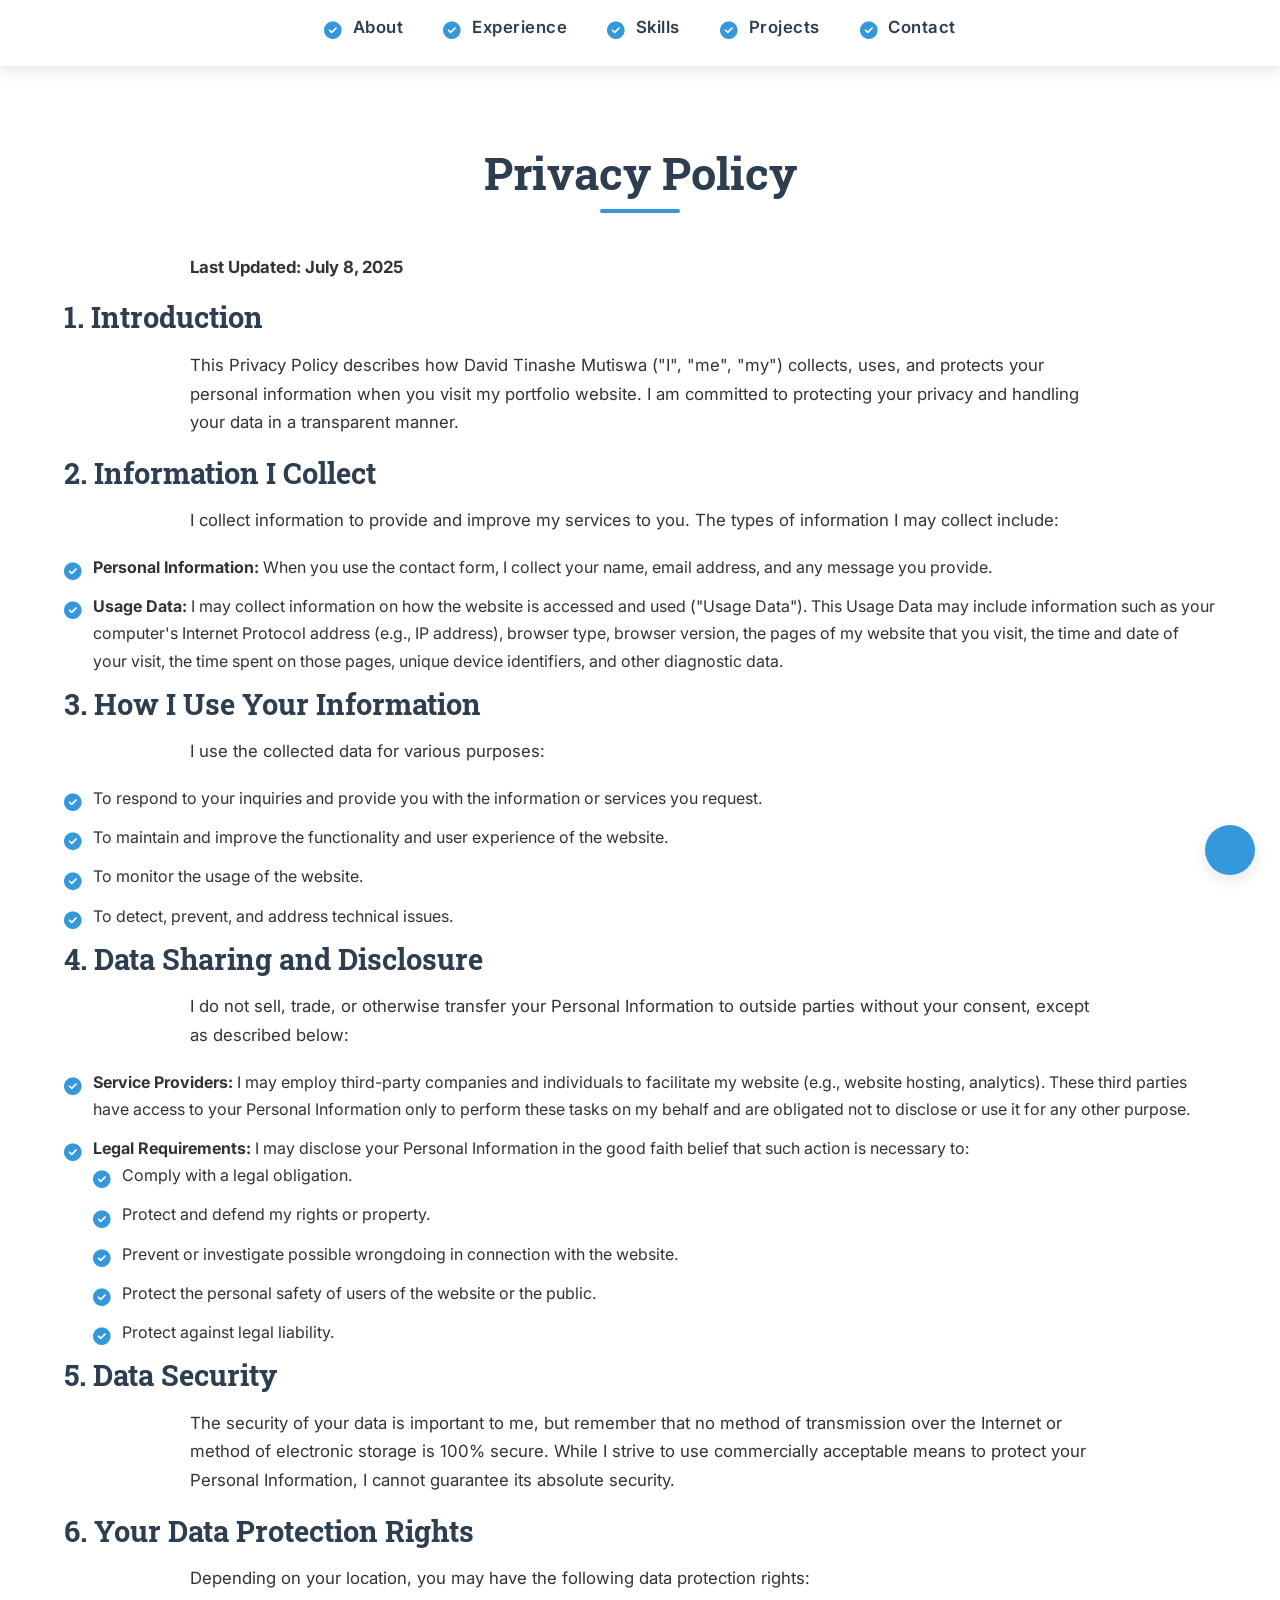
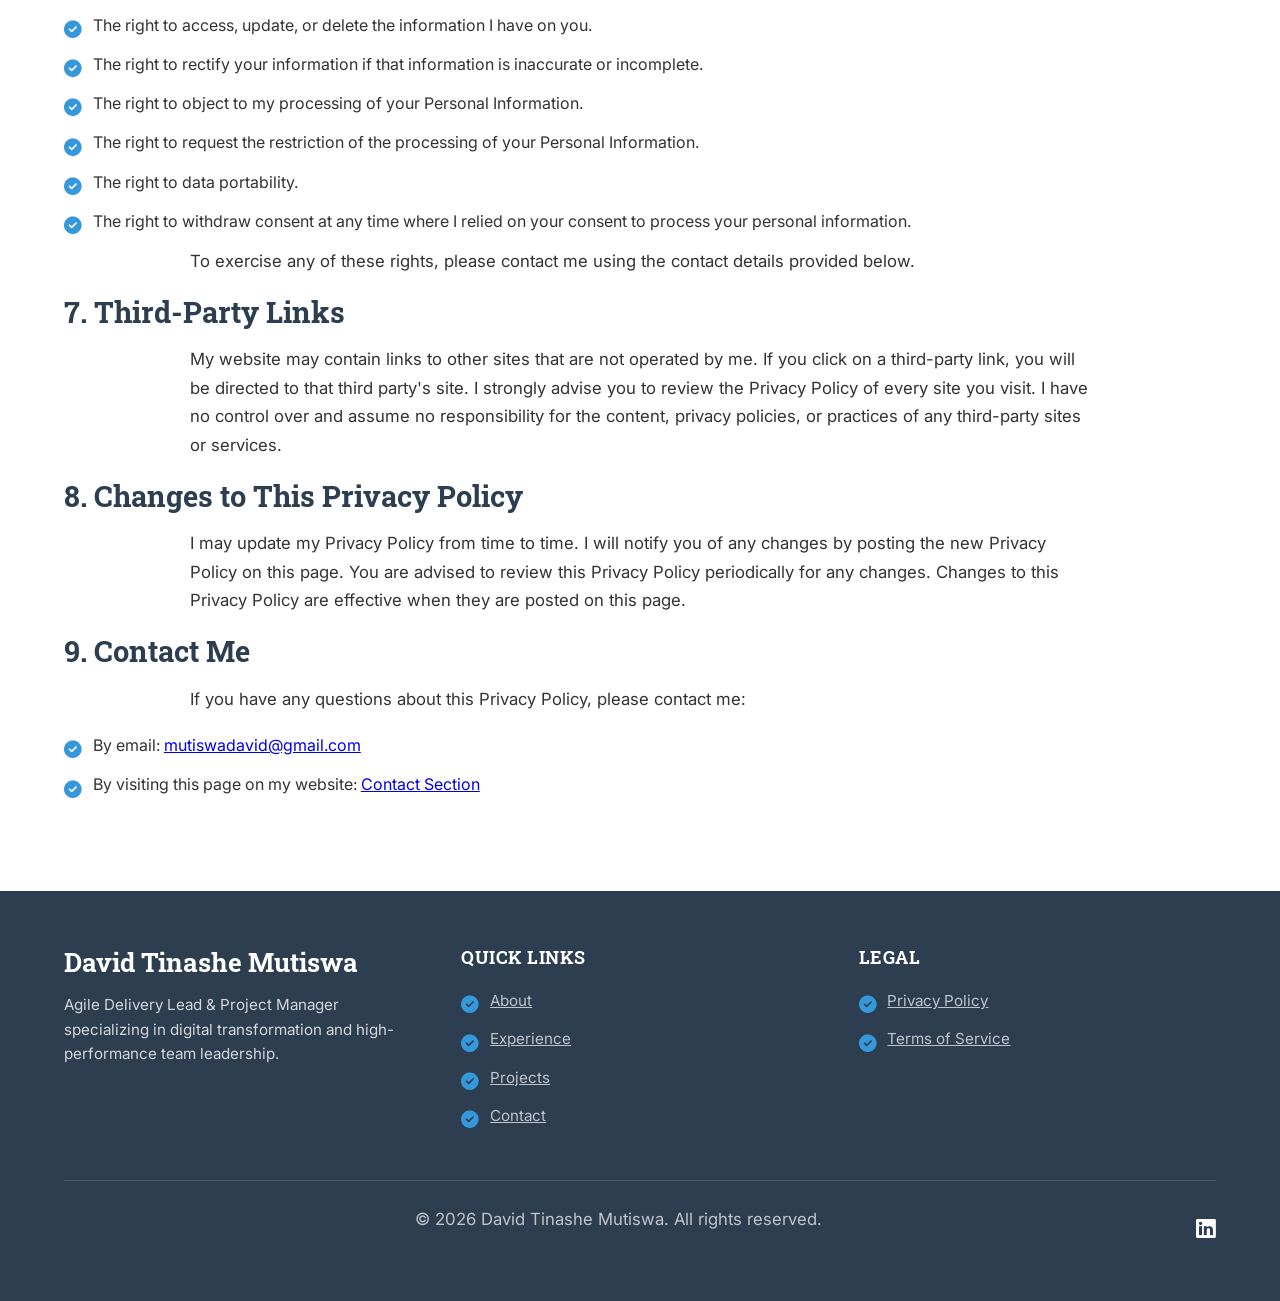
==== privacy.html @ a9434dd5 "Add files via upload" ====
<!DOCTYPE html>
<html lang="en">
<head>
    <meta charset="UTF-8">
    <meta name="viewport" content="width=device-width, initial-scale=1.0">
    <meta name="description" content="Privacy Policy for David Tinashe Mutiswa's portfolio website. Learn how your data is collected, used, and protected.">
    <title>Privacy Policy - David Tinashe Mutiswa</title>

    <!-- Font Awesome -->
    <link rel="stylesheet" href="https://cdnjs.cloudflare.com/ajax/libs/font-awesome/6.5.2/css/all.min.css" crossorigin="anonymous" referrerpolicy="no-referrer" />

    <!-- Google Fonts -->
    <link rel="preconnect" href="https://fonts.googleapis.com">
    <link rel="preconnect" href="https://fonts.gstatic.com" crossorigin>
    <link href="https://fonts.googleapis.com/css2?family=Inter:wght@300;400;600;700&family=Roboto+Slab:wght@400;700&display=swap" rel="stylesheet">

    <!-- Custom CSS -->
    <link rel="stylesheet" href="style.css">
</head>
<body>
    <!-- Navigation Bar (consistent with your main site) -->
    <nav class="navbar" aria-label="Main navigation">
        <div class="container">
            <ul class="nav-links">
                <li><a href="index.html#about">About</a></li>
                <li><a href="index.html#experience">Experience</a></li>
                <li><a href="index.html#skills">Skills</a></li>
                <li><a href="index.html#projects">Projects</a></li>
                <li><a href="index.html#contact">Contact</a></li>
            </ul>
            <!-- Menu toggle for mobile, if needed on these pages -->
            <button class="menu-toggle" aria-label="Toggle navigation menu" aria-expanded="false">
                <i class="fas fa-bars" aria-hidden="true"></i>
            </button>
        </div>
    </nav>

    <main id="main" role="main">
        <section class="section-padding">
            <div class="container">
                <h2>Privacy Policy</h2>
                <p><strong>Last Updated: July 8, 2025</strong></p>

                <h3>1. Introduction</h3>
                <p>This Privacy Policy describes how David Tinashe Mutiswa ("I", "me", "my") collects, uses, and protects your personal information when you visit my portfolio website. I am committed to protecting your privacy and handling your data in a transparent manner.</p>

                <h3>2. Information I Collect</h3>
                <p>I collect information to provide and improve my services to you. The types of information I may collect include:</p>
                <ul>
                    <li><strong>Personal Information:</strong> When you use the contact form, I collect your name, email address, and any message you provide.</li>
                    <li><strong>Usage Data:</strong> I may collect information on how the website is accessed and used ("Usage Data"). This Usage Data may include information such as your computer's Internet Protocol address (e.g., IP address), browser type, browser version, the pages of my website that you visit, the time and date of your visit, the time spent on those pages, unique device identifiers, and other diagnostic data.</li>
                </ul>

                <h3>3. How I Use Your Information</h3>
                <p>I use the collected data for various purposes:</p>
                <ul>
                    <li>To respond to your inquiries and provide you with the information or services you request.</li>
                    <li>To maintain and improve the functionality and user experience of the website.</li>
                    <li>To monitor the usage of the website.</li>
                    <li>To detect, prevent, and address technical issues.</li>
                </ul>

                <h3>4. Data Sharing and Disclosure</h3>
                <p>I do not sell, trade, or otherwise transfer your Personal Information to outside parties without your consent, except as described below:</p>
                <ul>
                    <li><strong>Service Providers:</strong> I may employ third-party companies and individuals to facilitate my website (e.g., website hosting, analytics). These third parties have access to your Personal Information only to perform these tasks on my behalf and are obligated not to disclose or use it for any other purpose.</li>
                    <li><strong>Legal Requirements:</strong> I may disclose your Personal Information in the good faith belief that such action is necessary to:
                        <ul>
                            <li>Comply with a legal obligation.</li>
                            <li>Protect and defend my rights or property.</li>
                            <li>Prevent or investigate possible wrongdoing in connection with the website.</li>
                            <li>Protect the personal safety of users of the website or the public.</li>
                            <li>Protect against legal liability.</li>
                        </ul>
                    </li>
                </ul>

                <h3>5. Data Security</h3>
                <p>The security of your data is important to me, but remember that no method of transmission over the Internet or method of electronic storage is 100% secure. While I strive to use commercially acceptable means to protect your Personal Information, I cannot guarantee its absolute security.</p>

                <h3>6. Your Data Protection Rights</h3>
                <p>Depending on your location, you may have the following data protection rights:</p>
                <ul>
                    <li>The right to access, update, or delete the information I have on you.</li>
                    <li>The right to rectify your information if that information is inaccurate or incomplete.</li>
                    <li>The right to object to my processing of your Personal Information.</li>
                    <li>The right to request the restriction of the processing of your Personal Information.</li>
                    <li>The right to data portability.</li>
                    <li>The right to withdraw consent at any time where I relied on your consent to process your personal information.</li>
                </ul>
                <p>To exercise any of these rights, please contact me using the contact details provided below.</p>

                <h3>7. Third-Party Links</h3>
                <p>My website may contain links to other sites that are not operated by me. If you click on a third-party link, you will be directed to that third party's site. I strongly advise you to review the Privacy Policy of every site you visit. I have no control over and assume no responsibility for the content, privacy policies, or practices of any third-party sites or services.</p>

                <h3>8. Changes to This Privacy Policy</h3>
                <p>I may update my Privacy Policy from time to time. I will notify you of any changes by posting the new Privacy Policy on this page. You are advised to review this Privacy Policy periodically for any changes. Changes to this Privacy Policy are effective when they are posted on this page.</p>

                <h3>9. Contact Me</h3>
                <p>If you have any questions about this Privacy Policy, please contact me:</p>
                <ul>
                    <li>By email: <a href="mailto:mutiswadavid@gmail.com">mutiswadavid@gmail.com</a></li>
                    <li>By visiting this page on my website: <a href="index.html#contact">Contact Section</a></li>
                </ul>
            </div>
        </section>
    </main>

    <!-- Footer (consistent with your main site) -->
    <footer role="contentinfo">
        <div class="container">
            <div class="footer-content">
                <div class="footer-about">
                    <h3>David Tinashe Mutiswa</h3>
                    <p>Agile Delivery Lead & Project Manager specializing in digital transformation and high-performance team leadership.</p>
                </div>

                <div class="footer-links">
                    <h4>Quick Links</h4>
                    <ul>
                        <li><a href="index.html#about">About</a></li>
                        <li><a href="index.html#experience">Experience</a></li>
                        <li><a href="index.html#projects">Projects</a></li>
                        <li><a href="index.html#contact">Contact</a></li>
                    </ul>
                </div>

                <div class="footer-legal">
                    <h4>Legal</h4>
                    <ul>
                        <li><a href="privacy.html">Privacy Policy</a></li>
                        <li><a href="terms.html">Terms of Service</a></li>
                    </ul>
                </div>
            </div>

            <div class="footer-bottom">
                <p>&copy; <span id="current-year">2025</span> David Tinashe Mutiswa. All rights reserved.</p>
                <div class="social-links">
                    <a href="https://www.linkedin.com/in/david-tinashe-mutiswa" aria-label="LinkedIn Profile" target="_blank" rel="noopener noreferrer">
                        <i class="fab fa-linkedin" aria-hidden="true"></i>
                    </a>
                </div>
                <a href="#top" class="back-to-top" aria-label="Back to top"
                    <i class="fas fa-arrow-up" aria-hidden="true"></i>
                </a>
            </div>
        </div>
    </footer>

    <!-- Script for copyright year and mobile menu toggle (if applicable) -->
    <script src="script.js" defer></script>
    <script>
        // Update copyright year automatically
        document.getElementById('current-year').textContent = new Date().getFullYear();
    </script>
</body>
</html>
---- style.css ----
/* ==========================================================================
   Base Styles & Resets
   ========================================================================== */
:root {
    /* Project Management Theme Colors */
    --primary-color: #3498db; /* Professional Blue - for links, buttons, highlights */
    --primary-dark: #2980b9;  /* Darker Blue - for hover states */
    --secondary-color: #2c3e50; /* Deep Blue - for headers, navbar, strong accents */
    --secondary-light: #34495e; /* Slightly lighter deep blue */
    --accent-color: #e74c3c; /* A contrasting accent, e.g., for required fields */
    --light-color: #ecf0f1; /* Light Grey - for alternating section backgrounds */
    --dark-color: #2c3e50; /* Consistent with secondary-color */
    --text-color: #333; /* Darker text for readability */
    --text-light: #7f8c8d; /* Medium Grey - for subtle text like dates/overviews */
    --bg-light: #f9f9f9; /* Very light background for sections */
    --border-color: #ddd; /* Light border for subtle separation */
    --success-color: #27ae60;
    --warning-color: #f39c12;

    /* Typography */
    --font-main: 'Inter', sans-serif;
    --font-heading: 'Roboto Slab', serif;

    /* Transitions */
    --transition: all 0.4s ease-in-out; /* Smoother, more elegant transitions */

    /* Shadows */
    --shadow-sm: 0 2px 8px rgba(0, 0, 0, 0.08);
    --shadow-md: 0 5px 15px rgba(0, 0, 0, 0.1);
    --shadow-lg: 0 10px 25px rgba(0, 0, 0, 0.15);

    /* Sizing & Radius */
    --max-width: 1200px;
    --border-radius: 8px; /* Slightly more rounded corners */
}

* {
    margin: 0;
    padding: 0;
    box-sizing: border-box;
}

html {
    scroll-behavior: smooth;
}

body {
    font-family: var(--font-main);
    line-height: 1.7; /* Increased line-height for better readability */
    color: var(--text-color);
    background-color: #fff;
    overflow-x: hidden; /* Prevent horizontal scroll */
    -webkit-font-smoothing: antialiased; /* Smoother font rendering */
    -moz-osx-font-smoothing: grayscale;
}

/* ==========================================================================
   Typography
   ========================================================================== */
h1, h2, h3, h4, h5, h6 {
    font-family: var(--font-heading);
    font-weight: 700;
    line-height: 1.2;
    margin-bottom: 1.2rem; /* Increased margin */
    color: var(--secondary-color);
    text-align: center; /* Default to center for consistency, overridden where needed */
}

h1 {
    font-size: 4.8rem; /* Significantly larger for impact */
    letter-spacing: -0.03em; /* Tighter for impact */
    text-shadow: 3px 3px 6px rgba(0, 0, 0, 0.4); /* More pronounced shadow */
    margin-bottom: 1.8rem; /* More space below name */
    color:white;
}

h2 {
    font-size: 2.8rem; /* Prominent section titles */
    margin-bottom: 2.5rem; /* More space below heading */
    position: relative;
    padding-bottom: 0.8rem; /* Space for underline */
    text-align: center; /* Explicitly center all main headings */
}

h2::after {
    content: '';
    position: absolute;
    bottom: 0;
    left: 50%; /* Center the underline */
    transform: translateX(-50%); /* Adjust for perfect centering */
    width: 80px; /* Wider underline */
    height: 4px; /* Thicker underline */
    background-color: var(--primary-color);
    border-radius: 2px;
}

h3 {
    font-size: 1.8rem; /* Sub-section headings */
    margin-bottom: 1rem;
    text-align: left; /* Default to left for content sections */
}

h4 {
    font-size: 1.3rem; /* Smaller headings within cards */
    margin-bottom: 0.8rem;
    text-align: left;
}

p {
    margin-bottom: 1.2rem; /* More spacing for paragraphs */
    font-size: 1.05rem;
    max-width: 900px; /* Constrain text width for readability */
    margin-left: auto; /* Center paragraphs within their container */
    margin-right: auto; /* Center paragraphs within their container */
    text-align: left; /* Default to left for body text */
}

/* List Styling (General) */
ul {
    list-style: none; /* Remove default list style */
    padding-left: 0;
}

ul li {
    margin-bottom: 0.75rem;
    position: relative;
    padding-left: 1.8rem; /* Space for custom icon */
    text-align: left; /* Ensure list items are left-aligned */
    text-decoration:none;
}

ul li::before {
    content: '\f058'; /* Font Awesome check-circle icon */
    font-family: 'Font Awesome 6 Free';
    font-weight: 900; /* Solid icon style */
    color: var(--primary-color);
    position: absolute;
    left: 0;
    top: 0.2rem; /* Adjust vertical alignment */
    font-size: 1.1rem;
    text-decoration:none;
}

/* ==========================================================================
   Layout & Components
   ========================================================================== */
.container {
    width: 100%;
    max-width: var(--max-width);
    margin: 0 auto;
    padding: 0 1.5rem;
}

.section-padding {
    padding: 5rem 0; /* More generous padding for sections */
    opacity: 0; /* Hidden by default for fade-in animation */
    transform: translateY(20px); /* Start slightly below for animation */
    transition: opacity 0.8s ease-out, transform 0.8s ease-out; /* Animation properties */
}

.section-padding.fade-in {
    opacity: 1;
    transform: translateY(0);
}

.bg-light {
    background-color: var(--bg-light);
}

/* Skip Link */
.skip-link {
    position: absolute;
    top: -40px;
    left: 0;
    background: var(--secondary-color);
    color: white;
    padding: 0.5rem 1rem;
    z-index: 10000; /* Ensure it's on top */
    transition: top 0.3s ease-out;
    border-radius: 0 0 var(--border-radius) var(--border-radius);
}

.skip-link:focus {
    top: 0;
}

/* Buttons */
.btn {
    display: inline-flex; /* Use flex for icon alignment */
    align-items: center;
    justify-content: center;
    gap: 0.75rem; /* Space between text and icon */
    padding: 0.9rem 2rem; /* Larger buttons for better clickability */
    border-radius: var(--border-radius);
    font-weight: 600;
    font-size: 1.05rem;
    text-align: center;
    cursor: pointer;
    transition: var(--transition);
    border: none;
    box-shadow: var(--shadow-sm);
}

.btn-primary {
    background-color: var(--primary-color);
    color: white;
}

.btn-primary:hover {
    background-color: var(--primary-dark);
    transform: translateY(-3px); /* More pronounced lift */
    box-shadow: var(--shadow-md);
}

.btn-secondary {
    background-color: var(--secondary-color);
    color: white;
}

.btn-secondary:hover {
    background-color: var(--secondary-light);
    transform: translateY(-3px);
    box-shadow: var(--shadow-md);
}

.btn-expand {
    background: none;
    border: none;
    color: var(--primary-color);
    font-weight: 600;
    display: flex;
    align-items: center;
    gap: 0.5rem;
    margin-top: 1.5rem; /* More space */
    cursor: pointer;
    font-size: 1rem;
    padding: 0.5rem 0; /* Make it a larger clickable area */
    transition: var(--transition);
}

.btn-expand:hover {
    color: var(--primary-dark);
    text-decoration: underline;
}

.btn-expand i {
    transition: transform 0.3s ease;
}

.btn-expand[aria-expanded="true"] i {
    transform: rotate(180deg);
}

.hide-text {
    display: none;
}

.btn-expand[aria-expanded="true"] .hide-text {
    display: inline;
}

.btn-expand[aria-expanded="true"] .show-text {
    display: none;
}

/* ==========================================================================
   Header & Navigation
   ========================================================================== */
.hero-section {
    background: linear-gradient(135deg, var(--secondary-color) 0%, #4A6C8C 100%);
    color: white;
    padding: 6rem 1.5rem 4rem; /* Adjusted padding */
    text-align: center;
    min-height: 85vh; /* Ensure it takes up most of the viewport */
    display: flex;
    flex-direction: column;
    justify-content: center;
    align-items: center;
}

.profile-picture {
    width: 180px; /* Larger picture */
    height: 180px;
    border-radius: 50%;
    border: 6px solid white; /* Thicker border */
    margin-bottom: 2.5rem; /* More space below */
    box-shadow: 0 0 0 10px rgba(255, 255, 255, 0.25); /* Enhanced glow */
    object-fit: cover; /* Ensure image covers the area */
    transition: transform 0.4s ease, box-shadow 0.4s ease;
}

.profile-picture:hover {
    transform: scale(1.08) rotate(2deg); /* Subtle rotate on hover */
    box-shadow: 0 0 0 12px rgba(255, 255, 255, 0.35);
}

.professional-summary {
    font-size: 1.4rem;
    margin-bottom: 1.5rem;
    max-width: 900px;
    opacity: 0.95;
    font-weight: 300;
    text-align: center; /* Ensure summary is centered */
}

.objective {
    font-size: 1.15rem;
    max-width: 1000px;
    margin: 0 auto 3rem; /* More space before buttons */
    opacity: 0.85;
    font-weight: 300;
    text-align: center; /* Ensure objective is centered */
}

.hero-actions {
    display: flex;
    gap: 1.5rem; /* More space between buttons */
    justify-content: center;
    align-items: center; /* Vertically align items if they have different heights */
    margin-top: 1.5rem;
    flex-wrap: wrap; /* Allow buttons to wrap on smaller screens */
}

.navbar {
    background-color: white;
    box-shadow: var(--shadow-md);
    position: sticky;
    top: 0;
    z-index: 1000;
    padding: 0.8rem 0; /* Slightly more vertical padding */
}

.navbar .container {
    display: flex;
    justify-content: center; /* Center nav links on larger screens */
    align-items: center;
}

.nav-links {
    display: flex;
    list-style: none;
    gap: 2.5rem; /* Increased gap for decluttered look */
    text-decoration:none;
}

.nav-links a {
    color: var(--secondary-color);
    font-weight: 600;
    padding: 1rem 0; /* More padding for larger clickable area */
    position: relative;
    font-size: 1.05rem;
    letter-spacing: 0.5px;
    transition: var(--transition);
    text-decoration:none;
}

.nav-links a:hover,
.nav-links a.active-section { /* Added active-section class for current page highlighting */
    color: var(--primary-color);
}

.nav-links a.active-section::after { /* Underline for active section */
    content: '';
    position: absolute;
    bottom: 0;
    left: 0;
    width: 100%;
    height: 3px;
    background-color: var(--primary-color);
    border-radius: 1.5px;
}

.nav-links a:hover::after { /* Underline for hover, if not active */
    content: '';
    position: absolute;
    bottom: 0;
    left: 0;
    width: 100%;
    height: 3px;
    background-color: var(--primary-color);
    border-radius: 1.5px;
    opacity: 0; /* Hidden by default */
    transform: scaleX(0); /* Start scaled down */
    transform-origin: left;
    transition: transform 0.3s ease-out, opacity 0.3s ease-out;
}

.nav-links a:hover:not(.active-section)::after {
    opacity: 1;
    transform: scaleX(1);
}


.menu-toggle {
    display: none; /* Hidden by default on larger screens */
    background: none;
    border: none;
    font-size: 1.8rem; /* Larger icon for touch targets */
    color: var(--secondary-color);
    cursor: pointer;
    padding: 0.5rem; /* Increased padding for touch target */
    transition: transform 0.3s ease;
}

.menu-toggle:hover {
    transform: scale(1.1);
}

/* ==========================================================================
   Main Content Sections
   ========================================================================== */
/* About Section */
.about-content {
    display: grid;
    grid-template-columns: 2fr 1fr; /* Text wider than certifications */
    gap: 3rem; /* More space between columns */
    margin-top: 2rem;
    align-items: start; /* Align content to the top */
}

.about-text p {
    font-size: 1.1rem;
    line-height: 1.8;
    text-align: left; /* Explicitly left align about text */
}

.about-certifications {
    background-color: var(--light-color); /* Lighter background for distinction */
    padding: 2rem; /* More padding */
    border-radius: var(--border-radius);
    box-shadow: var(--shadow-sm);
    align-self: start; /* Align to the top of the grid cell */
}

.about-certifications h3 {
    margin-bottom: 1.5rem;
    color: var(--secondary-color);
    font-size: 1.6rem;
    text-align: center;
}

.about-certifications ul {
    list-style: none;
    padding-left: 0;
}

.about-certifications li {
    margin-bottom: 1rem;
    display: flex;
    align-items: flex-start;
    gap: 0.8rem; /* More space for icon */
    font-size: 1.05rem;
    line-height: 1.5;
    text-align: left; /* Ensure list items are left-aligned */
}

.about-certifications i {
    color: var(--primary-color);
    margin-top: 0.15rem; /* Fine-tune alignment */
    font-size: 1.2em;
}

/* Experience Section */
.experience-entry {
    margin-bottom: 3rem; /* More space between entries */
    padding-bottom: 2rem;
    border-bottom: 1px solid var(--border-color);
    transition: background-color 0.3s ease; /* Smooth transition for hover */
}

.experience-entry:last-child {
    border-bottom: none;
}

.experience-entry header {
    margin-bottom: 1.2rem;
}

.experience-entry h3 {
    font-size: 1.6rem;
    color: var(--primary-color); /* Highlight job titles */
    margin-bottom: 0.5rem;
    text-align: left; /* Job title left aligned */
}

.experience-meta {
    display: flex;
    justify-content: space-between;
    align-items: center;
    margin-bottom: 1rem;
    color: var(--text-light);
    font-size: 0.95rem;
    text-align: left; /* Ensure meta text is left-aligned */
}

.company {
    font-weight: 600;
    color: var(--secondary-color);
    font-size: 1.05rem;
}

.dates {
    font-style: italic;
}

.experience-entry ul {
    list-style: disc; /* Use disc for responsibilities */
    padding-left: 25px; /* Indent for readability */
}

.experience-entry ul li {
    margin-bottom: 0.6rem;
    font-size: 1rem;
    line-height: 1.5;
    padding-left: 0; /* Remove custom bullet space */
    text-align: left; /* Ensure list items are left-aligned */
}

.experience-entry ul li::before {
    content: none; /* Remove custom bullet */
}


.expanded-details {
    margin-top: 1.5rem;
    padding: 1.5rem;
    background-color: rgba(52, 152, 219, 0.08); /* Light blue background */
    border-radius: var(--border-radius);
    border-left: 5px solid var(--primary-color); /* Accent border */
    overflow: hidden; /* For smooth height transition */
    max-height: 0; /* Controlled by JS for animation */
    opacity: 0; /* Controlled by JS for animation */
    transition: max-height 0.5s ease-in-out, opacity 0.5s ease-in-out, padding 0.5s ease-in-out;
}

/* Skills Section */
.skills-grid {
    display: grid;
    grid-template-columns: repeat(auto-fit, minmax(350px, 1fr)); /* Larger min-width for columns */
    gap: 3rem; /* More space between skill categories */
    margin-top: 2rem;
}

.skills-category {
    background-color: white;
    padding: 2rem; /* More padding */
    border-radius: var(--border-radius);
    box-shadow: var(--shadow-md);
    transition: transform 0.3s ease, box-shadow 0.3s ease;
}

.skills-category:hover {
    transform: translateY(-5px);
    box-shadow: var(--shadow-lg);
}

.skills-category h3 {
    display: flex;
    align-items: center;
    justify-content: center; /* Center heading with icon */
    gap: 0.8rem;
    margin-bottom: 2rem; /* More space below heading */
    font-size: 1.8rem;
    text-align: center;
}

.skills-category i {
    color: var(--primary-color);
    font-size: 1.5rem;
}

.skills-list {
    list-style: none;
    padding-left: 0;
}

.skills-list li {
    margin-bottom: 1.2rem; /* More space between skills */
    padding-left: 0; /* Remove default padding */
    text-align: left; /* Ensure skill list items are left-aligned */
}

.skills-list li::before {
    content: none; /* Remove default bullet */
}

.skill-name {
    display: block;
    margin-bottom: 0.4rem; /* Space between name and bar */
    font-weight: 500;
    font-size: 1.05rem;
    color: var(--secondary-color);
}

.skill-level {
    height: 10px; /* Thicker bar */
    background-color: var(--border-color);
    border-radius: 5px; /* More rounded */
    overflow: hidden;
    position: relative;
}

.skill-level-bar {
    height: 100%;
    background-color: var(--primary-color);
    border-radius: 5px;
    transition: width 1s ease-out; /* Animate bar fill */
    width: 0; /* Start at 0 for animation, JS will set actual width */
}

/* Projects Section */
.project-filters {
    display: flex;
    gap: 0.75rem; /* More space between filter buttons */
    margin-bottom: 3rem; /* More space below filters */
    flex-wrap: wrap;
    justify-content: center; /* Center filters */
}

.filter-btn {
    padding: 0.6rem 1.2rem; /* Larger buttons */
    background-color: var(--light-color);
    border: 1px solid var(--border-color); /* Subtle border */
    border-radius: 25px; /* More rounded */
    cursor: pointer;
    transition: var(--transition);
    font-size: 0.95rem;
    font-weight: 500;
    color: var(--text-color);
}

.filter-btn:hover {
    background-color: #e0e0e0;
    transform: translateY(-2px);
}

.filter-btn.active {
    background-color: var(--primary-color);
    color: white;
    border-color: var(--primary-color);
    box-shadow: var(--shadow-sm);
    transform: translateY(-2px);
}

.projects-grid {
    display: grid;
    grid-template-columns: repeat(auto-fill, minmax(320px, 1fr)); /* Adjusted min-width */
    gap: 2.5rem; /* More space between project cards */
}

.project-card {
    background-color: white;
    border-radius: var(--border-radius);
    overflow: hidden;
    box-shadow: var(--shadow-md); /* More prominent shadow */
    transition: var(--transition);
    height: 100%;
    display: flex;
    flex-direction: column;
    border: 1px solid var(--border-color); /* Subtle border */
}

.project-card:hover {
    transform: translateY(-8px); /* More pronounced lift */
    box-shadow: var(--shadow-lg);
}

/* Project filtering animation */
.project-entry.is-hidden {
    opacity: 0;
    transform: scale(0.9); /* Shrink slightly */
    height: 0 !important; /* Collapse height */
    margin-bottom: 0 !important; /* Remove margin */
    padding-top: 0 !important; /* Remove padding */
    padding-bottom: 0 !important; /* Remove padding */
    overflow: hidden; /* Hide content */
    transition: opacity 0.4s ease-out, transform 0.4s ease-out, height 0.4s ease-out, margin 0.4s ease-out, padding 0.4s ease-out;
}

.project-entry {
    transition: opacity 0.4s ease-out, transform 0.4s ease-out, height 0.4s ease-out, margin 0.4s ease-out, padding 0.4s ease-out;
}


.project-header {
    padding: 1.8rem; /* More padding */
    border-bottom: 1px solid var(--border-color); /* Separator */
}

.project-header h3 {
    font-size: 1.5rem;
    color: var(--secondary-color);
    margin-bottom: 0.5rem;
    text-align: left; /* Left align project title */
}

.project-meta {
    display: flex;
    justify-content: space-between;
    align-items: center;
    color: var(--text-light);
    font-size: 0.9rem;
    margin-top: 0.8rem;
    text-align: left; /* Left align project meta */
}

.project-meta span {
    display: flex;
    align-items: center;
    gap: 0.4rem;
}

.project-meta i {
    color: var(--primary-color);
}

.project-overview {
    padding: 1.5rem 1.8rem; /* Consistent padding */
    flex-grow: 1; /* Allows it to take up available space */
    font-size: 1rem;
    line-height: 1.6;
    text-align: left; /* Left align project overview */
}

.project-technologies {
    padding: 0 1.8rem 1.5rem; /* Consistent padding */
    display: flex;
    gap: 0.6rem;
    flex-wrap: wrap;
    border-top: 1px solid var(--border-color); /* Separator */
    padding-top: 1.5rem;
    margin-top: auto; /* Push to bottom */
    text-align: left; /* Left align tech tags */
}

.tech-tag {
    background-color: var(--primary-color); /* Primary color for tech tags */
    color: white;
    padding: 0.3rem 0.8rem;
    border-radius: 20px;
    font-size: 0.85rem;
    font-weight: 500;
    transition: var(--transition);
}

.tech-tag:hover {
    background-color: var(--primary-dark);
    transform: translateY(-1px);
}

.project-details {
    border-top: none; /* Remove top border, handled by summary */
}

.project-details summary {
    padding: 1rem 1.8rem; /* Consistent padding */
    cursor: pointer;
    display: flex;
    justify-content: space-between;
    align-items: center;
    font-weight: 600;
    color: var(--primary-color);
    transition: var(--transition);
    border-top: 1px solid var(--border-color); /* Add border to summary itself */
    text-align: left; /* Left align summary text */
}

.project-details summary:hover {
    background-color: var(--bg-light);
}

.project-details summary i {
    transition: transform 0.3s ease;
}

.project-details[open] summary i {
    transform: rotate(180deg);
}

.details-content {
    padding: 0 1.8rem 1.8rem; /* Consistent padding */
    text-align: left; /* Left align details content */
}

.details-content h4 {
    margin-top: 1.5rem;
    font-size: 1.2rem;
    color: var(--secondary-color);
    text-align: left; /* Left align details h4 */
}

.details-content ul {
    list-style: disc; /* Use disc for details lists */
    padding-left: 25px;
    margin-top: 0.8rem;
}

.details-content ul li {
    margin-bottom: 0.5rem;
    font-size: 0.95rem;
    line-height: 1.5;
    padding-left: 0; /* Remove custom bullet space */
    text-align: left; /* Left align details list items */
}

.details-content ul li::before {
    content: none; /* Remove custom bullet */
}

/* Contact Section */
.contact-intro {
    text-align: center;
    max-width: 700px;
    margin: 0 auto 3rem;
}

.contact-grid {
    display: grid;
    grid-template-columns: 1fr 2fr; /* Info column narrower than form */
    gap: 3.5rem; /* More space between columns */
    margin-top: 2rem;
    align-items: start;
}

.contact-info {
    background-color: white;
    padding: 2rem; /* More padding */
    border-radius: var(--border-radius);
    box-shadow: var(--shadow-md);
    align-self: start;
    border-left: 5px solid var(--primary-color); /* Accent border */
}

.contact-info h3 {
    margin-bottom: 1.5rem;
    text-align: center;
}

.contact-list {
    list-style: none;
    margin-top: 1rem;
}

.contact-list li {
    margin-bottom: 1.2rem; /* More space */
    display: flex;
    align-items: center;
    gap: 1rem;
    font-size: 1.05rem;
    text-align: left; /* Ensure list items are left-aligned */
}

.contact-list i {
    width: 25px; /* Fixed width for icon alignment */
    color: var(--primary-color);
    text-align: center;
    font-size: 1.2rem;
}

.contact-list a {
    color: var(--text-color);
}

.contact-list a:hover {
    color: var(--primary-color);
}

.contact-list address {
    font-style: normal; /* Reset default address italic */
    display: inline;
}

.contact-form-wrapper {
    background-color: white;
    padding: 2.5rem; /* More padding */
    border-radius: var(--border-radius);
    box-shadow: var(--shadow-md);
    border-right: 5px solid var(--secondary-color); /* Secondary accent border */
}

.contact-form-wrapper h3 {
    margin-bottom: 2rem;
    text-align: center;
}

.form-group {
    margin-bottom: 1.8rem; /* More space */
}

.form-group label {
    display: block;
    margin-bottom: 0.6rem;
    font-weight: 600;
    color: var(--secondary-color);
    font-size: 1rem;
    text-align: left; /* Left align form labels */
}

.required {
    color: var(--accent-color);
    font-weight: normal; /* Don't bold the asterisk */
    margin-left: 0.2rem;
}

.form-group input,
.form-group textarea {
    width: 100%;
    padding: 0.9rem; /* Larger input fields */
    border: 1px solid var(--border-color);
    border-radius: var(--border-radius);
    font-family: var(--font-main);
    font-size: 1rem;
    transition: var(--transition);
}

.form-group input:focus,
.form-group textarea:focus {
    outline: none;
    border-color: var(--primary-color);
    box-shadow: 0 0 0 4px rgba(52, 152, 219, 0.25); /* More prominent focus ring */
}

.form-group textarea {
    min-height: 180px; /* Taller textarea */
    resize: vertical;
}

.form-actions {
    display: flex;
    justify-content: center; /* Center the submit button */
    margin-top: 2rem;
}

/* Form Validation Feedback */
.error-message {
    color: var(--accent-color); /* Red for errors */
    font-size: 0.875rem;
    margin-top: 0.25rem;
    text-align: left;
}

.input-error {
    border-color: var(--accent-color) !important; /* Red border for erroneous input */
}

.form-message {
    padding: 1rem;
    margin-bottom: 1.5rem;
    border-radius: var(--border-radius);
    text-align: center;
    font-weight: 500;
    opacity: 0; /* Hidden by default */
    transform: translateY(-10px); /* Start slightly above */
    animation: fadeInSlideDown 0.5s forwards;
}

.form-message.success {
    background-color: rgba(39, 174, 96, 0.1);
    color: var(--success-color);
    border: 1px solid var(--success-color);
}

.form-message.error {
    background-color: rgba(231, 76, 60, 0.1);
    color: var(--accent-color);
    border: 1px solid var(--accent-color);
}

@keyframes fadeInSlideDown {
    from {
        opacity: 0;
        transform: translateY(-10px);
    }
    to {
        opacity: 1;
        transform: translateY(0);
    }
}


/* ==========================================================================
   Footer
   ========================================================================== */
footer {
    background-color: var(--secondary-color);
    color: white;
    padding: 3.5rem 0 1.5rem; /* Adjusted padding */
}

.footer-content {
    display: grid;
    grid-template-columns: repeat(auto-fit, minmax(220px, 1fr)); /* Adjusted min-width for columns */
    gap: 2.5rem; /* More space */
    margin-bottom: 2.5rem;
}

.footer-about h3 {
    color: white;
    margin-bottom: 1rem;
    font-size: 1.6rem;
    text-align: left; /* Left align footer about heading */
}

.footer-about p {
    font-size: 0.95rem;
    line-height: 1.6;
    opacity: 0.8;
    text-align: left; /* Left align footer about text */
}

.footer-links h4,
.footer-legal h4 {
    color: white;
    margin-bottom: 1.2rem;
    font-size: 1.1rem;
    text-transform: uppercase;
    letter-spacing: 0.5px;
    text-align: left; /* Left align footer link headings */
    text-decoration:none;
}

.footer-links ul,
.footer-legal ul {
    list-style: none;
    padding-left: 0;
    text-decoration:none;
}

.footer-links li,
.footer-legal li {
    margin-bottom: 0.7rem;
    text-align: left; /* Left align footer list items */
}

.footer-links a,
.footer-legal a {
    color: rgba(255, 255, 255, 0.7);
    font-size: 0.95rem;
}

.footer-links a:hover,
.footer-legal a:hover {
    color: white;
    text-decoration: underline;
}

.footer-bottom {
    padding: 1.5rem 0;
    border-top: 1px solid rgba(255, 255, 255, 0.15); /* Slightly stronger border */
    display: flex;
    justify-content: space-between;
    align-items: center;
    flex-wrap: wrap;
    gap: 1.5rem;
    font-size: 0.9rem;
    color: rgba(255, 255, 255, 0.7);
    text-align: center; /* Center align copyright */
}

.social-links {
    display: flex;
    gap: 1.2rem;
}

.social-links a {
    color: white;
    font-size: 1.4rem; /* Larger icons */
    transition: var(--transition);
}

.social-links a:hover {
    color: var(--primary-color);
    transform: translateY(-3px); /* Subtle lift */
}

.back-to-top {
    position: fixed;
    bottom: 25px;
    right: 25px;
    background-color: var(--primary-color);
    color: white;
    width: 50px;
    height: 50px;
    border-radius: 50%;
    display: flex;
    align-items: center;
    justify-content: center;
    font-size: 1.5rem;
    box-shadow: var(--shadow-md);
    transition: opacity 0.3s ease, transform 0.3s ease;
    z-index: 990;
    opacity: 0; /* Hidden by default */
    pointer-events: none; /* Prevents interaction when hidden */
    text-decoration: none; /* Remove underline */
}

.back-to-top.show {
    opacity: 1;
    pointer-events: auto; /* Enable interaction when shown */
    transform: translateY(0);
}

.back-to-top:hover {
    background-color: var(--primary-dark);
    transform: translateY(-5px);
    box-shadow: var(--shadow-lg);
}


/* ==========================================================================
   Responsive Design
   ========================================================================== */
@media (max-width: 1024px) {
    h1 {
        font-size: 3.8rem;
    }
    h2 {
        font-size: 2.5rem;
    }
    .hero-section {
        min-height: 75vh;
    }
    .nav-links {
        gap: 2rem;
    }
    .skills-grid {
        grid-template-columns: 1fr; /* Stack skills categories on smaller desktops/tablets */
    }
    .projects-grid {
        grid-template-columns: repeat(auto-fill, minmax(280px, 1fr)); /* Adjust for smaller screens */
    }
    .contact-grid {
        grid-template-columns: 1fr; /* Stack contact info and form */
    }
    .contact-info, .contact-form-wrapper {
        padding: 2rem;
    }
    .footer-content {
        grid-template-columns: 1fr;
        text-align: center;
    }
    .footer-links ul, .footer-legal ul {
        display: flex;
        flex-wrap: wrap;
        justify-content: center;
        gap: 0.8rem 1.5rem;
    }
    .footer-about h3, .footer-about p,
    .footer-links h4, .footer-links li,
    .footer-legal h4, .footer-legal li {
        text-align: center; /* Center align footer content on smaller screens */
    }
}

@media (max-width: 768px) {
    .section-padding {
        padding: 3.5rem 0;
    }
    .hero-section {
        padding: 4rem 1rem 3rem;
        min-height: 65vh;
    }
    .hero-section h1 {
        font-size: 3rem;
    }
    .profile-picture {
        width: 150px;
        height: 150px;
        border-width: 5px;
        box-shadow: 0 0 0 8px rgba(255, 255, 255, 0.2);
    }
    .professional-summary {
        font-size: 1.2rem;
    }
    .objective {
        font-size: 1rem;
        margin-bottom: 2rem;
    }
    .hero-actions {
        flex-direction: column; /* Stack buttons vertically */
        gap: 1rem;
        width: 100%; /* Ensure container takes full width */
    }
    .hero-actions .btn { /* Target buttons directly within hero-actions */
        width: 80%; /* Make buttons wider on mobile */
        max-width: 300px; /* Limit their max width */
        margin: 0 auto; /* Center individual buttons */
        padding: 0.8rem 1.5rem;
    }

    .navbar .container {
        justify-content: space-between; /* Space out nav title/logo and toggle */
        padding: 0 1rem;
    }
    .nav-links {
        position: fixed;
        top: var(--navbar-height, 60px); /* Use CSS variable for dynamic height */
        left: 0;
        width: 100%;
        background-color: white;
        flex-direction: column;
        align-items: center;
        padding: 1rem 0;
        box-shadow: var(--shadow-md);
        transform: translateY(-100%); /* Start off-screen */
        transition: transform 0.4s ease-in-out, opacity 0.4s ease-in-out;
        z-index: 999;
        opacity: 0; /* Hidden by default */
        max-height: 0; /* For smooth slide-down effect */
        overflow: hidden;
    }
    .nav-links.active {
        transform: translateY(0);
        opacity: 1;
        max-height: 300px; /* Sufficient height for menu items */
    }
    .nav-links li {
        width: 100%;
        text-align: center;
    }
    .nav-links a {
        padding: 0.75rem 1rem;
        display: block;
        color: var(--secondary-color); /* Ensure text is visible on white background */
    }
    .nav-links a:hover,
    .nav-links a.active-section {
        background-color: var(--bg-light); /* Highlight active/hovered link */
    }
    .nav-links a[aria-current="page"]::after, /* Hide underline on mobile menu */
    .nav-links a:hover::after {
        display: none;
    }
    .menu-toggle {
        display: block;
        font-size: 1.7rem;
    }

    h2 {
        font-size: 2rem;
        margin-bottom: 2rem;
    }
    h2::after {
        width: 60px;
        height: 3px;
    }
    h3 {
        font-size: 1.4rem;
        text-align: center; /* Center h3 on mobile */
    }
    h4 {
        font-size: 1.1rem;
        text-align: center; /* Center h4 on mobile */
    }
    p {
        font-size: 1rem;
        margin-bottom: 1.5rem;
        text-align: center; /* Center paragraphs on mobile */
    }
    ul li {
        font-size: 0.95rem;
        text-align: left; /* Keep list items left-aligned */
    }
    .about-content {
        grid-template-columns: 1fr;
        gap: 2rem;
    }
    .about-certifications {
        padding: 1.5rem;
    }
    .experience-entry {
        padding-bottom: 1.5rem;
        margin-bottom: 2rem;
    }
    .experience-entry h3, .experience-meta, .experience-entry ul li {
        text-align: left; /* Keep experience text left-aligned */
    }
    .skills-category {
        padding: 1.5rem;
    }
    .skills-category h3 {
        font-size: 1.5rem;
    }
    .skills-list li {
        margin-bottom: 0.8rem;
    }
    .skill-name {
        font-size: 0.95rem;
    }
    .skill-level {
        height: 7px;
    }
    .project-filters {
        flex-direction: column;
        align-items: center;
        gap: 0.5rem;
    }
    .filter-btn {
        width: 100%;
        max-width: 200px;
    }
    .projects-grid {
        grid-template-columns: 1fr;
    }
    .project-card {
        padding-bottom: 0; /* Remove bottom padding as details handles it */
    }
    .project-header, .project-overview, .project-technologies, .project-details summary, .details-content {
        padding-left: 1rem;
        padding-right: 1rem;
        text-align: left; /* Ensure project card content remains left-aligned */
    }
    .contact-grid {
        grid-template-columns: 1fr;
        gap: 2rem;
    }
    .contact-info, .contact-form-wrapper {
        padding: 1.5rem;
    }
    .contact-list li {
        font-size: 1rem;
        gap: 0.8rem;
        text-align: left; /* Keep contact list items left-aligned */
    }
    .contact-list i {
        font-size: 1.1rem;
    }
    .form-group label {
        font-size: 0.95rem;
        text-align: left; /* Keep form labels left-aligned */
    }
    .form-group input, .form-group textarea {
        padding: 0.75rem;
        font-size: 0.95rem;
    }
    .contact-form-wrapper h3 {
        font-size: 1.6rem;
    }
    .footer-content {
        gap: 1.5rem;
    }
    .footer-bottom {
        flex-direction: column;
        text-align: center;
    }
    .social-links {
        justify-content: center;
    }
}

@media (max-width: 480px) {
    h1 {
        font-size: 2.8rem; /* Further reduced for very small screens */
    }
    .hero-section {
        padding: 3rem 0.8rem 2rem;
        min-height: 55vh;
    }
    .profile-picture {
        width: 100px;
        height: 100px;
        margin-bottom: 1.5rem;
    }
    .professional-summary {
        font-size: 1rem;
    }
    .objective {
        font-size: 0.9rem;
        margin-bottom: 1.5rem;
    }
    .btn {
        font-size: 0.95rem;
        padding: 0.7rem 1.2rem;
    }
    h2 {
        font-size: 1.8rem;
    }
    h3 {
        font-size: 1.2rem;
    }
    .section-padding {
        padding: 2.5rem 0;
    }
    .about-certifications, .skills-category, .project-card, .contact-info, .contact-form-wrapper {
        padding: 1rem;
    }
    .project-header, .project-overview, .project-technologies, .project-details summary, .details-content {
        padding-left: 0.8rem;
        padding-right: 0.8rem;
    }
    .contact-list li {
        font-size: 0.9rem;
    }
    .contact-list i {
        font-size: 1rem;
    }
    .form-group label {
        font-size: 0.9rem;
    }
    .form-group input, .form-group textarea {
        padding: 0.6rem;
        font-size: 0.9rem;
    }
    .contact-form-wrapper h3 {
        font-size: 1.4rem;
    }
    .footer-bottom {
        font-size: 0.8rem;
    }
    .social-links a {
        font-size: 1.2rem;
    }
}

/* ==========================================================================
   Print Styles (Adjusted for new markup)
   ========================================================================== */
@media print {
    body {
        font-size: 10pt; /* Smaller font for print */
        line-height: 1.2;
        color: #000;
        background: none;
    }

    /* Hide non-essential elements for print */
    .navbar,
    .hero-actions,
    .menu-toggle,
    .footer-links,
    .social-links,
    .back-to-top,
    .project-filters,
    .contact-form-wrapper,
    .btn-expand,
    .skip-link,
    .footer-legal, /* Optionally hide legal links if not critical for print CV */
    .about-certifications ul li::before, /* Hide custom bullets */
    .contact-list i /* Hide contact icons */
     {
        display: none !important;
    }

    a {
        color: #000 !important;
        text-decoration: underline !important;
    }

    .container {
        max-width: 100%;
        padding: 0 1cm;
    }

    .section-padding {
        padding: 0.8cm 0 !important; /* Adjust section padding for print */
    }

    .hero-section {
        padding: 1.5cm 0 !important;
        background: none !important;
        color: #000 !important;
        text-align: left !important; /* Align hero text left for print */
    }

    .hero-section h1 {
        font-size: 24pt !important;
        margin-bottom: 0.5cm !important;
    }
    .professional-summary, .objective {
        font-size: 11pt !important;
        margin-bottom: 0.5cm !important;
        max-width: 100% !important;
        text-align: left !important;
    }

    .profile-picture {
        float: right;
        margin: 0 0 1cm 1cm;
        width: 3cm;
        height: 3cm;
        border: 1px solid #ccc !important; /* Lighter border for print */
        box-shadow: none !important; /* Remove shadow */
    }

    h2 {
        font-size: 18pt !important;
        margin-bottom: 0.8cm !important;
        text-align: left !important; /* Align headings left for print */
        padding-bottom: 0.2cm !important;
    }
    h2::after {
        left: 0 !important;
        transform: none !important;
        width: 40px !important;
        height: 2px !important;
    }

    h3 {
        font-size: 14pt !important;
        margin-bottom: 0.5cm !important;
    }
    h4 {
        font-size: 12pt !important;
        margin-top: 0.8cm !important;
        margin-bottom: 0.3cm !important;
    }
    p {
        font-size: 10pt !important;
        margin-bottom: 0.5cm !important;
    }
    ul {
        list-style: disc !important; /* Ensure lists are visible */
        padding-left: 1.5cm !important;
    }
    ul li {
        margin-bottom: 0.3cm !important;
        font-size: 10pt !important;
        padding-left: 0 !important;
    }

    .about-content, .skills-grid, .projects-grid, .contact-grid, .footer-content {
        display: block !important; /* Stack elements for print */
        gap: 0 !important;
        margin-top: 0.5cm !important;
    }

    .about-certifications, .skills-category, .project-card, .contact-info {
        background: none !important;
        box-shadow: none !important;
        border: none !important;
        padding: 0 !important;
        margin-bottom: 0.8cm !important;
    }

    .experience-entry, .project-entry {
        border-bottom: 1px dashed #ccc !important; /* Light dashed separator */
        padding-bottom: 0.8cm !important;
        margin-bottom: 0.8cm !important;
        border-left: none !important; /* Remove colored border */
    }
    .experience-entry:last-child {
        border-bottom: none !important;
    }

    .expanded-details {
        display: block !important; /* Ensure all details are shown in print */
        max-height: none !important;
        opacity: 1 !important;
        padding: 0.5cm 0 !important;
        background: none !important;
        border: none !important;
        margin-top: 0.5cm !important;
    }
    .project-details summary {
        display: none !important; /* Hide summary button */
    }
    .project-details[open] summary i {
        transform: none !important;
    }
    .project-overview, .project-technologies {
        padding: 0 !important;
        margin-top: 0.5cm !important;
        margin-bottom: 0.5cm !important;
        border-top: none !important;
    }
    .tech-tag {
        background: #eee !important;
        color: #000 !important;
        border: 1px solid #ccc !important;
    }

    .contact-list li {
        flex-direction: row !important;
        justify-content: flex-start !important;
        gap: 0.5cm !important;
    }

    footer {
        padding: 1cm 0 !important;
        background: none !important;
        color: #000 !important;
        border-top: 1px solid #ccc !important;
        text-align: left !important;
    }
    .footer-about h3, .footer-links h4, .footer-legal h4 {
        color: #000 !important;
        text-align: left !important;
    }
    .footer-links a, .footer-legal a {
        color: #000 !important;
    }

    .page-break {
        page-break-after: always;
    }

    @page {
        margin: 2cm;
    }
}
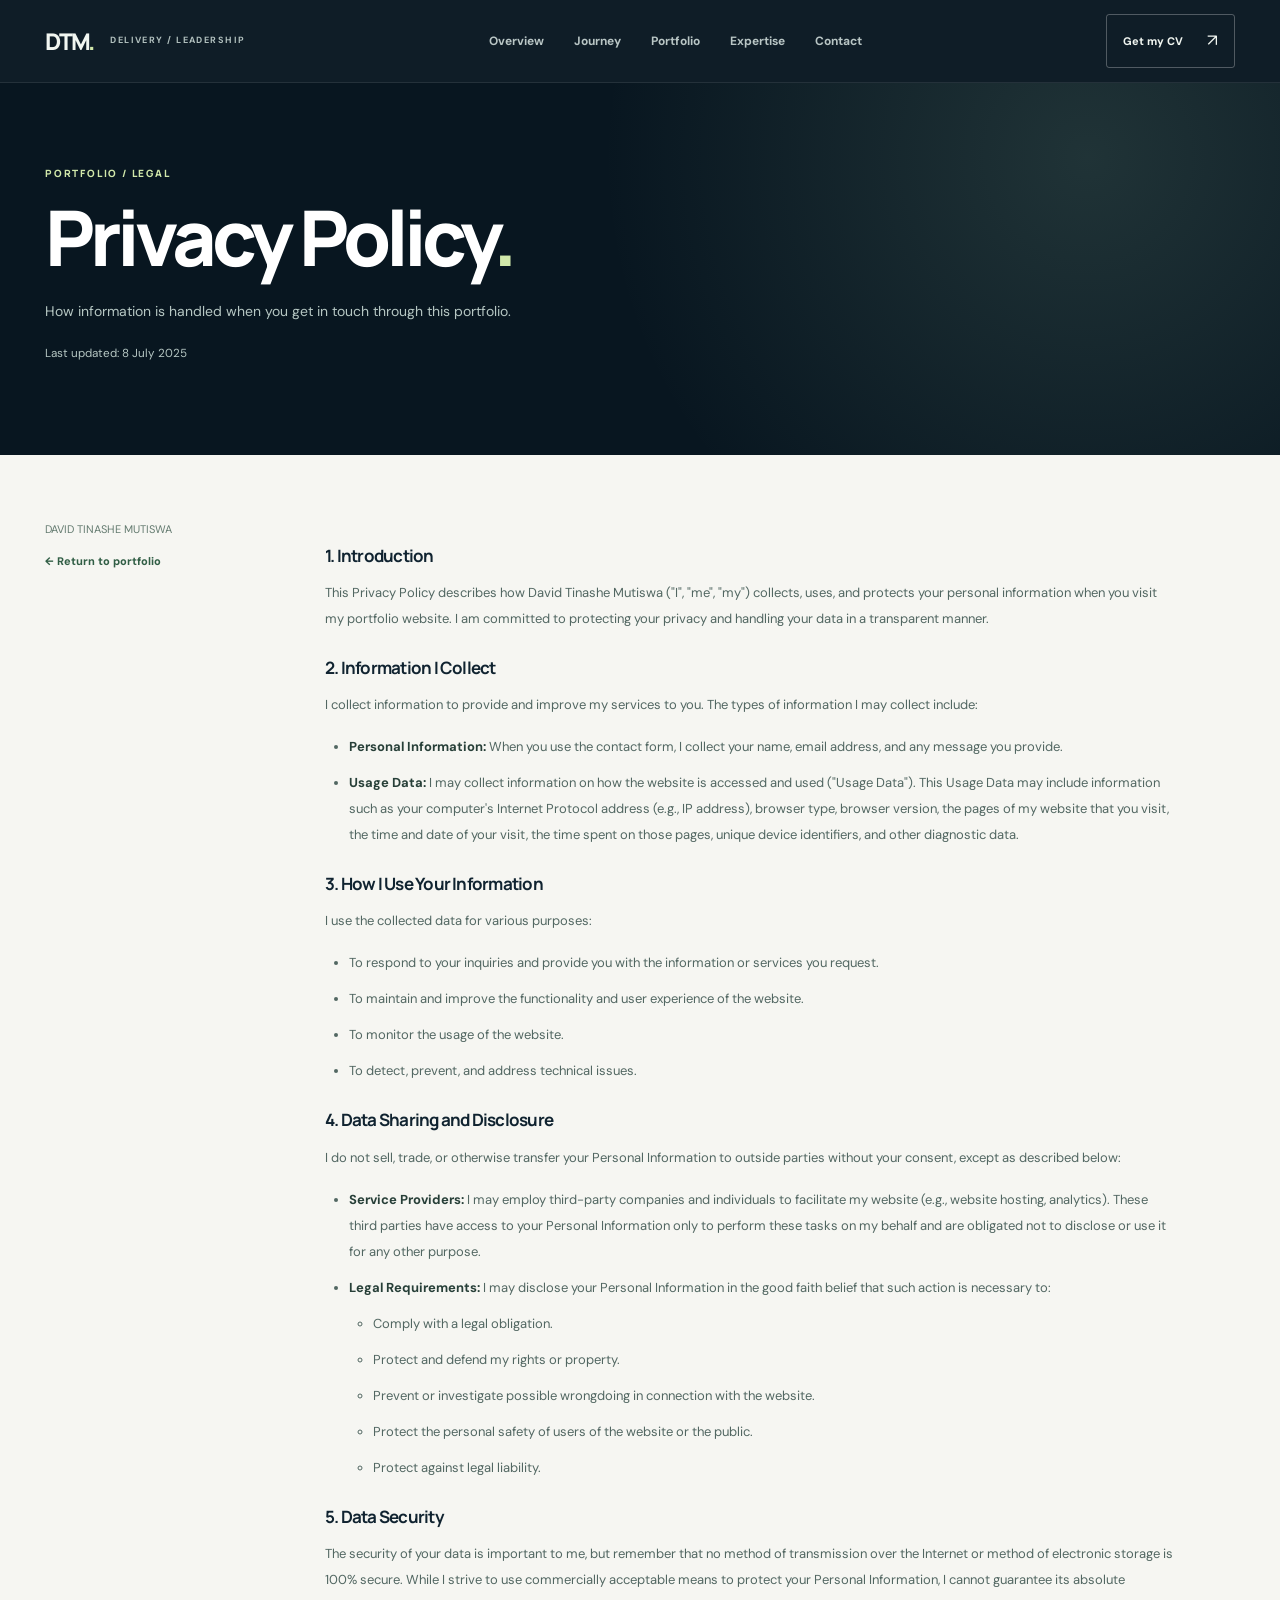
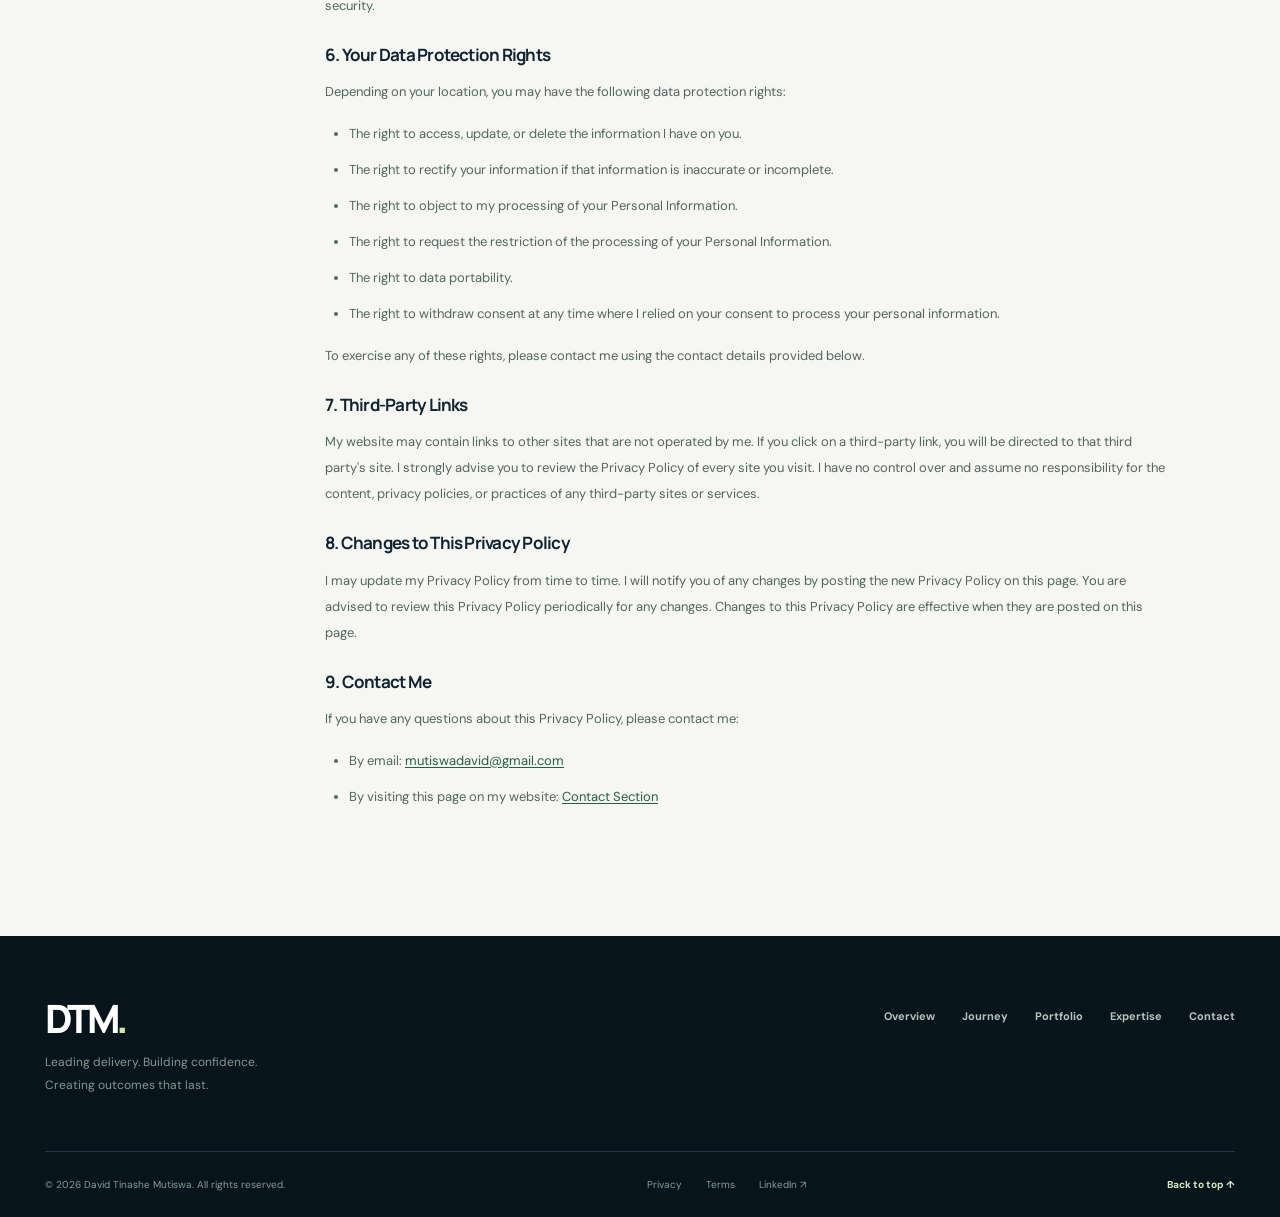
==== commit 301136ca: "Add files via upload" ====
--- a/privacy.html
+++ b/privacy.html
@@ -1,158 +1,30 @@
-<!DOCTYPE html>
-<html lang="en">
-<head>
-    <meta charset="UTF-8">
-    <meta name="viewport" content="width=device-width, initial-scale=1.0">
-    <meta name="description" content="Privacy Policy for David Tinashe Mutiswa's portfolio website. Learn how your data is collected, used, and protected.">
-    <title>Privacy Policy - David Tinashe Mutiswa</title>
-
-    <!-- Font Awesome -->
-    <link rel="stylesheet" href="https://cdnjs.cloudflare.com/ajax/libs/font-awesome/6.5.2/css/all.min.css" crossorigin="anonymous" referrerpolicy="no-referrer" />
-
-    <!-- Google Fonts -->
-    <link rel="preconnect" href="https://fonts.googleapis.com">
-    <link rel="preconnect" href="https://fonts.gstatic.com" crossorigin>
-    <link href="https://fonts.googleapis.com/css2?family=Inter:wght@300;400;600;700&family=Roboto+Slab:wght@400;700&display=swap" rel="stylesheet">
-
-    <!-- Custom CSS -->
-    <link rel="stylesheet" href="style.css">
-</head>
-<body>
-    <!-- Navigation Bar (consistent with your main site) -->
-    <nav class="navbar" aria-label="Main navigation">
-        <div class="container">
-            <ul class="nav-links">
-                <li><a href="index.html#about">About</a></li>
-                <li><a href="index.html#experience">Experience</a></li>
-                <li><a href="index.html#skills">Skills</a></li>
-                <li><a href="index.html#projects">Projects</a></li>
-                <li><a href="index.html#contact">Contact</a></li>
-            </ul>
-            <!-- Menu toggle for mobile, if needed on these pages -->
-            <button class="menu-toggle" aria-label="Toggle navigation menu" aria-expanded="false">
-                <i class="fas fa-bars" aria-hidden="true"></i>
-            </button>
-        </div>
-    </nav>
-
-    <main id="main" role="main">
-        <section class="section-padding">
-            <div class="container">
-                <h2>Privacy Policy</h2>
-                <p><strong>Last Updated: July 8, 2025</strong></p>
-
-                <h3>1. Introduction</h3>
-                <p>This Privacy Policy describes how David Tinashe Mutiswa ("I", "me", "my") collects, uses, and protects your personal information when you visit my portfolio website. I am committed to protecting your privacy and handling your data in a transparent manner.</p>
-
-                <h3>2. Information I Collect</h3>
-                <p>I collect information to provide and improve my services to you. The types of information I may collect include:</p>
-                <ul>
-                    <li><strong>Personal Information:</strong> When you use the contact form, I collect your name, email address, and any message you provide.</li>
-                    <li><strong>Usage Data:</strong> I may collect information on how the website is accessed and used ("Usage Data"). This Usage Data may include information such as your computer's Internet Protocol address (e.g., IP address), browser type, browser version, the pages of my website that you visit, the time and date of your visit, the time spent on those pages, unique device identifiers, and other diagnostic data.</li>
-                </ul>
-
-                <h3>3. How I Use Your Information</h3>
-                <p>I use the collected data for various purposes:</p>
-                <ul>
-                    <li>To respond to your inquiries and provide you with the information or services you request.</li>
-                    <li>To maintain and improve the functionality and user experience of the website.</li>
-                    <li>To monitor the usage of the website.</li>
-                    <li>To detect, prevent, and address technical issues.</li>
-                </ul>
-
-                <h3>4. Data Sharing and Disclosure</h3>
-                <p>I do not sell, trade, or otherwise transfer your Personal Information to outside parties without your consent, except as described below:</p>
-                <ul>
-                    <li><strong>Service Providers:</strong> I may employ third-party companies and individuals to facilitate my website (e.g., website hosting, analytics). These third parties have access to your Personal Information only to perform these tasks on my behalf and are obligated not to disclose or use it for any other purpose.</li>
-                    <li><strong>Legal Requirements:</strong> I may disclose your Personal Information in the good faith belief that such action is necessary to:
+<!doctype html><html lang="en"><head><meta charset="utf-8"><meta name="viewport" content="width=device-width, initial-scale=1"><meta name="theme-color" content="#081620"><meta name="description" content="Privacy Policy for the portfolio of David Tinashe Mutiswa."><title>Privacy Policy — David Tinashe Mutiswa</title><link rel="icon" href="favicon.svg" type="image/svg+xml"><link rel="preconnect" href="https://fonts.googleapis.com"><link rel="preconnect" href="https://fonts.gstatic.com" crossorigin><link href="https://fonts.googleapis.com/css2?family=DM+Sans:wght@400;500;600;700&family=Manrope:wght@400;500;600;700;800&display=swap" rel="stylesheet"><link rel="stylesheet" href="style.css"><script src="script.js" defer></script></head><body><a class="skip-link" href="#main">Skip to main content</a><div class="reading-progress"><span></span></div><header class="site-header" id="top"><div class="container header-inner"><a class="brand" href="index.html#home" aria-label="David Tinashe Mutiswa home"><span class="brand-mark">DTM<span class="brand-dot">.</span></span><span class="brand-caption">DELIVERY / LEADERSHIP</span></a><nav class="primary-nav" id="primary-nav" aria-label="Main navigation"><a href="index.html#about">Overview</a><a href="index.html#experience">Journey</a><a href="index.html#projects">Portfolio</a><a href="index.html#expertise">Expertise</a><a href="index.html#contact">Contact</a></nav><a class="header-action" href="cv.pdf" download="David_Tinashe_Mutiswa_CV.pdf">Get my CV <span aria-hidden="true">↗</span></a><button class="menu-toggle" type="button" aria-label="Open menu" aria-controls="primary-nav" aria-expanded="false"><span></span><span></span><span></span></button></div></header><main id="main"><section class="legal-hero"><div class="container"><span class="section-no">PORTFOLIO / LEGAL</span><h1>Privacy Policy<span style="color:#d1e8aa">.</span></h1><p>How information is handled when you get in touch through this portfolio.</p><p><small>Last updated: 8 July 2025</small></p></div></section><section class="legal-content"><div class="container legal-layout"><aside class="legal-sidebar">DAVID TINASHE MUTISWA<a href="index.html">← Return to portfolio</a></aside><div class="legal-body"><h3>1. Introduction</h3><p>This Privacy Policy describes how David Tinashe Mutiswa ("I", "me", "my") collects, uses, and protects your personal information when you visit my portfolio website. I am committed to protecting your privacy and handling your data in a transparent manner.</p><h3>2. Information I Collect</h3><p>I collect information to provide and improve my services to you. The types of information I may collect include:</p><ul>
+<li><strong>Personal Information:</strong> When you use the contact form, I collect your name, email address, and any message you provide.</li>
+<li><strong>Usage Data:</strong> I may collect information on how the website is accessed and used ("Usage Data"). This Usage Data may include information such as your computer's Internet Protocol address (e.g., IP address), browser type, browser version, the pages of my website that you visit, the time and date of your visit, the time spent on those pages, unique device identifiers, and other diagnostic data.</li>
+</ul><h3>3. How I Use Your Information</h3><p>I use the collected data for various purposes:</p><ul>
+<li>To respond to your inquiries and provide you with the information or services you request.</li>
+<li>To maintain and improve the functionality and user experience of the website.</li>
+<li>To monitor the usage of the website.</li>
+<li>To detect, prevent, and address technical issues.</li>
+</ul><h3>4. Data Sharing and Disclosure</h3><p>I do not sell, trade, or otherwise transfer your Personal Information to outside parties without your consent, except as described below:</p><ul>
+<li><strong>Service Providers:</strong> I may employ third-party companies and individuals to facilitate my website (e.g., website hosting, analytics). These third parties have access to your Personal Information only to perform these tasks on my behalf and are obligated not to disclose or use it for any other purpose.</li>
+<li><strong>Legal Requirements:</strong> I may disclose your Personal Information in the good faith belief that such action is necessary to:
                         <ul>
-                            <li>Comply with a legal obligation.</li>
-                            <li>Protect and defend my rights or property.</li>
-                            <li>Prevent or investigate possible wrongdoing in connection with the website.</li>
-                            <li>Protect the personal safety of users of the website or the public.</li>
-                            <li>Protect against legal liability.</li>
-                        </ul>
-                    </li>
-                </ul>
-
-                <h3>5. Data Security</h3>
-                <p>The security of your data is important to me, but remember that no method of transmission over the Internet or method of electronic storage is 100% secure. While I strive to use commercially acceptable means to protect your Personal Information, I cannot guarantee its absolute security.</p>
-
-                <h3>6. Your Data Protection Rights</h3>
-                <p>Depending on your location, you may have the following data protection rights:</p>
-                <ul>
-                    <li>The right to access, update, or delete the information I have on you.</li>
-                    <li>The right to rectify your information if that information is inaccurate or incomplete.</li>
-                    <li>The right to object to my processing of your Personal Information.</li>
-                    <li>The right to request the restriction of the processing of your Personal Information.</li>
-                    <li>The right to data portability.</li>
-                    <li>The right to withdraw consent at any time where I relied on your consent to process your personal information.</li>
-                </ul>
-                <p>To exercise any of these rights, please contact me using the contact details provided below.</p>
-
-                <h3>7. Third-Party Links</h3>
-                <p>My website may contain links to other sites that are not operated by me. If you click on a third-party link, you will be directed to that third party's site. I strongly advise you to review the Privacy Policy of every site you visit. I have no control over and assume no responsibility for the content, privacy policies, or practices of any third-party sites or services.</p>
-
-                <h3>8. Changes to This Privacy Policy</h3>
-                <p>I may update my Privacy Policy from time to time. I will notify you of any changes by posting the new Privacy Policy on this page. You are advised to review this Privacy Policy periodically for any changes. Changes to this Privacy Policy are effective when they are posted on this page.</p>
-
-                <h3>9. Contact Me</h3>
-                <p>If you have any questions about this Privacy Policy, please contact me:</p>
-                <ul>
-                    <li>By email: <a href="mailto:mutiswadavid@gmail.com">mutiswadavid@gmail.com</a></li>
-                    <li>By visiting this page on my website: <a href="index.html#contact">Contact Section</a></li>
-                </ul>
-            </div>
-        </section>
-    </main>
-
-    <!-- Footer (consistent with your main site) -->
-    <footer role="contentinfo">
-        <div class="container">
-            <div class="footer-content">
-                <div class="footer-about">
-                    <h3>David Tinashe Mutiswa</h3>
-                    <p>Agile Delivery Lead & Project Manager specializing in digital transformation and high-performance team leadership.</p>
-                </div>
-
-                <div class="footer-links">
-                    <h4>Quick Links</h4>
-                    <ul>
-                        <li><a href="index.html#about">About</a></li>
-                        <li><a href="index.html#experience">Experience</a></li>
-                        <li><a href="index.html#projects">Projects</a></li>
-                        <li><a href="index.html#contact">Contact</a></li>
-                    </ul>
-                </div>
-
-                <div class="footer-legal">
-                    <h4>Legal</h4>
-                    <ul>
-                        <li><a href="privacy.html">Privacy Policy</a></li>
-                        <li><a href="terms.html">Terms of Service</a></li>
-                    </ul>
-                </div>
-            </div>
-
-            <div class="footer-bottom">
-                <p>&copy; <span id="current-year">2025</span> David Tinashe Mutiswa. All rights reserved.</p>
-                <div class="social-links">
-                    <a href="https://www.linkedin.com/in/david-tinashe-mutiswa" aria-label="LinkedIn Profile" target="_blank" rel="noopener noreferrer">
-                        <i class="fab fa-linkedin" aria-hidden="true"></i>
-                    </a>
-                </div>
-                <a href="#top" class="back-to-top" aria-label="Back to top"
-                    <i class="fas fa-arrow-up" aria-hidden="true"></i>
-                </a>
-            </div>
-        </div>
-    </footer>
-
-    <!-- Script for copyright year and mobile menu toggle (if applicable) -->
-    <script src="script.js" defer></script>
-    <script>
-        // Update copyright year automatically
-        document.getElementById('current-year').textContent = new Date().getFullYear();
-    </script>
-</body>
-</html>
+<li>Comply with a legal obligation.</li>
+<li>Protect and defend my rights or property.</li>
+<li>Prevent or investigate possible wrongdoing in connection with the website.</li>
+<li>Protect the personal safety of users of the website or the public.</li>
+<li>Protect against legal liability.</li>
+</ul>
+</li>
+</ul><h3>5. Data Security</h3><p>The security of your data is important to me, but remember that no method of transmission over the Internet or method of electronic storage is 100% secure. While I strive to use commercially acceptable means to protect your Personal Information, I cannot guarantee its absolute security.</p><h3>6. Your Data Protection Rights</h3><p>Depending on your location, you may have the following data protection rights:</p><ul>
+<li>The right to access, update, or delete the information I have on you.</li>
+<li>The right to rectify your information if that information is inaccurate or incomplete.</li>
+<li>The right to object to my processing of your Personal Information.</li>
+<li>The right to request the restriction of the processing of your Personal Information.</li>
+<li>The right to data portability.</li>
+<li>The right to withdraw consent at any time where I relied on your consent to process your personal information.</li>
+</ul><p>To exercise any of these rights, please contact me using the contact details provided below.</p><h3>7. Third-Party Links</h3><p>My website may contain links to other sites that are not operated by me. If you click on a third-party link, you will be directed to that third party's site. I strongly advise you to review the Privacy Policy of every site you visit. I have no control over and assume no responsibility for the content, privacy policies, or practices of any third-party sites or services.</p><h3>8. Changes to This Privacy Policy</h3><p>I may update my Privacy Policy from time to time. I will notify you of any changes by posting the new Privacy Policy on this page. You are advised to review this Privacy Policy periodically for any changes. Changes to this Privacy Policy are effective when they are posted on this page.</p><h3>9. Contact Me</h3><p>If you have any questions about this Privacy Policy, please contact me:</p><ul>
+<li>By email: <a href="mailto:mutiswadavid@gmail.com">mutiswadavid@gmail.com</a></li>
+<li>By visiting this page on my website: <a href="index.html#contact">Contact Section</a></li>
+</ul></div></div></section></main><footer class="site-footer"><div class="container"><div class="footer-top"><div><a href="index.html" class="footer-brand">DTM<span>.</span></a><p>Leading delivery. Building confidence.<br>Creating outcomes that last.</p></div><div class="footer-nav"><a href="index.html#about">Overview</a><a href="index.html#experience">Journey</a><a href="index.html#projects">Portfolio</a><a href="index.html#expertise">Expertise</a><a href="index.html#contact">Contact</a></div></div><div class="footer-bottom"><span>© <span class="current-year">2026</span> David Tinashe Mutiswa. All rights reserved.</span><div><a href="privacy.html">Privacy</a><a href="terms.html">Terms</a><a href="https://www.linkedin.com/in/david-tinashe-mutiswa" rel="noopener noreferrer" target="_blank">LinkedIn ↗</a></div><a href="#top" class="to-top">Back to top ↑</a></div></div></footer></body></html>
--- a/style.css
+++ b/style.css
@@ -1,1600 +1,34 @@
-/* ==========================================================================
-   Base Styles & Resets
-   ========================================================================== */
-:root {
-    /* Project Management Theme Colors */
-    --primary-color: #3498db; /* Professional Blue - for links, buttons, highlights */
-    --primary-dark: #2980b9;  /* Darker Blue - for hover states */
-    --secondary-color: #2c3e50; /* Deep Blue - for headers, navbar, strong accents */
-    --secondary-light: #34495e; /* Slightly lighter deep blue */
-    --accent-color: #e74c3c; /* A contrasting accent, e.g., for required fields */
-    --light-color: #ecf0f1; /* Light Grey - for alternating section backgrounds */
-    --dark-color: #2c3e50; /* Consistent with secondary-color */
-    --text-color: #333; /* Darker text for readability */
-    --text-light: #7f8c8d; /* Medium Grey - for subtle text like dates/overviews */
-    --bg-light: #f9f9f9; /* Very light background for sections */
-    --border-color: #ddd; /* Light border for subtle separation */
-    --success-color: #27ae60;
-    --warning-color: #f39c12;
-
-    /* Typography */
-    --font-main: 'Inter', sans-serif;
-    --font-heading: 'Roboto Slab', serif;
-
-    /* Transitions */
-    --transition: all 0.4s ease-in-out; /* Smoother, more elegant transitions */
-
-    /* Shadows */
-    --shadow-sm: 0 2px 8px rgba(0, 0, 0, 0.08);
-    --shadow-md: 0 5px 15px rgba(0, 0, 0, 0.1);
-    --shadow-lg: 0 10px 25px rgba(0, 0, 0, 0.15);
-
-    /* Sizing & Radius */
-    --max-width: 1200px;
-    --border-radius: 8px; /* Slightly more rounded corners */
-}
-
-* {
-    margin: 0;
-    padding: 0;
-    box-sizing: border-box;
-}
-
-html {
-    scroll-behavior: smooth;
-}
-
-body {
-    font-family: var(--font-main);
-    line-height: 1.7; /* Increased line-height for better readability */
-    color: var(--text-color);
-    background-color: #fff;
-    overflow-x: hidden; /* Prevent horizontal scroll */
-    -webkit-font-smoothing: antialiased; /* Smoother font rendering */
-    -moz-osx-font-smoothing: grayscale;
-}
-
-/* ==========================================================================
-   Typography
-   ========================================================================== */
-h1, h2, h3, h4, h5, h6 {
-    font-family: var(--font-heading);
-    font-weight: 700;
-    line-height: 1.2;
-    margin-bottom: 1.2rem; /* Increased margin */
-    color: var(--secondary-color);
-    text-align: center; /* Default to center for consistency, overridden where needed */
-}
-
-h1 {
-    font-size: 4.8rem; /* Significantly larger for impact */
-    letter-spacing: -0.03em; /* Tighter for impact */
-    text-shadow: 3px 3px 6px rgba(0, 0, 0, 0.4); /* More pronounced shadow */
-    margin-bottom: 1.8rem; /* More space below name */
-    color:white;
-}
-
-h2 {
-    font-size: 2.8rem; /* Prominent section titles */
-    margin-bottom: 2.5rem; /* More space below heading */
-    position: relative;
-    padding-bottom: 0.8rem; /* Space for underline */
-    text-align: center; /* Explicitly center all main headings */
-}
-
-h2::after {
-    content: '';
-    position: absolute;
-    bottom: 0;
-    left: 50%; /* Center the underline */
-    transform: translateX(-50%); /* Adjust for perfect centering */
-    width: 80px; /* Wider underline */
-    height: 4px; /* Thicker underline */
-    background-color: var(--primary-color);
-    border-radius: 2px;
-}
-
-h3 {
-    font-size: 1.8rem; /* Sub-section headings */
-    margin-bottom: 1rem;
-    text-align: left; /* Default to left for content sections */
-}
-
-h4 {
-    font-size: 1.3rem; /* Smaller headings within cards */
-    margin-bottom: 0.8rem;
-    text-align: left;
-}
-
-p {
-    margin-bottom: 1.2rem; /* More spacing for paragraphs */
-    font-size: 1.05rem;
-    max-width: 900px; /* Constrain text width for readability */
-    margin-left: auto; /* Center paragraphs within their container */
-    margin-right: auto; /* Center paragraphs within their container */
-    text-align: left; /* Default to left for body text */
-}
-
-/* List Styling (General) */
-ul {
-    list-style: none; /* Remove default list style */
-    padding-left: 0;
-}
-
-ul li {
-    margin-bottom: 0.75rem;
-    position: relative;
-    padding-left: 1.8rem; /* Space for custom icon */
-    text-align: left; /* Ensure list items are left-aligned */
-    text-decoration:none;
-}
-
-ul li::before {
-    content: '\f058'; /* Font Awesome check-circle icon */
-    font-family: 'Font Awesome 6 Free';
-    font-weight: 900; /* Solid icon style */
-    color: var(--primary-color);
-    position: absolute;
-    left: 0;
-    top: 0.2rem; /* Adjust vertical alignment */
-    font-size: 1.1rem;
-    text-decoration:none;
-}
-
-/* ==========================================================================
-   Layout & Components
-   ========================================================================== */
-.container {
-    width: 100%;
-    max-width: var(--max-width);
-    margin: 0 auto;
-    padding: 0 1.5rem;
-}
-
-.section-padding {
-    padding: 5rem 0; /* More generous padding for sections */
-    opacity: 0; /* Hidden by default for fade-in animation */
-    transform: translateY(20px); /* Start slightly below for animation */
-    transition: opacity 0.8s ease-out, transform 0.8s ease-out; /* Animation properties */
-}
-
-.section-padding.fade-in {
-    opacity: 1;
-    transform: translateY(0);
-}
-
-.bg-light {
-    background-color: var(--bg-light);
-}
-
-/* Skip Link */
-.skip-link {
-    position: absolute;
-    top: -40px;
-    left: 0;
-    background: var(--secondary-color);
-    color: white;
-    padding: 0.5rem 1rem;
-    z-index: 10000; /* Ensure it's on top */
-    transition: top 0.3s ease-out;
-    border-radius: 0 0 var(--border-radius) var(--border-radius);
-}
-
-.skip-link:focus {
-    top: 0;
-}
-
-/* Buttons */
-.btn {
-    display: inline-flex; /* Use flex for icon alignment */
-    align-items: center;
-    justify-content: center;
-    gap: 0.75rem; /* Space between text and icon */
-    padding: 0.9rem 2rem; /* Larger buttons for better clickability */
-    border-radius: var(--border-radius);
-    font-weight: 600;
-    font-size: 1.05rem;
-    text-align: center;
-    cursor: pointer;
-    transition: var(--transition);
-    border: none;
-    box-shadow: var(--shadow-sm);
-}
-
-.btn-primary {
-    background-color: var(--primary-color);
-    color: white;
-}
-
-.btn-primary:hover {
-    background-color: var(--primary-dark);
-    transform: translateY(-3px); /* More pronounced lift */
-    box-shadow: var(--shadow-md);
-}
-
-.btn-secondary {
-    background-color: var(--secondary-color);
-    color: white;
-}
-
-.btn-secondary:hover {
-    background-color: var(--secondary-light);
-    transform: translateY(-3px);
-    box-shadow: var(--shadow-md);
-}
-
-.btn-expand {
-    background: none;
-    border: none;
-    color: var(--primary-color);
-    font-weight: 600;
-    display: flex;
-    align-items: center;
-    gap: 0.5rem;
-    margin-top: 1.5rem; /* More space */
-    cursor: pointer;
-    font-size: 1rem;
-    padding: 0.5rem 0; /* Make it a larger clickable area */
-    transition: var(--transition);
-}
-
-.btn-expand:hover {
-    color: var(--primary-dark);
-    text-decoration: underline;
-}
-
-.btn-expand i {
-    transition: transform 0.3s ease;
-}
-
-.btn-expand[aria-expanded="true"] i {
-    transform: rotate(180deg);
-}
-
-.hide-text {
-    display: none;
-}
-
-.btn-expand[aria-expanded="true"] .hide-text {
-    display: inline;
-}
-
-.btn-expand[aria-expanded="true"] .show-text {
-    display: none;
-}
-
-/* ==========================================================================
-   Header & Navigation
-   ========================================================================== */
-.hero-section {
-    background: linear-gradient(135deg, var(--secondary-color) 0%, #4A6C8C 100%);
-    color: white;
-    padding: 6rem 1.5rem 4rem; /* Adjusted padding */
-    text-align: center;
-    min-height: 85vh; /* Ensure it takes up most of the viewport */
-    display: flex;
-    flex-direction: column;
-    justify-content: center;
-    align-items: center;
-}
-
-.profile-picture {
-    width: 180px; /* Larger picture */
-    height: 180px;
-    border-radius: 50%;
-    border: 6px solid white; /* Thicker border */
-    margin-bottom: 2.5rem; /* More space below */
-    box-shadow: 0 0 0 10px rgba(255, 255, 255, 0.25); /* Enhanced glow */
-    object-fit: cover; /* Ensure image covers the area */
-    transition: transform 0.4s ease, box-shadow 0.4s ease;
-}
-
-.profile-picture:hover {
-    transform: scale(1.08) rotate(2deg); /* Subtle rotate on hover */
-    box-shadow: 0 0 0 12px rgba(255, 255, 255, 0.35);
-}
-
-.professional-summary {
-    font-size: 1.4rem;
-    margin-bottom: 1.5rem;
-    max-width: 900px;
-    opacity: 0.95;
-    font-weight: 300;
-    text-align: center; /* Ensure summary is centered */
-}
-
-.objective {
-    font-size: 1.15rem;
-    max-width: 1000px;
-    margin: 0 auto 3rem; /* More space before buttons */
-    opacity: 0.85;
-    font-weight: 300;
-    text-align: center; /* Ensure objective is centered */
-}
-
-.hero-actions {
-    display: flex;
-    gap: 1.5rem; /* More space between buttons */
-    justify-content: center;
-    align-items: center; /* Vertically align items if they have different heights */
-    margin-top: 1.5rem;
-    flex-wrap: wrap; /* Allow buttons to wrap on smaller screens */
-}
-
-.navbar {
-    background-color: white;
-    box-shadow: var(--shadow-md);
-    position: sticky;
-    top: 0;
-    z-index: 1000;
-    padding: 0.8rem 0; /* Slightly more vertical padding */
-}
-
-.navbar .container {
-    display: flex;
-    justify-content: center; /* Center nav links on larger screens */
-    align-items: center;
-}
-
-.nav-links {
-    display: flex;
-    list-style: none;
-    gap: 2.5rem; /* Increased gap for decluttered look */
-    text-decoration:none;
-}
-
-.nav-links a {
-    color: var(--secondary-color);
-    font-weight: 600;
-    padding: 1rem 0; /* More padding for larger clickable area */
-    position: relative;
-    font-size: 1.05rem;
-    letter-spacing: 0.5px;
-    transition: var(--transition);
-    text-decoration:none;
-}
-
-.nav-links a:hover,
-.nav-links a.active-section { /* Added active-section class for current page highlighting */
-    color: var(--primary-color);
-}
-
-.nav-links a.active-section::after { /* Underline for active section */
-    content: '';
-    position: absolute;
-    bottom: 0;
-    left: 0;
-    width: 100%;
-    height: 3px;
-    background-color: var(--primary-color);
-    border-radius: 1.5px;
-}
-
-.nav-links a:hover::after { /* Underline for hover, if not active */
-    content: '';
-    position: absolute;
-    bottom: 0;
-    left: 0;
-    width: 100%;
-    height: 3px;
-    background-color: var(--primary-color);
-    border-radius: 1.5px;
-    opacity: 0; /* Hidden by default */
-    transform: scaleX(0); /* Start scaled down */
-    transform-origin: left;
-    transition: transform 0.3s ease-out, opacity 0.3s ease-out;
-}
-
-.nav-links a:hover:not(.active-section)::after {
-    opacity: 1;
-    transform: scaleX(1);
-}
-
-
-.menu-toggle {
-    display: none; /* Hidden by default on larger screens */
-    background: none;
-    border: none;
-    font-size: 1.8rem; /* Larger icon for touch targets */
-    color: var(--secondary-color);
-    cursor: pointer;
-    padding: 0.5rem; /* Increased padding for touch target */
-    transition: transform 0.3s ease;
-}
-
-.menu-toggle:hover {
-    transform: scale(1.1);
-}
-
-/* ==========================================================================
-   Main Content Sections
-   ========================================================================== */
-/* About Section */
-.about-content {
-    display: grid;
-    grid-template-columns: 2fr 1fr; /* Text wider than certifications */
-    gap: 3rem; /* More space between columns */
-    margin-top: 2rem;
-    align-items: start; /* Align content to the top */
-}
-
-.about-text p {
-    font-size: 1.1rem;
-    line-height: 1.8;
-    text-align: left; /* Explicitly left align about text */
-}
-
-.about-certifications {
-    background-color: var(--light-color); /* Lighter background for distinction */
-    padding: 2rem; /* More padding */
-    border-radius: var(--border-radius);
-    box-shadow: var(--shadow-sm);
-    align-self: start; /* Align to the top of the grid cell */
-}
-
-.about-certifications h3 {
-    margin-bottom: 1.5rem;
-    color: var(--secondary-color);
-    font-size: 1.6rem;
-    text-align: center;
-}
-
-.about-certifications ul {
-    list-style: none;
-    padding-left: 0;
-}
-
-.about-certifications li {
-    margin-bottom: 1rem;
-    display: flex;
-    align-items: flex-start;
-    gap: 0.8rem; /* More space for icon */
-    font-size: 1.05rem;
-    line-height: 1.5;
-    text-align: left; /* Ensure list items are left-aligned */
-}
-
-.about-certifications i {
-    color: var(--primary-color);
-    margin-top: 0.15rem; /* Fine-tune alignment */
-    font-size: 1.2em;
-}
-
-/* Experience Section */
-.experience-entry {
-    margin-bottom: 3rem; /* More space between entries */
-    padding-bottom: 2rem;
-    border-bottom: 1px solid var(--border-color);
-    transition: background-color 0.3s ease; /* Smooth transition for hover */
-}
-
-.experience-entry:last-child {
-    border-bottom: none;
-}
-
-.experience-entry header {
-    margin-bottom: 1.2rem;
-}
-
-.experience-entry h3 {
-    font-size: 1.6rem;
-    color: var(--primary-color); /* Highlight job titles */
-    margin-bottom: 0.5rem;
-    text-align: left; /* Job title left aligned */
-}
-
-.experience-meta {
-    display: flex;
-    justify-content: space-between;
-    align-items: center;
-    margin-bottom: 1rem;
-    color: var(--text-light);
-    font-size: 0.95rem;
-    text-align: left; /* Ensure meta text is left-aligned */
-}
-
-.company {
-    font-weight: 600;
-    color: var(--secondary-color);
-    font-size: 1.05rem;
-}
-
-.dates {
-    font-style: italic;
-}
-
-.experience-entry ul {
-    list-style: disc; /* Use disc for responsibilities */
-    padding-left: 25px; /* Indent for readability */
-}
-
-.experience-entry ul li {
-    margin-bottom: 0.6rem;
-    font-size: 1rem;
-    line-height: 1.5;
-    padding-left: 0; /* Remove custom bullet space */
-    text-align: left; /* Ensure list items are left-aligned */
-}
-
-.experience-entry ul li::before {
-    content: none; /* Remove custom bullet */
-}
-
-
-.expanded-details {
-    margin-top: 1.5rem;
-    padding: 1.5rem;
-    background-color: rgba(52, 152, 219, 0.08); /* Light blue background */
-    border-radius: var(--border-radius);
-    border-left: 5px solid var(--primary-color); /* Accent border */
-    overflow: hidden; /* For smooth height transition */
-    max-height: 0; /* Controlled by JS for animation */
-    opacity: 0; /* Controlled by JS for animation */
-    transition: max-height 0.5s ease-in-out, opacity 0.5s ease-in-out, padding 0.5s ease-in-out;
-}
-
-/* Skills Section */
-.skills-grid {
-    display: grid;
-    grid-template-columns: repeat(auto-fit, minmax(350px, 1fr)); /* Larger min-width for columns */
-    gap: 3rem; /* More space between skill categories */
-    margin-top: 2rem;
-}
-
-.skills-category {
-    background-color: white;
-    padding: 2rem; /* More padding */
-    border-radius: var(--border-radius);
-    box-shadow: var(--shadow-md);
-    transition: transform 0.3s ease, box-shadow 0.3s ease;
-}
-
-.skills-category:hover {
-    transform: translateY(-5px);
-    box-shadow: var(--shadow-lg);
-}
-
-.skills-category h3 {
-    display: flex;
-    align-items: center;
-    justify-content: center; /* Center heading with icon */
-    gap: 0.8rem;
-    margin-bottom: 2rem; /* More space below heading */
-    font-size: 1.8rem;
-    text-align: center;
-}
-
-.skills-category i {
-    color: var(--primary-color);
-    font-size: 1.5rem;
-}
-
-.skills-list {
-    list-style: none;
-    padding-left: 0;
-}
-
-.skills-list li {
-    margin-bottom: 1.2rem; /* More space between skills */
-    padding-left: 0; /* Remove default padding */
-    text-align: left; /* Ensure skill list items are left-aligned */
-}
-
-.skills-list li::before {
-    content: none; /* Remove default bullet */
-}
-
-.skill-name {
-    display: block;
-    margin-bottom: 0.4rem; /* Space between name and bar */
-    font-weight: 500;
-    font-size: 1.05rem;
-    color: var(--secondary-color);
-}
-
-.skill-level {
-    height: 10px; /* Thicker bar */
-    background-color: var(--border-color);
-    border-radius: 5px; /* More rounded */
-    overflow: hidden;
-    position: relative;
-}
-
-.skill-level-bar {
-    height: 100%;
-    background-color: var(--primary-color);
-    border-radius: 5px;
-    transition: width 1s ease-out; /* Animate bar fill */
-    width: 0; /* Start at 0 for animation, JS will set actual width */
-}
-
-/* Projects Section */
-.project-filters {
-    display: flex;
-    gap: 0.75rem; /* More space between filter buttons */
-    margin-bottom: 3rem; /* More space below filters */
-    flex-wrap: wrap;
-    justify-content: center; /* Center filters */
-}
-
-.filter-btn {
-    padding: 0.6rem 1.2rem; /* Larger buttons */
-    background-color: var(--light-color);
-    border: 1px solid var(--border-color); /* Subtle border */
-    border-radius: 25px; /* More rounded */
-    cursor: pointer;
-    transition: var(--transition);
-    font-size: 0.95rem;
-    font-weight: 500;
-    color: var(--text-color);
-}
-
-.filter-btn:hover {
-    background-color: #e0e0e0;
-    transform: translateY(-2px);
-}
-
-.filter-btn.active {
-    background-color: var(--primary-color);
-    color: white;
-    border-color: var(--primary-color);
-    box-shadow: var(--shadow-sm);
-    transform: translateY(-2px);
-}
-
-.projects-grid {
-    display: grid;
-    grid-template-columns: repeat(auto-fill, minmax(320px, 1fr)); /* Adjusted min-width */
-    gap: 2.5rem; /* More space between project cards */
-}
-
-.project-card {
-    background-color: white;
-    border-radius: var(--border-radius);
-    overflow: hidden;
-    box-shadow: var(--shadow-md); /* More prominent shadow */
-    transition: var(--transition);
-    height: 100%;
-    display: flex;
-    flex-direction: column;
-    border: 1px solid var(--border-color); /* Subtle border */
-}
-
-.project-card:hover {
-    transform: translateY(-8px); /* More pronounced lift */
-    box-shadow: var(--shadow-lg);
-}
-
-/* Project filtering animation */
-.project-entry.is-hidden {
-    opacity: 0;
-    transform: scale(0.9); /* Shrink slightly */
-    height: 0 !important; /* Collapse height */
-    margin-bottom: 0 !important; /* Remove margin */
-    padding-top: 0 !important; /* Remove padding */
-    padding-bottom: 0 !important; /* Remove padding */
-    overflow: hidden; /* Hide content */
-    transition: opacity 0.4s ease-out, transform 0.4s ease-out, height 0.4s ease-out, margin 0.4s ease-out, padding 0.4s ease-out;
-}
-
-.project-entry {
-    transition: opacity 0.4s ease-out, transform 0.4s ease-out, height 0.4s ease-out, margin 0.4s ease-out, padding 0.4s ease-out;
-}
-
-
-.project-header {
-    padding: 1.8rem; /* More padding */
-    border-bottom: 1px solid var(--border-color); /* Separator */
-}
-
-.project-header h3 {
-    font-size: 1.5rem;
-    color: var(--secondary-color);
-    margin-bottom: 0.5rem;
-    text-align: left; /* Left align project title */
-}
-
-.project-meta {
-    display: flex;
-    justify-content: space-between;
-    align-items: center;
-    color: var(--text-light);
-    font-size: 0.9rem;
-    margin-top: 0.8rem;
-    text-align: left; /* Left align project meta */
-}
-
-.project-meta span {
-    display: flex;
-    align-items: center;
-    gap: 0.4rem;
-}
-
-.project-meta i {
-    color: var(--primary-color);
-}
-
-.project-overview {
-    padding: 1.5rem 1.8rem; /* Consistent padding */
-    flex-grow: 1; /* Allows it to take up available space */
-    font-size: 1rem;
-    line-height: 1.6;
-    text-align: left; /* Left align project overview */
-}
-
-.project-technologies {
-    padding: 0 1.8rem 1.5rem; /* Consistent padding */
-    display: flex;
-    gap: 0.6rem;
-    flex-wrap: wrap;
-    border-top: 1px solid var(--border-color); /* Separator */
-    padding-top: 1.5rem;
-    margin-top: auto; /* Push to bottom */
-    text-align: left; /* Left align tech tags */
-}
-
-.tech-tag {
-    background-color: var(--primary-color); /* Primary color for tech tags */
-    color: white;
-    padding: 0.3rem 0.8rem;
-    border-radius: 20px;
-    font-size: 0.85rem;
-    font-weight: 500;
-    transition: var(--transition);
-}
-
-.tech-tag:hover {
-    background-color: var(--primary-dark);
-    transform: translateY(-1px);
-}
-
-.project-details {
-    border-top: none; /* Remove top border, handled by summary */
-}
-
-.project-details summary {
-    padding: 1rem 1.8rem; /* Consistent padding */
-    cursor: pointer;
-    display: flex;
-    justify-content: space-between;
-    align-items: center;
-    font-weight: 600;
-    color: var(--primary-color);
-    transition: var(--transition);
-    border-top: 1px solid var(--border-color); /* Add border to summary itself */
-    text-align: left; /* Left align summary text */
-}
-
-.project-details summary:hover {
-    background-color: var(--bg-light);
-}
-
-.project-details summary i {
-    transition: transform 0.3s ease;
-}
-
-.project-details[open] summary i {
-    transform: rotate(180deg);
-}
-
-.details-content {
-    padding: 0 1.8rem 1.8rem; /* Consistent padding */
-    text-align: left; /* Left align details content */
-}
-
-.details-content h4 {
-    margin-top: 1.5rem;
-    font-size: 1.2rem;
-    color: var(--secondary-color);
-    text-align: left; /* Left align details h4 */
-}
-
-.details-content ul {
-    list-style: disc; /* Use disc for details lists */
-    padding-left: 25px;
-    margin-top: 0.8rem;
-}
-
-.details-content ul li {
-    margin-bottom: 0.5rem;
-    font-size: 0.95rem;
-    line-height: 1.5;
-    padding-left: 0; /* Remove custom bullet space */
-    text-align: left; /* Left align details list items */
-}
-
-.details-content ul li::before {
-    content: none; /* Remove custom bullet */
-}
-
-/* Contact Section */
-.contact-intro {
-    text-align: center;
-    max-width: 700px;
-    margin: 0 auto 3rem;
-}
-
-.contact-grid {
-    display: grid;
-    grid-template-columns: 1fr 2fr; /* Info column narrower than form */
-    gap: 3.5rem; /* More space between columns */
-    margin-top: 2rem;
-    align-items: start;
-}
-
-.contact-info {
-    background-color: white;
-    padding: 2rem; /* More padding */
-    border-radius: var(--border-radius);
-    box-shadow: var(--shadow-md);
-    align-self: start;
-    border-left: 5px solid var(--primary-color); /* Accent border */
-}
-
-.contact-info h3 {
-    margin-bottom: 1.5rem;
-    text-align: center;
-}
-
-.contact-list {
-    list-style: none;
-    margin-top: 1rem;
-}
-
-.contact-list li {
-    margin-bottom: 1.2rem; /* More space */
-    display: flex;
-    align-items: center;
-    gap: 1rem;
-    font-size: 1.05rem;
-    text-align: left; /* Ensure list items are left-aligned */
-}
-
-.contact-list i {
-    width: 25px; /* Fixed width for icon alignment */
-    color: var(--primary-color);
-    text-align: center;
-    font-size: 1.2rem;
-}
-
-.contact-list a {
-    color: var(--text-color);
-}
-
-.contact-list a:hover {
-    color: var(--primary-color);
-}
-
-.contact-list address {
-    font-style: normal; /* Reset default address italic */
-    display: inline;
-}
-
-.contact-form-wrapper {
-    background-color: white;
-    padding: 2.5rem; /* More padding */
-    border-radius: var(--border-radius);
-    box-shadow: var(--shadow-md);
-    border-right: 5px solid var(--secondary-color); /* Secondary accent border */
-}
-
-.contact-form-wrapper h3 {
-    margin-bottom: 2rem;
-    text-align: center;
-}
-
-.form-group {
-    margin-bottom: 1.8rem; /* More space */
-}
-
-.form-group label {
-    display: block;
-    margin-bottom: 0.6rem;
-    font-weight: 600;
-    color: var(--secondary-color);
-    font-size: 1rem;
-    text-align: left; /* Left align form labels */
-}
-
-.required {
-    color: var(--accent-color);
-    font-weight: normal; /* Don't bold the asterisk */
-    margin-left: 0.2rem;
-}
-
-.form-group input,
-.form-group textarea {
-    width: 100%;
-    padding: 0.9rem; /* Larger input fields */
-    border: 1px solid var(--border-color);
-    border-radius: var(--border-radius);
-    font-family: var(--font-main);
-    font-size: 1rem;
-    transition: var(--transition);
-}
-
-.form-group input:focus,
-.form-group textarea:focus {
-    outline: none;
-    border-color: var(--primary-color);
-    box-shadow: 0 0 0 4px rgba(52, 152, 219, 0.25); /* More prominent focus ring */
-}
-
-.form-group textarea {
-    min-height: 180px; /* Taller textarea */
-    resize: vertical;
-}
-
-.form-actions {
-    display: flex;
-    justify-content: center; /* Center the submit button */
-    margin-top: 2rem;
-}
-
-/* Form Validation Feedback */
-.error-message {
-    color: var(--accent-color); /* Red for errors */
-    font-size: 0.875rem;
-    margin-top: 0.25rem;
-    text-align: left;
-}
-
-.input-error {
-    border-color: var(--accent-color) !important; /* Red border for erroneous input */
-}
-
-.form-message {
-    padding: 1rem;
-    margin-bottom: 1.5rem;
-    border-radius: var(--border-radius);
-    text-align: center;
-    font-weight: 500;
-    opacity: 0; /* Hidden by default */
-    transform: translateY(-10px); /* Start slightly above */
-    animation: fadeInSlideDown 0.5s forwards;
-}
-
-.form-message.success {
-    background-color: rgba(39, 174, 96, 0.1);
-    color: var(--success-color);
-    border: 1px solid var(--success-color);
-}
-
-.form-message.error {
-    background-color: rgba(231, 76, 60, 0.1);
-    color: var(--accent-color);
-    border: 1px solid var(--accent-color);
-}
-
-@keyframes fadeInSlideDown {
-    from {
-        opacity: 0;
-        transform: translateY(-10px);
-    }
-    to {
-        opacity: 1;
-        transform: translateY(0);
-    }
-}
-
-
-/* ==========================================================================
-   Footer
-   ========================================================================== */
-footer {
-    background-color: var(--secondary-color);
-    color: white;
-    padding: 3.5rem 0 1.5rem; /* Adjusted padding */
-}
-
-.footer-content {
-    display: grid;
-    grid-template-columns: repeat(auto-fit, minmax(220px, 1fr)); /* Adjusted min-width for columns */
-    gap: 2.5rem; /* More space */
-    margin-bottom: 2.5rem;
-}
-
-.footer-about h3 {
-    color: white;
-    margin-bottom: 1rem;
-    font-size: 1.6rem;
-    text-align: left; /* Left align footer about heading */
-}
-
-.footer-about p {
-    font-size: 0.95rem;
-    line-height: 1.6;
-    opacity: 0.8;
-    text-align: left; /* Left align footer about text */
-}
-
-.footer-links h4,
-.footer-legal h4 {
-    color: white;
-    margin-bottom: 1.2rem;
-    font-size: 1.1rem;
-    text-transform: uppercase;
-    letter-spacing: 0.5px;
-    text-align: left; /* Left align footer link headings */
-    text-decoration:none;
-}
-
-.footer-links ul,
-.footer-legal ul {
-    list-style: none;
-    padding-left: 0;
-    text-decoration:none;
-}
-
-.footer-links li,
-.footer-legal li {
-    margin-bottom: 0.7rem;
-    text-align: left; /* Left align footer list items */
-}
-
-.footer-links a,
-.footer-legal a {
-    color: rgba(255, 255, 255, 0.7);
-    font-size: 0.95rem;
-}
-
-.footer-links a:hover,
-.footer-legal a:hover {
-    color: white;
-    text-decoration: underline;
-}
-
-.footer-bottom {
-    padding: 1.5rem 0;
-    border-top: 1px solid rgba(255, 255, 255, 0.15); /* Slightly stronger border */
-    display: flex;
-    justify-content: space-between;
-    align-items: center;
-    flex-wrap: wrap;
-    gap: 1.5rem;
-    font-size: 0.9rem;
-    color: rgba(255, 255, 255, 0.7);
-    text-align: center; /* Center align copyright */
-}
-
-.social-links {
-    display: flex;
-    gap: 1.2rem;
-}
-
-.social-links a {
-    color: white;
-    font-size: 1.4rem; /* Larger icons */
-    transition: var(--transition);
-}
-
-.social-links a:hover {
-    color: var(--primary-color);
-    transform: translateY(-3px); /* Subtle lift */
-}
-
-.back-to-top {
-    position: fixed;
-    bottom: 25px;
-    right: 25px;
-    background-color: var(--primary-color);
-    color: white;
-    width: 50px;
-    height: 50px;
-    border-radius: 50%;
-    display: flex;
-    align-items: center;
-    justify-content: center;
-    font-size: 1.5rem;
-    box-shadow: var(--shadow-md);
-    transition: opacity 0.3s ease, transform 0.3s ease;
-    z-index: 990;
-    opacity: 0; /* Hidden by default */
-    pointer-events: none; /* Prevents interaction when hidden */
-    text-decoration: none; /* Remove underline */
-}
-
-.back-to-top.show {
-    opacity: 1;
-    pointer-events: auto; /* Enable interaction when shown */
-    transform: translateY(0);
-}
-
-.back-to-top:hover {
-    background-color: var(--primary-dark);
-    transform: translateY(-5px);
-    box-shadow: var(--shadow-lg);
-}
-
-
-/* ==========================================================================
-   Responsive Design
-   ========================================================================== */
-@media (max-width: 1024px) {
-    h1 {
-        font-size: 3.8rem;
-    }
-    h2 {
-        font-size: 2.5rem;
-    }
-    .hero-section {
-        min-height: 75vh;
-    }
-    .nav-links {
-        gap: 2rem;
-    }
-    .skills-grid {
-        grid-template-columns: 1fr; /* Stack skills categories on smaller desktops/tablets */
-    }
-    .projects-grid {
-        grid-template-columns: repeat(auto-fill, minmax(280px, 1fr)); /* Adjust for smaller screens */
-    }
-    .contact-grid {
-        grid-template-columns: 1fr; /* Stack contact info and form */
-    }
-    .contact-info, .contact-form-wrapper {
-        padding: 2rem;
-    }
-    .footer-content {
-        grid-template-columns: 1fr;
-        text-align: center;
-    }
-    .footer-links ul, .footer-legal ul {
-        display: flex;
-        flex-wrap: wrap;
-        justify-content: center;
-        gap: 0.8rem 1.5rem;
-    }
-    .footer-about h3, .footer-about p,
-    .footer-links h4, .footer-links li,
-    .footer-legal h4, .footer-legal li {
-        text-align: center; /* Center align footer content on smaller screens */
-    }
-}
-
-@media (max-width: 768px) {
-    .section-padding {
-        padding: 3.5rem 0;
-    }
-    .hero-section {
-        padding: 4rem 1rem 3rem;
-        min-height: 65vh;
-    }
-    .hero-section h1 {
-        font-size: 3rem;
-    }
-    .profile-picture {
-        width: 150px;
-        height: 150px;
-        border-width: 5px;
-        box-shadow: 0 0 0 8px rgba(255, 255, 255, 0.2);
-    }
-    .professional-summary {
-        font-size: 1.2rem;
-    }
-    .objective {
-        font-size: 1rem;
-        margin-bottom: 2rem;
-    }
-    .hero-actions {
-        flex-direction: column; /* Stack buttons vertically */
-        gap: 1rem;
-        width: 100%; /* Ensure container takes full width */
-    }
-    .hero-actions .btn { /* Target buttons directly within hero-actions */
-        width: 80%; /* Make buttons wider on mobile */
-        max-width: 300px; /* Limit their max width */
-        margin: 0 auto; /* Center individual buttons */
-        padding: 0.8rem 1.5rem;
-    }
-
-    .navbar .container {
-        justify-content: space-between; /* Space out nav title/logo and toggle */
-        padding: 0 1rem;
-    }
-    .nav-links {
-        position: fixed;
-        top: var(--navbar-height, 60px); /* Use CSS variable for dynamic height */
-        left: 0;
-        width: 100%;
-        background-color: white;
-        flex-direction: column;
-        align-items: center;
-        padding: 1rem 0;
-        box-shadow: var(--shadow-md);
-        transform: translateY(-100%); /* Start off-screen */
-        transition: transform 0.4s ease-in-out, opacity 0.4s ease-in-out;
-        z-index: 999;
-        opacity: 0; /* Hidden by default */
-        max-height: 0; /* For smooth slide-down effect */
-        overflow: hidden;
-    }
-    .nav-links.active {
-        transform: translateY(0);
-        opacity: 1;
-        max-height: 300px; /* Sufficient height for menu items */
-    }
-    .nav-links li {
-        width: 100%;
-        text-align: center;
-    }
-    .nav-links a {
-        padding: 0.75rem 1rem;
-        display: block;
-        color: var(--secondary-color); /* Ensure text is visible on white background */
-    }
-    .nav-links a:hover,
-    .nav-links a.active-section {
-        background-color: var(--bg-light); /* Highlight active/hovered link */
-    }
-    .nav-links a[aria-current="page"]::after, /* Hide underline on mobile menu */
-    .nav-links a:hover::after {
-        display: none;
-    }
-    .menu-toggle {
-        display: block;
-        font-size: 1.7rem;
-    }
-
-    h2 {
-        font-size: 2rem;
-        margin-bottom: 2rem;
-    }
-    h2::after {
-        width: 60px;
-        height: 3px;
-    }
-    h3 {
-        font-size: 1.4rem;
-        text-align: center; /* Center h3 on mobile */
-    }
-    h4 {
-        font-size: 1.1rem;
-        text-align: center; /* Center h4 on mobile */
-    }
-    p {
-        font-size: 1rem;
-        margin-bottom: 1.5rem;
-        text-align: center; /* Center paragraphs on mobile */
-    }
-    ul li {
-        font-size: 0.95rem;
-        text-align: left; /* Keep list items left-aligned */
-    }
-    .about-content {
-        grid-template-columns: 1fr;
-        gap: 2rem;
-    }
-    .about-certifications {
-        padding: 1.5rem;
-    }
-    .experience-entry {
-        padding-bottom: 1.5rem;
-        margin-bottom: 2rem;
-    }
-    .experience-entry h3, .experience-meta, .experience-entry ul li {
-        text-align: left; /* Keep experience text left-aligned */
-    }
-    .skills-category {
-        padding: 1.5rem;
-    }
-    .skills-category h3 {
-        font-size: 1.5rem;
-    }
-    .skills-list li {
-        margin-bottom: 0.8rem;
-    }
-    .skill-name {
-        font-size: 0.95rem;
-    }
-    .skill-level {
-        height: 7px;
-    }
-    .project-filters {
-        flex-direction: column;
-        align-items: center;
-        gap: 0.5rem;
-    }
-    .filter-btn {
-        width: 100%;
-        max-width: 200px;
-    }
-    .projects-grid {
-        grid-template-columns: 1fr;
-    }
-    .project-card {
-        padding-bottom: 0; /* Remove bottom padding as details handles it */
-    }
-    .project-header, .project-overview, .project-technologies, .project-details summary, .details-content {
-        padding-left: 1rem;
-        padding-right: 1rem;
-        text-align: left; /* Ensure project card content remains left-aligned */
-    }
-    .contact-grid {
-        grid-template-columns: 1fr;
-        gap: 2rem;
-    }
-    .contact-info, .contact-form-wrapper {
-        padding: 1.5rem;
-    }
-    .contact-list li {
-        font-size: 1rem;
-        gap: 0.8rem;
-        text-align: left; /* Keep contact list items left-aligned */
-    }
-    .contact-list i {
-        font-size: 1.1rem;
-    }
-    .form-group label {
-        font-size: 0.95rem;
-        text-align: left; /* Keep form labels left-aligned */
-    }
-    .form-group input, .form-group textarea {
-        padding: 0.75rem;
-        font-size: 0.95rem;
-    }
-    .contact-form-wrapper h3 {
-        font-size: 1.6rem;
-    }
-    .footer-content {
-        gap: 1.5rem;
-    }
-    .footer-bottom {
-        flex-direction: column;
-        text-align: center;
-    }
-    .social-links {
-        justify-content: center;
-    }
-}
-
-@media (max-width: 480px) {
-    h1 {
-        font-size: 2.8rem; /* Further reduced for very small screens */
-    }
-    .hero-section {
-        padding: 3rem 0.8rem 2rem;
-        min-height: 55vh;
-    }
-    .profile-picture {
-        width: 100px;
-        height: 100px;
-        margin-bottom: 1.5rem;
-    }
-    .professional-summary {
-        font-size: 1rem;
-    }
-    .objective {
-        font-size: 0.9rem;
-        margin-bottom: 1.5rem;
-    }
-    .btn {
-        font-size: 0.95rem;
-        padding: 0.7rem 1.2rem;
-    }
-    h2 {
-        font-size: 1.8rem;
-    }
-    h3 {
-        font-size: 1.2rem;
-    }
-    .section-padding {
-        padding: 2.5rem 0;
-    }
-    .about-certifications, .skills-category, .project-card, .contact-info, .contact-form-wrapper {
-        padding: 1rem;
-    }
-    .project-header, .project-overview, .project-technologies, .project-details summary, .details-content {
-        padding-left: 0.8rem;
-        padding-right: 0.8rem;
-    }
-    .contact-list li {
-        font-size: 0.9rem;
-    }
-    .contact-list i {
-        font-size: 1rem;
-    }
-    .form-group label {
-        font-size: 0.9rem;
-    }
-    .form-group input, .form-group textarea {
-        padding: 0.6rem;
-        font-size: 0.9rem;
-    }
-    .contact-form-wrapper h3 {
-        font-size: 1.4rem;
-    }
-    .footer-bottom {
-        font-size: 0.8rem;
-    }
-    .social-links a {
-        font-size: 1.2rem;
-    }
-}
-
-/* ==========================================================================
-   Print Styles (Adjusted for new markup)
-   ========================================================================== */
-@media print {
-    body {
-        font-size: 10pt; /* Smaller font for print */
-        line-height: 1.2;
-        color: #000;
-        background: none;
-    }
-
-    /* Hide non-essential elements for print */
-    .navbar,
-    .hero-actions,
-    .menu-toggle,
-    .footer-links,
-    .social-links,
-    .back-to-top,
-    .project-filters,
-    .contact-form-wrapper,
-    .btn-expand,
-    .skip-link,
-    .footer-legal, /* Optionally hide legal links if not critical for print CV */
-    .about-certifications ul li::before, /* Hide custom bullets */
-    .contact-list i /* Hide contact icons */
-     {
-        display: none !important;
-    }
-
-    a {
-        color: #000 !important;
-        text-decoration: underline !important;
-    }
-
-    .container {
-        max-width: 100%;
-        padding: 0 1cm;
-    }
-
-    .section-padding {
-        padding: 0.8cm 0 !important; /* Adjust section padding for print */
-    }
-
-    .hero-section {
-        padding: 1.5cm 0 !important;
-        background: none !important;
-        color: #000 !important;
-        text-align: left !important; /* Align hero text left for print */
-    }
-
-    .hero-section h1 {
-        font-size: 24pt !important;
-        margin-bottom: 0.5cm !important;
-    }
-    .professional-summary, .objective {
-        font-size: 11pt !important;
-        margin-bottom: 0.5cm !important;
-        max-width: 100% !important;
-        text-align: left !important;
-    }
-
-    .profile-picture {
-        float: right;
-        margin: 0 0 1cm 1cm;
-        width: 3cm;
-        height: 3cm;
-        border: 1px solid #ccc !important; /* Lighter border for print */
-        box-shadow: none !important; /* Remove shadow */
-    }
-
-    h2 {
-        font-size: 18pt !important;
-        margin-bottom: 0.8cm !important;
-        text-align: left !important; /* Align headings left for print */
-        padding-bottom: 0.2cm !important;
-    }
-    h2::after {
-        left: 0 !important;
-        transform: none !important;
-        width: 40px !important;
-        height: 2px !important;
-    }
-
-    h3 {
-        font-size: 14pt !important;
-        margin-bottom: 0.5cm !important;
-    }
-    h4 {
-        font-size: 12pt !important;
-        margin-top: 0.8cm !important;
-        margin-bottom: 0.3cm !important;
-    }
-    p {
-        font-size: 10pt !important;
-        margin-bottom: 0.5cm !important;
-    }
-    ul {
-        list-style: disc !important; /* Ensure lists are visible */
-        padding-left: 1.5cm !important;
-    }
-    ul li {
-        margin-bottom: 0.3cm !important;
-        font-size: 10pt !important;
-        padding-left: 0 !important;
-    }
-
-    .about-content, .skills-grid, .projects-grid, .contact-grid, .footer-content {
-        display: block !important; /* Stack elements for print */
-        gap: 0 !important;
-        margin-top: 0.5cm !important;
-    }
-
-    .about-certifications, .skills-category, .project-card, .contact-info {
-        background: none !important;
-        box-shadow: none !important;
-        border: none !important;
-        padding: 0 !important;
-        margin-bottom: 0.8cm !important;
-    }
-
-    .experience-entry, .project-entry {
-        border-bottom: 1px dashed #ccc !important; /* Light dashed separator */
-        padding-bottom: 0.8cm !important;
-        margin-bottom: 0.8cm !important;
-        border-left: none !important; /* Remove colored border */
-    }
-    .experience-entry:last-child {
-        border-bottom: none !important;
-    }
-
-    .expanded-details {
-        display: block !important; /* Ensure all details are shown in print */
-        max-height: none !important;
-        opacity: 1 !important;
-        padding: 0.5cm 0 !important;
-        background: none !important;
-        border: none !important;
-        margin-top: 0.5cm !important;
-    }
-    .project-details summary {
-        display: none !important; /* Hide summary button */
-    }
-    .project-details[open] summary i {
-        transform: none !important;
-    }
-    .project-overview, .project-technologies {
-        padding: 0 !important;
-        margin-top: 0.5cm !important;
-        margin-bottom: 0.5cm !important;
-        border-top: none !important;
-    }
-    .tech-tag {
-        background: #eee !important;
-        color: #000 !important;
-        border: 1px solid #ccc !important;
-    }
-
-    .contact-list li {
-        flex-direction: row !important;
-        justify-content: flex-start !important;
-        gap: 0.5cm !important;
-    }
-
-    footer {
-        padding: 1cm 0 !important;
-        background: none !important;
-        color: #000 !important;
-        border-top: 1px solid #ccc !important;
-        text-align: left !important;
-    }
-    .footer-about h3, .footer-links h4, .footer-legal h4 {
-        color: #000 !important;
-        text-align: left !important;
-    }
-    .footer-links a, .footer-legal a {
-        color: #000 !important;
-    }
-
-    .page-break {
-        page-break-after: always;
-    }
-
-    @page {
-        margin: 2cm;
-    }
-}
+/* DTM | An editorial portfolio for technology delivery leadership */
+:root{--ink:#102330;--deep:#081620;--deep2:#102731;--muted:#5e6e72;--paper:#f6f6f2;--white:#fff;--soft:#edf0e9;--line:#dce2dc;--lime:#d1e8aa;--mint:#a8dac2;--gold:#c4b58c;--font:'DM Sans',Arial,sans-serif;--head:'Manrope',Arial,sans-serif;--page:1220px;--header-height:83px;--ease:cubic-bezier(.2,.8,.2,1)}
+*{box-sizing:border-box}html{scroll-behavior:smooth;scroll-padding-top:95px}body{margin:0;min-width:320px;background:var(--paper);font:400 16px/1.72 var(--font);color:var(--ink);-webkit-font-smoothing:antialiased;overflow-x:hidden}button,input,textarea{font:inherit}button{cursor:pointer}img{max-width:100%}a{text-decoration:none;color:inherit}::selection{background:#cde6ac;color:#071620}:focus-visible{outline:3px solid #65b79b;outline-offset:4px}h1,h2,h3,p{margin-top:0}h1,h2,h3{font-family:var(--head);letter-spacing:-.045em}p{margin-bottom:1rem}.container{width:min(calc(100% - 90px),var(--page));margin-inline:auto}.sr-only{position:absolute;width:1px;height:1px;padding:0;margin:-1px;overflow:hidden;clip:rect(0,0,0,0);white-space:nowrap;border:0}.skip-link{position:fixed;left:1rem;top:-90px;z-index:9999;background:var(--lime);padding:.7rem 1rem;border-radius:6px;color:var(--deep)}.skip-link:focus{top:1rem}.reading-progress{position:fixed;inset:0 0 auto;z-index:2000;height:3px;pointer-events:none}.reading-progress span{display:block;width:100%;height:100%;background:var(--lime);transform:scaleX(0);transform-origin:left}
+/* Header */
+.site-header{height:var(--header-height);position:sticky;top:0;z-index:90;color:#f1f6f1;background:rgba(8,22,32,.97);border-bottom:1px solid rgba(255,255,255,.09);backdrop-filter:blur(18px)}.header-inner{height:100%;display:flex;align-items:center;justify-content:space-between;gap:28px}.brand{display:flex;align-items:center;gap:17px;flex-shrink:0}.brand-mark{font:800 23px/1 var(--head);letter-spacing:-.095em}.brand-dot{color:var(--lime)}.brand-caption{font-size:9px;line-height:1.45;font-weight:700;letter-spacing:.16em;color:#b2c1bf}.brand-divide{color:var(--lime);padding:0 3px}.primary-nav{display:flex;align-items:center;gap:30px}.primary-nav a{position:relative;white-space:nowrap;font-size:12px;font-weight:700;color:#b9c6c5;transition:color .2s}.primary-nav a::after{content:"";position:absolute;bottom:-9px;left:0;width:100%;height:1px;background:var(--lime);transform:scaleX(0);transform-origin:left;transition:transform .3s var(--ease)}.primary-nav a:hover,.primary-nav a.active{color:white}.primary-nav a:hover::after,.primary-nav a.active::after{transform:scaleX(1)}.header-action{display:inline-flex;align-items:center;gap:24px;white-space:nowrap;border:1px solid rgba(255,255,255,.27);border-radius:3px;padding:11px 16px;font-size:11px;font-weight:800;transition:background .25s,color .25s}.header-action:hover{background:var(--lime);color:var(--deep)}.header-action span{font-size:17px;font-weight:400}.menu-toggle{display:none;border:0;background:transparent;width:42px;height:42px;padding:10px}.menu-toggle span{display:block;height:2px;width:23px;margin:5px 0;background:#fff;transition:transform .3s,opacity .3s}
+/* Hero */
+.hero{position:relative;isolation:isolate;background:var(--deep);color:#fff;overflow:hidden}.hero::before{content:"";position:absolute;inset:0;pointer-events:none;opacity:.12;background-image:radial-gradient(#b6d5c6 .65px,transparent .8px);background-size:26px 26px;mask-image:linear-gradient(to right,transparent 20%,#000)}.hero-glow{position:absolute;pointer-events:none;filter:blur(25px);border-radius:50%;opacity:.38}.glow-one{height:600px;width:700px;background:radial-gradient(ellipse,rgba(74,130,115,.27),transparent 68%);top:-250px;right:-130px}.glow-two{height:340px;width:540px;background:radial-gradient(ellipse,rgba(101,125,66,.2),transparent 70%);bottom:-250px;left:20%}.hero-grid{min-height:690px;display:grid;grid-template-columns:minmax(0,1.16fr) minmax(0,.84fr);gap:66px;align-items:center;padding-top:72px;padding-bottom:52px;position:relative}.hero-copy{z-index:2;padding-top:8px}.eyebrow{display:flex;align-items:center;gap:13px;font-size:10px;letter-spacing:.145em;font-weight:800}.eyebrow-light{color:#e6eee8}.eyebrow-line{display:inline-block;width:27px;height:1px;background:var(--lime);flex-shrink:0}.eyebrow-muted{color:#839696}.hero h1{font-size:clamp(3.2rem,5.4vw,5.65rem);font-weight:700;line-height:1.085;letter-spacing:-.075em;margin:29px 0 27px;max-width:750px}.hero h1 span{color:var(--lime)}.hero h1 em{font-style:normal;color:#f4f5ec}.hero-role{font-family:var(--head);font-weight:800;letter-spacing:.015em;font-size:12px;line-height:1.8;color:#d1e8aa;margin-bottom:21px}.role-separator{margin-inline:6px;color:#657a7b}.hero-intro{color:#b3c4c5;font-size:15px;line-height:1.95;max-width:550px}.hero-buttons{margin:30px 0 44px;display:flex;align-items:center;flex-wrap:wrap;gap:12px}.button{min-height:49px;display:inline-flex;gap:27px;align-items:center;justify-content:space-between;padding:11px 19px;border-radius:4px;font-size:12px;font-weight:800;letter-spacing:.007em;transition:transform .3s var(--ease),background .3s,box-shadow .3s;text-align:left}.button:hover{transform:translateY(-3px)}.button-lime{background:var(--lime);color:var(--deep);border:1px solid var(--lime)}.button-lime:hover{background:#e5f5c6;box-shadow:0 9px 25px rgba(188,225,156,.16)}.button-outline{border:1px solid #52656a;background:transparent;color:white}.button-outline:hover{border-color:#b4cda6;background:rgba(255,255,255,.07)}.button .arrow{font-size:19px;line-height:1}.hero-footnote{font-size:11px;color:#a5b4b7;display:flex;align-items:center;flex-wrap:wrap;gap:9px}.footnote-divider{color:#718788}.pulse-dot{width:7px;height:7px;border-radius:50%;background:var(--lime);box-shadow:0 0 0 4px rgba(209,232,170,.12);animation:breathe 3s infinite}@keyframes breathe{50%{box-shadow:0 0 0 8px rgba(209,232,170,.04)}}
+.hero-visual{position:relative;min-height:560px;display:flex;align-items:center;justify-content:center}.portrait-grid{position:absolute;right:-24px;top:0;width:92%;height:94%;border:1px solid rgba(209,232,170,.13);border-radius:150px 150px 5px 5px;transform:rotate(7deg);pointer-events:none}.portrait-frame{height:520px;width:90%;position:relative;border-radius:220px 220px 5px 5px;overflow:hidden;border:1px solid rgba(209,232,170,.19);box-shadow:0 30px 65px rgba(0,0,0,.28);background:#1d3642}.portrait-frame::after{content:"";position:absolute;inset:0;border:10px solid rgba(9,22,30,.07);border-radius:inherit;pointer-events:none}.hero-portrait{height:100%;width:100%;object-fit:cover;object-position:50% 34%;filter:saturate(.84) contrast(1.01)}.portrait-shade{position:absolute;inset:40% 0 0;background:linear-gradient(transparent 35%,rgba(6,19,27,.95))}.portrait-footer{position:absolute;bottom:19px;left:24px;right:24px;display:flex;align-items:center;justify-content:space-between;gap:10px;color:#f1f4eb;font:800 10px var(--head);letter-spacing:.12em}.portrait-footer span:last-child{font-size:9px;font-weight:600;color:#becac6}.visual-stamp{position:absolute;z-index:1;background:rgba(244,247,235,.96);border:1px solid rgba(0,0,0,.05);box-shadow:0 19px 40px rgba(0,0,0,.17);color:var(--ink)}.stamp-top{right:-21px;top:65px;padding:17px 19px;display:flex;flex-direction:column;gap:4px;min-width:195px;border-radius:3px;animation:float-one 7s ease-in-out infinite}.mini-label{font-size:8px;letter-spacing:.19em;font-weight:800;color:#64846b}.stamp-top strong{font:800 14px var(--head)}.stamp-top>span:last-child{font-size:10px;color:#536468}.stamp-bottom{left:-29px;bottom:62px;padding:13px 18px;display:flex;align-items:center;gap:12px;border-radius:4px;animation:float-two 8s ease-in-out infinite}.stamp-icon{width:40px;height:40px;display:grid;place-items:center;border-radius:50%;background:var(--lime);font-size:25px}.stamp-bottom strong{display:block;font:800 16px var(--head)}.stamp-bottom small{display:block;font-size:10px;color:#536468}@keyframes float-one{50%{transform:translateY(-8px)}}@keyframes float-two{50%{transform:translateY(8px)}}.hero-bottom{display:flex;justify-content:space-between;align-items:center;padding:0 0 22px;color:#758f92;letter-spacing:.18em;font-size:9px;font-weight:800}.hero-bottom-cross{color:var(--lime);margin:0 10px}.scroll-prompt{display:inline-flex;align-items:center;gap:16px}.scroll-line{width:42px;height:1px;background:#52666d;position:relative;overflow:hidden}.scroll-line::after{content:"";position:absolute;inset:0 auto 0 0;width:13px;background:var(--lime);animation:scrollLine 2s ease-in-out infinite}@keyframes scrollLine{from{transform:translateX(-14px)}to{transform:translateX(52px)}}
+/* Metrics */
+.impact{background:#e9ede6;padding:29px 0 36px;border-bottom:1px solid #d8dfd8}.impact-header{display:flex;gap:22px;align-items:center;padding:0 0 22px;border-bottom:1px solid #d2dbd3}.small-label{font-size:10px;font-weight:800;letter-spacing:.17em;color:#738776}.little-dash{color:#7fa192}.impact-header .small-label{margin:0}.impact-header h2{font-size:16px;letter-spacing:-.04em;margin:0}.metric-grid{display:grid;grid-template-columns:repeat(5,1fr);gap:2px;padding-top:23px}.metric{display:flex;flex-direction:column;min-width:0;border-right:1px solid #cfd9d1;padding:5px 24px}.metric:first-child{padding-left:0}.metric:last-child{border:0}.metric strong{font:800 clamp(2.3rem,4vw,3.35rem)/1 var(--head);letter-spacing:-.095em;color:#142c31;display:block}.metric-plus{color:#63997d}.metric>span{color:#63746f;font-size:11px;line-height:1.65;margin-top:12px;font-weight:700}
+/* Section base */
+.section{padding:117px 0}.section-no{font:800 10px var(--head);letter-spacing:.18em;color:#728581;display:block}.display-heading{font-weight:800;letter-spacing:-.065em;line-height:1.19;font-size:clamp(2.4rem,4.3vw,4.15rem);max-width:860px;margin:16px 0 28px}.display-heading span{color:#6e9181}.lead-text{font:600 clamp(1.12rem,1.75vw,1.38rem)/1.85 var(--font);color:#253944;letter-spacing:-.015em}.section-top{display:flex;justify-content:space-between;gap:50px;align-items:end;margin-bottom:46px}.section-top>div{max-width:720px}.section-top .display-heading{margin-bottom:0}.section-top>p{max-width:340px;color:#697977;font-size:13px;line-height:1.9;margin-bottom:7px}
+/* About */
+.about-section{background:var(--paper)}.about-layout{display:grid;grid-template-columns:200px minmax(0,1fr);gap:90px}.section-aside{padding-top:16px}.aside-motif{width:110px;margin-top:100px;display:flex;align-items:end;gap:9px;height:120px;opacity:.42}.aside-motif span{display:block;background:#90b3a0;width:27px;border-radius:2px 2px 0 0}.aside-motif span:nth-child(1){height:53px}.aside-motif span:nth-child(2){height:98px}.aside-motif span:nth-child(3){height:73px}.accent-label{color:#668774;margin:0}.about-section .display-heading{max-width:790px}.about-section .section-body>p:not(.small-label){max-width:810px}.about-section .section-body>p:not(.lead-text):not(.small-label){color:#647575;font-size:14px;line-height:2}.focus-grid{display:grid;grid-template-columns:repeat(3,1fr);gap:16px;margin-top:39px}.focus-card{position:relative;padding:24px 22px 18px;border:1px solid var(--line);background:#fff;transition:transform .3s,border-color .3s,box-shadow .3s}.focus-card:hover{transform:translateY(-5px);border-color:#94b3a4;box-shadow:0 18px 35px rgba(17,42,35,.06)}.focus-number{font:800 11px var(--head);color:#7a9b85}.focus-card h3{font-size:17px;margin:26px 0 10px;letter-spacing:-.04em}.focus-card p{font-size:12px;line-height:1.85;color:#6c7d7d;margin:0}
+/* Journey */
+.journey-section{background:#e9eee9}.journey-layout{display:grid;grid-template-columns:minmax(0,1.44fr) minmax(260px,.72fr);gap:76px}.timeline{position:relative;padding-left:27px}.timeline::before{content:"";position:absolute;top:13px;bottom:38px;left:5px;width:1px;background:#aabdb5}.timeline-item{position:relative;display:grid;grid-template-columns:139px minmax(0,1fr);gap:16px;padding:0 0 42px}.timeline-item:last-child{padding-bottom:0}.timeline-pin{width:11px;height:11px;position:absolute;left:-27px;top:8px;background:#e9eee9;border:2px solid #849c93;border-radius:50%}.timeline-item.current .timeline-pin{background:var(--deep);border-color:var(--deep);box-shadow:0 0 0 5px rgba(69,113,95,.18)}.timeline-year{font:800 10px/1.9 var(--head);letter-spacing:.08em;color:#648477;white-space:nowrap;padding-top:2px}.timeline-detail{padding-bottom:26px;border-bottom:1px solid #d5ded9}.timeline-item:last-child .timeline-detail{padding-bottom:0;border:0}.timeline-head{display:flex;align-items:center;gap:12px;flex-wrap:wrap}.timeline-detail h3{font-size:21px;margin-bottom:12px}.timeline-detail p{color:#607371;font-size:13px;line-height:1.9;margin:0}.status-pill{color:#315746;background:#d4e7d5;border:1px solid #b9d3bf;padding:3px 8px;font-size:8px;letter-spacing:.1em;font-weight:800;border-radius:2px;margin-bottom:11px}.aside-card{min-height:100%;background:#102b31;color:#f4f6f1;padding:32px;position:relative;overflow:hidden;display:flex;flex-direction:column}.aside-card::before{content:"";position:absolute;right:-100px;top:-100px;width:240px;height:240px;border-radius:50%;border:1px solid rgba(214,234,194,.1);box-shadow:0 0 0 45px rgba(214,234,194,.028),0 0 0 95px rgba(214,234,194,.022)}.aside-card .small-label{color:var(--lime)}.aside-symbol{font-size:88px;line-height:1.1;font-family:var(--head);font-weight:400;color:#c2d9c0;margin:30px 0}.aside-card h3{position:relative;font-size:clamp(1.6rem,2.25vw,2.1rem);line-height:1.4;color:#fff;margin:0 0 15px}.aside-card p{position:relative;color:#b4cbc3;font-size:13px;line-height:1.95}.aside-rule{height:1px;background:#40605c;margin-top:auto}.aside-caption{margin-top:23px;font-size:9px;letter-spacing:.17em;font-weight:800;color:#aac7bc}.aside-caption span{color:var(--lime);margin-inline:7px}
+/* Portfolio */
+.projects-section{background:var(--paper)}.project-title-row{margin-bottom:32px}.portfolio-toolbar{display:flex;justify-content:space-between;gap:20px;align-items:center;margin-bottom:21px}.filter-list{display:flex;gap:7px;flex-wrap:wrap}.filter-chip{border:1px solid #d6dfd8;background:transparent;color:#5c6f6a;padding:9px 13px;border-radius:4px;font-size:11px;line-height:1.2;font-weight:800;transition:color .25s,border-color .25s,background .25s}.filter-chip:hover{color:#132e28;border-color:#91ae9b}.filter-chip.active{background:#102b31;border-color:#102b31;color:#fff}.project-search{display:flex;align-items:center;gap:9px;min-width:190px;border-bottom:1px solid #b8c8bc;color:#667d75;padding-bottom:5px}.project-search input{border:0;background:transparent;width:100%;font-size:12px;color:var(--ink);outline:none}.project-search input::placeholder{color:#84958e}.project-search:focus-within{border-color:#4c9775}.portfolio-meta{display:flex;justify-content:space-between;gap:10px;color:#778a80;font-size:9px;letter-spacing:.14em;font-weight:800;border-top:1px solid #dce3dd;padding-top:17px;margin-bottom:20px}.portfolio-meta span:first-child{color:#395a49}.project-grid{display:grid;grid-template-columns:repeat(3,minmax(0,1fr));gap:14px}.project-card{position:relative;display:flex;flex-direction:column;min-height:385px;background:#fff;border:1px solid #e1e6df;border-radius:3px;overflow:hidden;transition:transform .35s var(--ease),box-shadow .35s,border-color .35s}.project-card:hover{transform:translateY(-4px);border-color:#a9c3b0;box-shadow:0 19px 35px rgba(21,51,41,.08)}.project-card.featured{grid-column:span 1;background:#102831;border-color:#173b3f;color:#fff;min-height:425px}.project-card.featured:nth-child(2){background:#17343a}.project-top{display:flex;align-items:center;justify-content:space-between;gap:8px;padding:19px 21px;border-bottom:1px solid rgba(90,126,103,.15)}.featured .project-top{border-color:rgba(255,255,255,.12)}.project-index{font-size:9px;font-weight:800;letter-spacing:.1em;color:#87978d}.featured .project-index{color:#b0c8bb}.project-type{color:#677a6e;font-size:8px;letter-spacing:.09em;font-weight:800;white-space:nowrap}.featured .project-type{color:var(--lime)}.project-type.delivered{color:#457b60}.featured .project-type.delivered{color:#c8e5b1}.project-content{padding:21px 23px 24px;flex:1;display:flex;flex-direction:column}.project-industry{color:#5d9373;font-size:9px;font-weight:800;letter-spacing:.14em;margin:0 0 13px}.featured .project-industry{color:#c4e2b2}.project-content h3{font:800 clamp(19px,1.65vw,24px)/1.33 var(--head);margin:0 0 8px;letter-spacing:-.045em}.project-subtitle{font-size:12px;font-weight:700;color:#527267;margin-bottom:16px}.featured .project-subtitle{color:#b8d5c0}.project-content>p:not(.project-industry):not(.project-subtitle){font-size:12px;line-height:1.85;color:#647874}.featured .project-content>p:not(.project-industry):not(.project-subtitle){color:#bed0cb}.project-tags{margin-top:auto;padding-top:14px;display:flex;align-items:center;gap:5px;flex-wrap:wrap}.project-tags span{font:800 9px/1.5 var(--font);color:#61786b;background:#ecf2eb;border:1px solid #e0e9df;padding:5px 8px;border-radius:2px}.featured .project-tags span{color:#d1e7d5;background:#29464a;border-color:#41615e}.project-detail{border-top:1px solid #e2e8e1;margin-top:auto}.featured .project-detail{border-color:rgba(255,255,255,.12)}.project-detail summary{list-style:none;padding:15px 23px;display:flex;align-items:center;justify-content:space-between;gap:12px;cursor:pointer;font-size:11px;font-weight:800;color:#2e5d48}.project-detail summary::-webkit-details-marker{display:none}.project-detail summary span{font-size:17px;transition:transform .25s}.project-detail[open] summary span{transform:rotate(45deg)}.project-detail summary:hover span{transform:translate(2px,-2px)}.project-detail p{margin:0;padding:0 23px 18px;color:#58716a;font-size:12px;line-height:1.85;animation:detailIn .2s ease-out}.featured .project-detail summary{color:#d4edc0}.featured .project-detail p{color:#a7c7b9}@keyframes detailIn{from{opacity:0;transform:translateY(-4px)}to{opacity:1;transform:translateY(0)}}.project-card[hidden]{display:none!important}.no-results{padding:60px;text-align:center;border:1px dashed #b7c7bd;background:white}.no-results p{color:#6d7d77}.no-results[hidden]{display:none}.text-button{background:none;border:0;color:#2c7455;font-weight:800;text-decoration:underline}.portfolio-end{display:flex;align-items:center;justify-content:space-between;border-bottom:1px solid #cad9ce;padding:36px 2px 12px;color:#607c6c;font-size:10px;letter-spacing:.16em;font-weight:800}.portfolio-end span:last-child{font-size:23px;line-height:1}
+/* Expertise */
+.expertise-section{background:#e9eee9}.expertise-grid{display:grid;grid-template-columns:repeat(4,minmax(0,1fr));gap:14px}.expertise-card{min-height:340px;padding:22px;background:#f8f9f5;border:1px solid #dce5dc;display:flex;flex-direction:column;transition:transform .3s var(--ease),background .3s}.expertise-card:hover{transform:translateY(-5px);background:#fff}.expertise-icon{display:flex;align-items:start;justify-content:space-between;font:800 12px var(--head);color:#72967e;padding-bottom:35px}.expertise-icon span{font:400 24px var(--font);color:#98b4a0}.expertise-card h3{font-size:18px;line-height:1.5;margin-bottom:14px;letter-spacing:-.045em}.expertise-card p{font-size:12px;line-height:1.9;color:#647876}.chip-row{display:flex;flex-wrap:wrap;gap:5px;margin-top:auto;padding-top:20px}.chip-row span{font-size:9px;font-weight:800;padding:5px 7px;border:1px solid #d7e3d7;color:#64816c}.expertise-bottom{display:grid;grid-template-columns:1fr 1fr;gap:40px;border-top:1px solid #cddbd0;margin-top:32px;padding-top:25px}.expertise-bottom .small-label{color:#527c60}.expertise-bottom p:last-child{font-size:12px;line-height:2;color:#617671}.expertise-bottom p:last-child span{color:#639878;margin:0 4px}
+/* Credentials */
+.credentials-section{background:#f6f6f2}.credentials-layout{display:grid;grid-template-columns:1fr 1.14fr;gap:90px}.credentials-layout>div:first-child>p{font-size:13px;color:#657875;max-width:360px;line-height:1.95}.credentials-cards{display:grid;gap:11px}.credential{display:grid;grid-template-columns:65px 1fr 20px;gap:17px;align-items:start;background:#fff;border:1px solid #dfe6df;padding:25px 23px}.credential-date{font:800 12px/1.6 var(--head);color:#648874}.credential small{color:#8fa193;font-size:9px;letter-spacing:.14em;font-weight:800}.credential h3{font-size:17px;line-height:1.5;margin:4px 0}.credential p{color:#71827c;font-size:11px;margin:0}.credential-arrow{color:#799583;font-size:22px}
+/* Contact */
+.contact-section{background:#0b1d26;color:#fff;position:relative;overflow:hidden;padding:110px 0}.contact-section::after{content:"";pointer-events:none;position:absolute;left:-270px;bottom:-480px;width:850px;height:850px;border:1px solid rgba(188,227,191,.07);border-radius:50%;box-shadow:0 0 0 95px rgba(188,227,191,.02),0 0 0 195px rgba(188,227,191,.01)}.contact-layout{display:grid;grid-template-columns:1fr .96fr;gap:90px;position:relative;z-index:1}.contact-intro{display:flex;flex-direction:column;align-items:flex-start}.contact-intro .section-no{color:var(--lime)}.contact-intro h2{font-weight:800;font-size:clamp(3.1rem,6.8vw,6rem);letter-spacing:-.075em;line-height:1.08;margin:24px 0 27px}.contact-intro h2 em{font-style:normal;color:var(--lime)}.contact-intro>p{font-size:14px;max-width:430px;color:#b4c5c2;line-height:2}.contact-email{color:#fff;font:700 clamp(16px,1.9vw,23px) var(--head);letter-spacing:-.035em;border-bottom:1px solid #809c90;padding-bottom:9px;margin-top:34px;display:inline-flex;gap:18px;max-width:100%;overflow-wrap:anywhere;transition:color .25s}.contact-email:hover{color:var(--lime)}.contact-email span{color:var(--lime)}.contact-info{display:flex;gap:23px 29px;flex-wrap:wrap;margin-top:auto;padding-top:70px;font-size:11px;color:#9fb8b2}.contact-info a:hover{color:var(--lime)}.contact-form-wrap{background:#f3f6f1;color:var(--ink);padding:35px;border-radius:3px}.form-heading{display:flex;justify-content:space-between;gap:10px;align-items:center;margin-bottom:26px}.form-heading h3{font-size:22px;margin:0}.form-heading span{color:#769184;font-size:9px;letter-spacing:.14em;font-weight:800}.field-row{display:grid;grid-template-columns:1fr 1fr;gap:14px}.form-field{display:flex;flex-direction:column;gap:7px;margin-bottom:17px}.form-field label{font-size:10px;font-weight:800;color:#415a51}.form-field label span{color:#b66c58}.form-field input,.form-field textarea{width:100%;padding:13px 13px;outline:0;border:1px solid #d6ded7;background:#fff;border-radius:2px;font-size:12px;color:#172c2f;transition:border-color .2s,box-shadow .2s}.form-field textarea{resize:vertical;min-height:115px}.form-field input:focus,.form-field textarea:focus{border-color:#639878;box-shadow:0 0 0 2px rgba(93,153,114,.1)}.form-field input::placeholder,.form-field textarea::placeholder{color:#9caaa4}.honeypot{position:absolute;left:-10000px;top:auto;height:1px;width:1px;overflow:hidden}.submit-button{width:100%;min-height:49px;margin-top:3px}.submit-button[disabled]{cursor:wait;opacity:.6}.form-notice{margin:13px 0 0;color:#7b8b82;font-size:10px;line-height:1.7}.form-notice a{text-decoration:underline;text-underline-offset:2px}.form-feedback{margin:15px 0 0;padding:10px 12px;border-radius:3px;background:#e1efdf;color:#1d5138;font-weight:700;font-size:12px}.form-feedback.error{background:#f9e8e6;color:#8a3a32}.form-feedback[hidden]{display:none}
+/* Footer */
+.site-footer{background:#07141c;color:#c0cdc8;padding:55px 0 23px}.footer-top{display:flex;justify-content:space-between;gap:40px;padding-bottom:55px}.footer-brand{font:800 39px var(--head);letter-spacing:-.12em;color:#fff}.footer-brand span{color:var(--lime)}.footer-top p{color:#809990;font-size:12px;line-height:1.9;margin:6px 0 0}.footer-nav{display:flex;flex-wrap:wrap;align-items:flex-start;gap:27px;padding-top:16px}.footer-nav a{font-size:11px;color:#b3c6bd;font-weight:700}.footer-nav a:hover{color:var(--lime)}.footer-bottom{border-top:1px solid #24363e;padding-top:24px;display:flex;justify-content:space-between;gap:30px;align-items:center;flex-wrap:wrap;font-size:10px;color:#839e94}.footer-bottom>div{display:flex;gap:24px}.footer-bottom a:hover{color:#d1e8aa}.to-top{color:#d3e7c0!important;font-weight:800}
+/* Legal pages */
+.legal-hero{background:var(--deep);color:#fff;padding:83px 0 75px;position:relative;overflow:hidden}.legal-hero::before{content:"";position:absolute;inset:0;background:radial-gradient(circle at 85% 20%,rgba(150,195,167,.17),transparent 43%)}.legal-hero .container{position:relative}.legal-hero .section-no{color:var(--lime)}.legal-hero h1{font-weight:800;font-size:clamp(2.8rem,6vw,5.3rem);line-height:1.1;letter-spacing:-.065em;margin:15px 0 20px}.legal-hero p{color:#b6c7c3;max-width:600px;font-size:14px}.legal-content{background:var(--paper);padding:65px 0 110px}.legal-layout{display:grid;grid-template-columns:215px minmax(0,1fr);gap:65px}.legal-sidebar{font-size:11px;color:#647b70}.legal-sidebar a{color:#315e45;display:block;margin-top:13px;font-weight:800}.legal-body{max-width:850px}.legal-body h2{font-size:21px;line-height:1.5;margin:30px 0 13px;letter-spacing:-.035em}.legal-body h2:first-child{margin-top:0}.legal-body h3{font-size:17px;margin:21px 0 10px}.legal-body p,.legal-body li{font-size:13px;line-height:2;color:#526762}.legal-body ul{padding-left:24px}.legal-body ul li{margin:10px 0}.legal-body a{text-decoration:underline;text-underline-offset:2px;color:#265f42}.legal-body strong{color:#273f38}.legal-body ul ul{margin-top:6px}
+/* Reveals: only applied when JS confirms availability */
+.js .reveal{opacity:0;transform:translateY(25px);transition:opacity .85s var(--ease),transform .85s var(--ease)}.js .reveal.is-visible{opacity:1;transform:none}.js .project-grid .reveal:nth-child(3n+2){transition-delay:85ms}.js .project-grid .reveal:nth-child(3n+3){transition-delay:155ms}
+@media(max-width:1170px){.container{width:min(calc(100% - 64px),var(--page))}.primary-nav{gap:19px}.hero-grid{gap:35px}.stamp-top{right:-5px}.stamp-bottom{left:-5px}.about-layout{grid-template-columns:160px minmax(0,1fr);gap:55px}.journey-layout{gap:35px}.expertise-grid{grid-template-columns:repeat(2,1fr)}.expertise-card{min-height:285px}.contact-layout{gap:45px}}
+@media(max-width:900px){:root{--header-height:72px}.brand-caption{display:none}.site-header .header-action{margin-left:auto}.menu-toggle{display:block;z-index:2}.primary-nav{position:absolute;top:calc(var(--header-height) - 1px);left:0;right:0;padding:14px 32px 24px;background:#0b2029;border-bottom:1px solid #375047;display:none;flex-direction:column;align-items:stretch;gap:0;box-shadow:0 20px 30px rgba(0,0,0,.18)}.primary-nav.open{display:flex}.primary-nav a{padding:14px 0;font-size:14px;border-bottom:1px solid #263e42}.primary-nav a::after{display:none}.menu-toggle[aria-expanded=true] span:first-child{transform:translateY(7px) rotate(45deg)}.menu-toggle[aria-expanded=true] span:nth-child(2){opacity:0}.menu-toggle[aria-expanded=true] span:last-child{transform:translateY(-7px) rotate(-45deg)}.hero-grid{grid-template-columns:1fr .77fr;min-height:620px;padding-top:65px;gap:24px}.hero h1{font-size:clamp(2.9rem,6vw,4.25rem)}.hero-visual{min-height:450px}.portrait-frame{height:400px;width:94%}.visual-stamp.stamp-top{right:-7px;top:50px;min-width:auto;padding:12px}.visual-stamp.stamp-top strong{font-size:12px}.visual-stamp.stamp-top span:last-child{display:none}.stamp-bottom{bottom:38px;padding:10px}.stamp-bottom .stamp-icon{width:30px;height:30px;font-size:20px}.metric{padding-inline:15px}.about-layout{display:block}.section-aside{margin-bottom:24px}.aside-motif{display:none}.journey-layout{grid-template-columns:1fr}.aside-card{min-height:370px}.project-grid{grid-template-columns:repeat(2,1fr)}.credentials-layout{gap:35px}.contact-layout{grid-template-columns:1fr}.contact-info{padding-top:32px}.contact-intro h2{max-width:700px}.contact-form-wrap{max-width:760px}.legal-layout{grid-template-columns:1fr;gap:25px}.legal-sidebar a{display:inline-block;margin-right:20px}}
+@media(max-width:620px){:root{--header-height:66px}.container{width:calc(100% - 36px)}.header-action{display:none}.hero-grid{grid-template-columns:1fr;padding-top:58px;padding-bottom:55px;gap:35px}.hero-copy{padding:0}.hero h1{font-size:clamp(2.95rem,10.8vw,4.7rem);line-height:1.12;margin:24px 0}.hero-role{font-size:11px;line-height:1.9}.hero-intro{font-size:14px;line-height:1.85}.hero-buttons{gap:9px;margin:25px 0 30px}.button{padding:10px 14px;gap:16px}.hero-footnote{font-size:10px}.hero-visual{min-height:425px;margin:0 16px}.portrait-frame{height:415px;width:min(84%,365px)}.portrait-grid{width:88%;right:3%;top:2%}.stamp-top{top:45px!important;right:0!important}.stamp-bottom{left:-7px;bottom:30px}.hero-bottom{padding-bottom:20px}.hero-bottom>span:last-child{display:none}.impact{padding:25px 0}.impact-header{gap:14px;padding-bottom:15px}.impact-header h2{font-size:14px}.metric-grid{grid-template-columns:repeat(2,1fr);gap:22px 0}.metric{padding:10px 15px 13px;border-right:0;border-bottom:1px solid #cfd9d1}.metric:nth-child(odd){padding-left:0;border-right:1px solid #cfd9d1}.metric:last-child{border-bottom:0}.metric strong{font-size:2.8rem}.metric>span{font-size:10px;margin-top:6px}.section{padding:77px 0}.display-heading{font-size:clamp(2.3rem,9.5vw,3.45rem);margin:13px 0 22px}.section-top{display:block;margin-bottom:30px}.section-top>p{max-width:90%;margin-top:18px}.focus-grid{grid-template-columns:1fr;margin-top:28px;gap:10px}.focus-card{padding:19px}.focus-card h3{margin-top:12px}.timeline{padding-left:20px}.timeline::before{left:2px}.timeline-pin{left:-23px}.timeline-item{display:block;padding-bottom:30px}.timeline-year{margin-bottom:8px}.timeline-detail h3{font-size:19px}.aside-card{min-height:360px}.portfolio-toolbar{display:block}.filter-list{gap:5px}.filter-chip{font-size:10px;padding:9px 10px}.project-search{margin-top:19px;width:100%;padding:8px 0}.portfolio-meta{margin-top:17px}.portfolio-meta span:last-child{display:none}.project-grid{grid-template-columns:1fr;gap:12px}.project-card,.project-card.featured{min-height:350px}.project-content h3{font-size:22px}.project-content{padding:22px}.expertise-grid{grid-template-columns:1fr;gap:10px}.expertise-card{min-height:250px}.expertise-bottom{grid-template-columns:1fr;gap:15px}.credentials-layout{grid-template-columns:1fr;gap:20px}.credential{grid-template-columns:55px 1fr 15px;gap:10px;padding:18px}.credential h3{font-size:15px}.contact-section{padding:85px 0}.contact-intro h2{font-size:clamp(3.2rem,13vw,5.3rem)}.contact-email{font-size:clamp(15px,4vw,21px)}.contact-info{gap:15px}.contact-form-wrap{padding:24px 17px}.field-row{grid-template-columns:1fr;gap:0}.footer-top{display:block;padding-bottom:25px}.footer-nav{gap:14px 23px;padding-top:30px}.footer-bottom{display:block}.footer-bottom>div{margin:14px 0}.to-top{display:inline-block;margin-top:3px}.legal-hero{padding:65px 0}.legal-content{padding:45px 0 75px}}
+@media(prefers-reduced-motion:reduce){html{scroll-behavior:auto}*,*::before,*::after{animation-duration:.01ms!important;animation-iteration-count:1!important;transition-duration:.01ms!important;scroll-behavior:auto!important}.js .reveal{opacity:1;transform:none}}
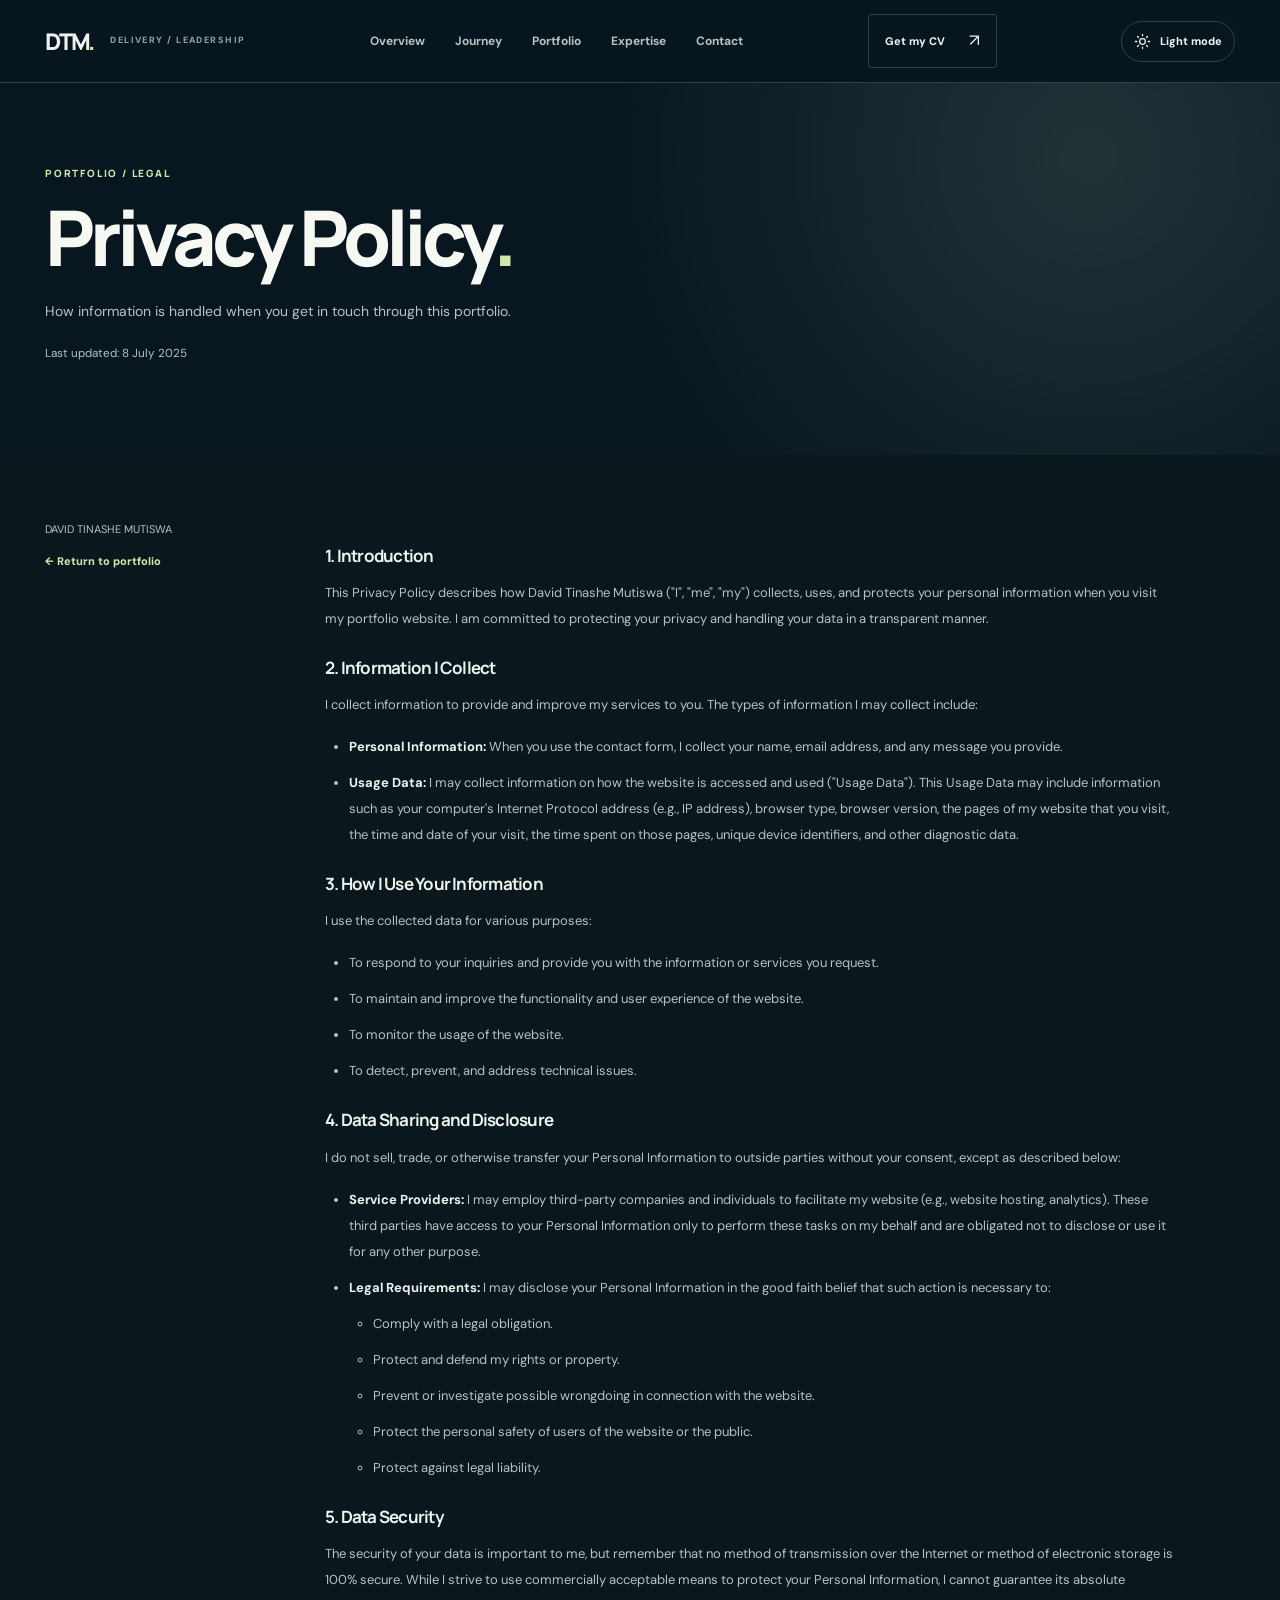
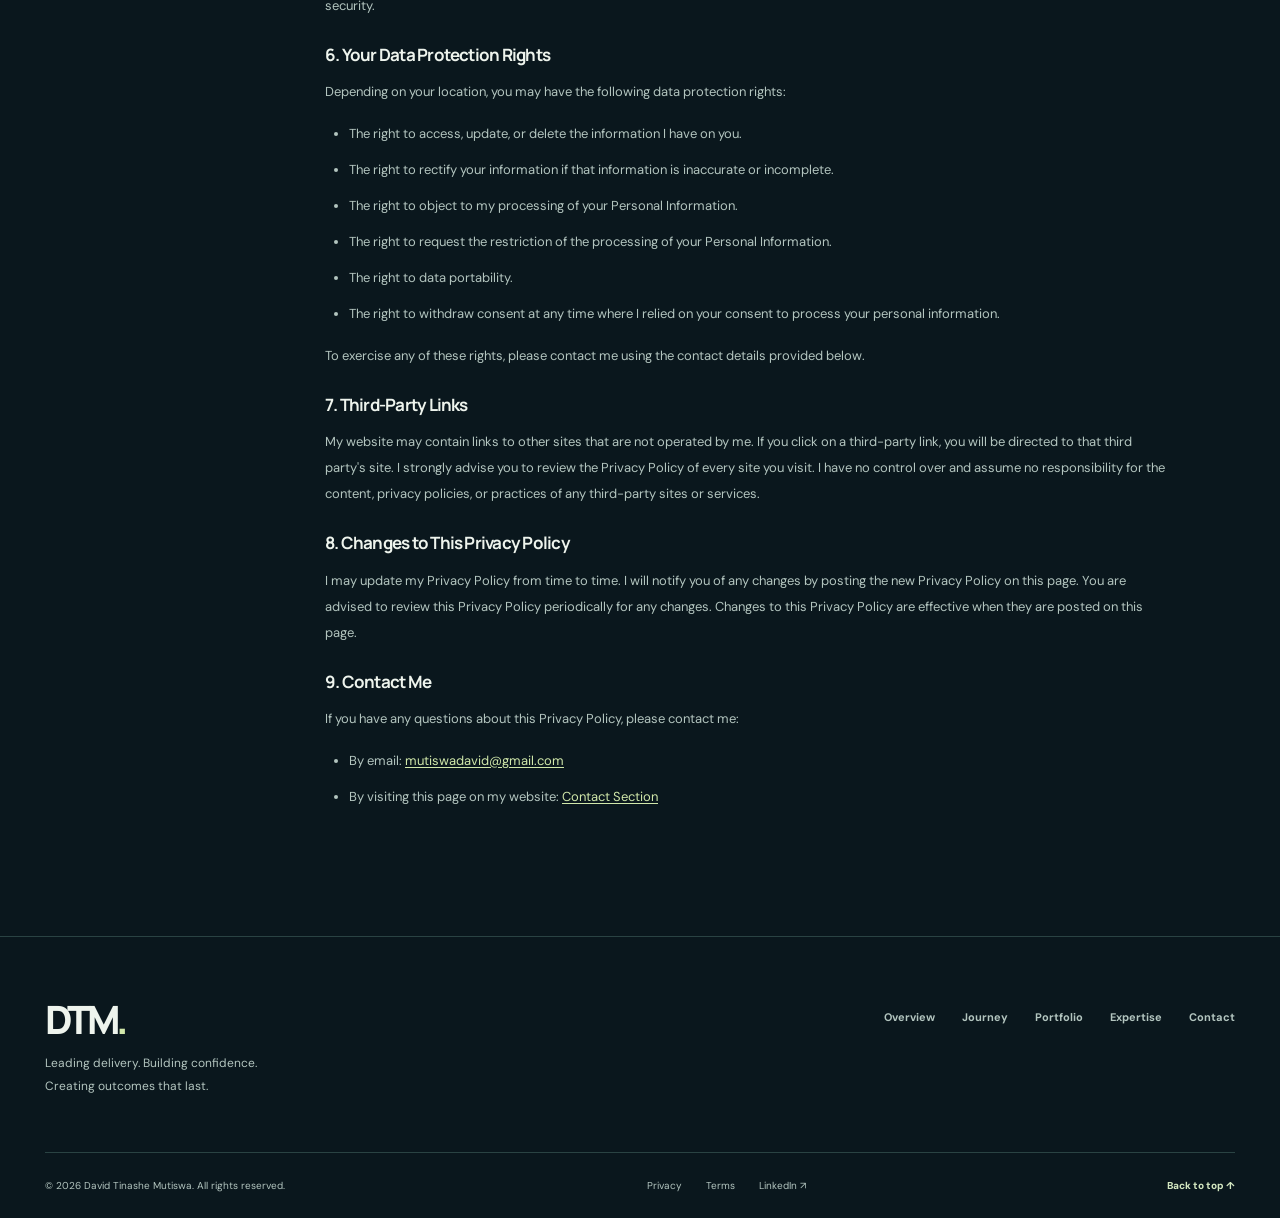
==== commit f44c0fae: "Update privacy.html with new structure and content" ====
--- a/privacy.html
+++ b/privacy.html
@@ -1,4 +1,5 @@
-<!doctype html><html lang="en"><head><meta charset="utf-8"><meta name="viewport" content="width=device-width, initial-scale=1"><meta name="theme-color" content="#081620"><meta name="description" content="Privacy Policy for the portfolio of David Tinashe Mutiswa."><title>Privacy Policy — David Tinashe Mutiswa</title><link rel="icon" href="favicon.svg" type="image/svg+xml"><link rel="preconnect" href="https://fonts.googleapis.com"><link rel="preconnect" href="https://fonts.gstatic.com" crossorigin><link href="https://fonts.googleapis.com/css2?family=DM+Sans:wght@400;500;600;700&family=Manrope:wght@400;500;600;700;800&display=swap" rel="stylesheet"><link rel="stylesheet" href="style.css"><script src="script.js" defer></script></head><body><a class="skip-link" href="#main">Skip to main content</a><div class="reading-progress"><span></span></div><header class="site-header" id="top"><div class="container header-inner"><a class="brand" href="index.html#home" aria-label="David Tinashe Mutiswa home"><span class="brand-mark">DTM<span class="brand-dot">.</span></span><span class="brand-caption">DELIVERY / LEADERSHIP</span></a><nav class="primary-nav" id="primary-nav" aria-label="Main navigation"><a href="index.html#about">Overview</a><a href="index.html#experience">Journey</a><a href="index.html#projects">Portfolio</a><a href="index.html#expertise">Expertise</a><a href="index.html#contact">Contact</a></nav><a class="header-action" href="cv.pdf" download="David_Tinashe_Mutiswa_CV.pdf">Get my CV <span aria-hidden="true">↗</span></a><button class="menu-toggle" type="button" aria-label="Open menu" aria-controls="primary-nav" aria-expanded="false"><span></span><span></span><span></span></button></div></header><main id="main"><section class="legal-hero"><div class="container"><span class="section-no">PORTFOLIO / LEGAL</span><h1>Privacy Policy<span style="color:#d1e8aa">.</span></h1><p>How information is handled when you get in touch through this portfolio.</p><p><small>Last updated: 8 July 2025</small></p></div></section><section class="legal-content"><div class="container legal-layout"><aside class="legal-sidebar">DAVID TINASHE MUTISWA<a href="index.html">← Return to portfolio</a></aside><div class="legal-body"><h3>1. Introduction</h3><p>This Privacy Policy describes how David Tinashe Mutiswa ("I", "me", "my") collects, uses, and protects your personal information when you visit my portfolio website. I am committed to protecting your privacy and handling your data in a transparent manner.</p><h3>2. Information I Collect</h3><p>I collect information to provide and improve my services to you. The types of information I may collect include:</p><ul>
+<!DOCTYPE html>
+<html data-theme="dark" lang="en"><head><meta charset="utf-8"/><meta content="width=device-width, initial-scale=1" name="viewport"/><meta content="#081620" name="theme-color"/><meta content="Privacy Policy for the portfolio of David Tinashe Mutiswa." name="description"/><title>Privacy Policy — David Tinashe Mutiswa</title><link href="favicon.svg" rel="icon" type="image/svg+xml"/><link href="https://fonts.googleapis.com" rel="preconnect"/><link crossorigin="" href="https://fonts.gstatic.com" rel="preconnect"/><script>try{document.documentElement.dataset.theme=localStorage.getItem('dtm-theme')==='light'?'light':'dark'}catch(e){document.documentElement.dataset.theme='dark'}</script><link href="https://fonts.googleapis.com/css2?family=DM+Sans:wght@400;500;600;700&amp;family=Manrope:wght@400;500;600;700;800&amp;display=swap" rel="stylesheet"/><link href="style.css" rel="stylesheet"/><script defer="" src="script.js"></script></head><body><a class="skip-link" href="#main">Skip to main content</a><div class="reading-progress"><span></span></div><header class="site-header" id="top"><div class="container header-inner"><a aria-label="David Tinashe Mutiswa home" class="brand" href="index.html#home"><span class="brand-mark">DTM<span class="brand-dot">.</span></span><span class="brand-caption">DELIVERY / LEADERSHIP</span></a><nav aria-label="Main navigation" class="primary-nav" id="primary-nav"><a href="index.html#about">Overview</a><a href="index.html#experience">Journey</a><a href="index.html#projects">Portfolio</a><a href="index.html#expertise">Expertise</a><a href="index.html#contact">Contact</a></nav><a class="header-action" download="David_Tinashe_Mutiswa_CV.pdf" href="cv.pdf">Get my CV <span aria-hidden="true">↗</span></a><button aria-label="Switch to light theme" class="theme-toggle" title="Switch to light theme" type="button"><svg aria-hidden="true" class="theme-icon theme-sun" fill="none" stroke="currentColor" stroke-linecap="round" stroke-linejoin="round" stroke-width="1.8" viewbox="0 0 24 24" xmlns="http://www.w3.org/2000/svg"><circle cx="12" cy="12" r="4"></circle><path d="M12 2v2m0 16v2M4.9 4.9l1.4 1.4m11.4 11.4 1.4 1.4M2 12h2m16 0h2M4.9 19.1l1.4-1.4M17.7 6.3l1.4-1.4"></path></svg><svg aria-hidden="true" class="theme-icon theme-moon" fill="none" stroke="currentColor" stroke-linecap="round" stroke-linejoin="round" stroke-width="1.8" viewbox="0 0 24 24" xmlns="http://www.w3.org/2000/svg"><path d="M20.5 14.1A8.6 8.6 0 0 1 9.9 3.5 8.8 8.8 0 1 0 20.5 14.1Z"></path></svg><span class="theme-toggle-text">Light mode</span></button><button aria-controls="primary-nav" aria-expanded="false" aria-label="Open menu" class="menu-toggle" type="button"><span></span><span></span><span></span></button></div></header><main id="main"><section class="legal-hero"><div class="container"><span class="section-no">PORTFOLIO / LEGAL</span><h1>Privacy Policy<span style="color:#d1e8aa">.</span></h1><p>How information is handled when you get in touch through this portfolio.</p><p><small>Last updated: 8 July 2025</small></p></div></section><section class="legal-content"><div class="container legal-layout"><aside class="legal-sidebar">DAVID TINASHE MUTISWA<a href="index.html">← Return to portfolio</a></aside><div class="legal-body"><h3>1. Introduction</h3><p>This Privacy Policy describes how David Tinashe Mutiswa ("I", "me", "my") collects, uses, and protects your personal information when you visit my portfolio website. I am committed to protecting your privacy and handling your data in a transparent manner.</p><h3>2. Information I Collect</h3><p>I collect information to provide and improve my services to you. The types of information I may collect include:</p><ul>
 <li><strong>Personal Information:</strong> When you use the contact form, I collect your name, email address, and any message you provide.</li>
 <li><strong>Usage Data:</strong> I may collect information on how the website is accessed and used ("Usage Data"). This Usage Data may include information such as your computer's Internet Protocol address (e.g., IP address), browser type, browser version, the pages of my website that you visit, the time and date of your visit, the time spent on those pages, unique device identifiers, and other diagnostic data.</li>
 </ul><h3>3. How I Use Your Information</h3><p>I use the collected data for various purposes:</p><ul>
@@ -27,4 +28,4 @@
 </ul><p>To exercise any of these rights, please contact me using the contact details provided below.</p><h3>7. Third-Party Links</h3><p>My website may contain links to other sites that are not operated by me. If you click on a third-party link, you will be directed to that third party's site. I strongly advise you to review the Privacy Policy of every site you visit. I have no control over and assume no responsibility for the content, privacy policies, or practices of any third-party sites or services.</p><h3>8. Changes to This Privacy Policy</h3><p>I may update my Privacy Policy from time to time. I will notify you of any changes by posting the new Privacy Policy on this page. You are advised to review this Privacy Policy periodically for any changes. Changes to this Privacy Policy are effective when they are posted on this page.</p><h3>9. Contact Me</h3><p>If you have any questions about this Privacy Policy, please contact me:</p><ul>
 <li>By email: <a href="mailto:mutiswadavid@gmail.com">mutiswadavid@gmail.com</a></li>
 <li>By visiting this page on my website: <a href="index.html#contact">Contact Section</a></li>
-</ul></div></div></section></main><footer class="site-footer"><div class="container"><div class="footer-top"><div><a href="index.html" class="footer-brand">DTM<span>.</span></a><p>Leading delivery. Building confidence.<br>Creating outcomes that last.</p></div><div class="footer-nav"><a href="index.html#about">Overview</a><a href="index.html#experience">Journey</a><a href="index.html#projects">Portfolio</a><a href="index.html#expertise">Expertise</a><a href="index.html#contact">Contact</a></div></div><div class="footer-bottom"><span>© <span class="current-year">2026</span> David Tinashe Mutiswa. All rights reserved.</span><div><a href="privacy.html">Privacy</a><a href="terms.html">Terms</a><a href="https://www.linkedin.com/in/david-tinashe-mutiswa" rel="noopener noreferrer" target="_blank">LinkedIn ↗</a></div><a href="#top" class="to-top">Back to top ↑</a></div></div></footer></body></html>+</ul></div></div></section></main><footer class="site-footer"><div class="container"><div class="footer-top"><div><a class="footer-brand" href="index.html">DTM<span>.</span></a><p>Leading delivery. Building confidence.<br/>Creating outcomes that last.</p></div><div class="footer-nav"><a href="index.html#about">Overview</a><a href="index.html#experience">Journey</a><a href="index.html#projects">Portfolio</a><a href="index.html#expertise">Expertise</a><a href="index.html#contact">Contact</a></div></div><div class="footer-bottom"><span>© <span class="current-year">2026</span> David Tinashe Mutiswa. All rights reserved.</span><div><a href="privacy.html">Privacy</a><a href="terms.html">Terms</a><a href="https://www.linkedin.com/in/tinashe-shenjere-8211621a4/" rel="noopener noreferrer" target="_blank">LinkedIn ↗</a></div><a class="to-top" href="#top">Back to top ↑</a></div></div></footer></body></html>
--- a/style.css
+++ b/style.css
@@ -32,3 +32,299 @@
 @media(max-width:900px){:root{--header-height:72px}.brand-caption{display:none}.site-header .header-action{margin-left:auto}.menu-toggle{display:block;z-index:2}.primary-nav{position:absolute;top:calc(var(--header-height) - 1px);left:0;right:0;padding:14px 32px 24px;background:#0b2029;border-bottom:1px solid #375047;display:none;flex-direction:column;align-items:stretch;gap:0;box-shadow:0 20px 30px rgba(0,0,0,.18)}.primary-nav.open{display:flex}.primary-nav a{padding:14px 0;font-size:14px;border-bottom:1px solid #263e42}.primary-nav a::after{display:none}.menu-toggle[aria-expanded=true] span:first-child{transform:translateY(7px) rotate(45deg)}.menu-toggle[aria-expanded=true] span:nth-child(2){opacity:0}.menu-toggle[aria-expanded=true] span:last-child{transform:translateY(-7px) rotate(-45deg)}.hero-grid{grid-template-columns:1fr .77fr;min-height:620px;padding-top:65px;gap:24px}.hero h1{font-size:clamp(2.9rem,6vw,4.25rem)}.hero-visual{min-height:450px}.portrait-frame{height:400px;width:94%}.visual-stamp.stamp-top{right:-7px;top:50px;min-width:auto;padding:12px}.visual-stamp.stamp-top strong{font-size:12px}.visual-stamp.stamp-top span:last-child{display:none}.stamp-bottom{bottom:38px;padding:10px}.stamp-bottom .stamp-icon{width:30px;height:30px;font-size:20px}.metric{padding-inline:15px}.about-layout{display:block}.section-aside{margin-bottom:24px}.aside-motif{display:none}.journey-layout{grid-template-columns:1fr}.aside-card{min-height:370px}.project-grid{grid-template-columns:repeat(2,1fr)}.credentials-layout{gap:35px}.contact-layout{grid-template-columns:1fr}.contact-info{padding-top:32px}.contact-intro h2{max-width:700px}.contact-form-wrap{max-width:760px}.legal-layout{grid-template-columns:1fr;gap:25px}.legal-sidebar a{display:inline-block;margin-right:20px}}
 @media(max-width:620px){:root{--header-height:66px}.container{width:calc(100% - 36px)}.header-action{display:none}.hero-grid{grid-template-columns:1fr;padding-top:58px;padding-bottom:55px;gap:35px}.hero-copy{padding:0}.hero h1{font-size:clamp(2.95rem,10.8vw,4.7rem);line-height:1.12;margin:24px 0}.hero-role{font-size:11px;line-height:1.9}.hero-intro{font-size:14px;line-height:1.85}.hero-buttons{gap:9px;margin:25px 0 30px}.button{padding:10px 14px;gap:16px}.hero-footnote{font-size:10px}.hero-visual{min-height:425px;margin:0 16px}.portrait-frame{height:415px;width:min(84%,365px)}.portrait-grid{width:88%;right:3%;top:2%}.stamp-top{top:45px!important;right:0!important}.stamp-bottom{left:-7px;bottom:30px}.hero-bottom{padding-bottom:20px}.hero-bottom>span:last-child{display:none}.impact{padding:25px 0}.impact-header{gap:14px;padding-bottom:15px}.impact-header h2{font-size:14px}.metric-grid{grid-template-columns:repeat(2,1fr);gap:22px 0}.metric{padding:10px 15px 13px;border-right:0;border-bottom:1px solid #cfd9d1}.metric:nth-child(odd){padding-left:0;border-right:1px solid #cfd9d1}.metric:last-child{border-bottom:0}.metric strong{font-size:2.8rem}.metric>span{font-size:10px;margin-top:6px}.section{padding:77px 0}.display-heading{font-size:clamp(2.3rem,9.5vw,3.45rem);margin:13px 0 22px}.section-top{display:block;margin-bottom:30px}.section-top>p{max-width:90%;margin-top:18px}.focus-grid{grid-template-columns:1fr;margin-top:28px;gap:10px}.focus-card{padding:19px}.focus-card h3{margin-top:12px}.timeline{padding-left:20px}.timeline::before{left:2px}.timeline-pin{left:-23px}.timeline-item{display:block;padding-bottom:30px}.timeline-year{margin-bottom:8px}.timeline-detail h3{font-size:19px}.aside-card{min-height:360px}.portfolio-toolbar{display:block}.filter-list{gap:5px}.filter-chip{font-size:10px;padding:9px 10px}.project-search{margin-top:19px;width:100%;padding:8px 0}.portfolio-meta{margin-top:17px}.portfolio-meta span:last-child{display:none}.project-grid{grid-template-columns:1fr;gap:12px}.project-card,.project-card.featured{min-height:350px}.project-content h3{font-size:22px}.project-content{padding:22px}.expertise-grid{grid-template-columns:1fr;gap:10px}.expertise-card{min-height:250px}.expertise-bottom{grid-template-columns:1fr;gap:15px}.credentials-layout{grid-template-columns:1fr;gap:20px}.credential{grid-template-columns:55px 1fr 15px;gap:10px;padding:18px}.credential h3{font-size:15px}.contact-section{padding:85px 0}.contact-intro h2{font-size:clamp(3.2rem,13vw,5.3rem)}.contact-email{font-size:clamp(15px,4vw,21px)}.contact-info{gap:15px}.contact-form-wrap{padding:24px 17px}.field-row{grid-template-columns:1fr;gap:0}.footer-top{display:block;padding-bottom:25px}.footer-nav{gap:14px 23px;padding-top:30px}.footer-bottom{display:block}.footer-bottom>div{margin:14px 0}.to-top{display:inline-block;margin-top:3px}.legal-hero{padding:65px 0}.legal-content{padding:45px 0 75px}}
 @media(prefers-reduced-motion:reduce){html{scroll-behavior:auto}*,*::before,*::after{animation-duration:.01ms!important;animation-iteration-count:1!important;transition-duration:.01ms!important;scroll-behavior:auto!important}.js .reveal{opacity:1;transform:none}}
+
+/* ========================================================================
+   2026 premium responsive refresh — colour modes, portrait and accessibility
+   The default navy + lime visual language is preserved throughout.
+   ======================================================================== */
+:root,
+html[data-theme="dark"] {
+  color-scheme: dark;
+  --canvas: #0a171d;
+  --canvas-alt: #102128;
+  --panel: #14272d;
+  --panel-raised: #1a3237;
+  --ink-on-canvas: #eef4ed;
+  --copy-on-canvas: #b3c5bf;
+  --subtle-on-canvas: #92aaa3;
+  --border-on-canvas: #2a4343;
+  --light-green: #d1e8aa;
+  --hero-ground: #081620;
+  --hero-foreground: #f6f8f2;
+  --hero-copy: #b3c4c5;
+  --nav-ground: rgba(8, 22, 32, .96);
+  --field-ground: #10262b;
+}
+html[data-theme="light"] {
+  color-scheme: light;
+  --canvas: #f6f8f3;
+  --canvas-alt: #e9eee8;
+  --panel: #ffffff;
+  --panel-raised: #f7faf6;
+  --ink-on-canvas: #14282e;
+  --copy-on-canvas: #4c625f;
+  --subtle-on-canvas: #607972;
+  --border-on-canvas: #d3ded4;
+  --light-green: #bddc90;
+  --hero-ground: #edf3e9;
+  --hero-foreground: #122a30;
+  --hero-copy: #455f5b;
+  --nav-ground: rgba(247, 250, 245, .96);
+  --field-ground: #ffffff;
+}
+html { scroll-padding-top: 85px; }
+body { background: var(--canvas); color: var(--ink-on-canvas); transition: background-color .32s ease, color .32s ease; }
+img { display: block; }
+.container { max-width: var(--page); }
+
+/* Consistent navigation + independent theme switcher on all three pages. */
+.site-header { background: var(--nav-ground); border-color: var(--border-on-canvas); color: var(--ink-on-canvas); }
+.primary-nav a { color: var(--copy-on-canvas); }
+.primary-nav a:hover, .primary-nav a.active { color: var(--ink-on-canvas); }
+.brand-caption { color: var(--subtle-on-canvas); }
+.header-inner { gap: clamp(10px, 1.6vw, 23px); }
+.header-action { color: var(--ink-on-canvas); border-color: var(--border-on-canvas); }
+.theme-toggle {
+  display: inline-flex; align-items: center; justify-content: center; gap: 9px;
+  flex-shrink: 0; min-height: 41px; min-width: 41px; padding: 8px 12px;
+  border: 1px solid var(--border-on-canvas); border-radius: 999px;
+  color: var(--ink-on-canvas); background: transparent;
+  font-size: 11px; font-weight: 800; line-height: 1;
+  transition: background-color .22s ease, border-color .22s ease, color .22s ease, transform .22s ease;
+}
+.theme-toggle:hover { background: var(--panel-raised); border-color: #8da68b; transform: translateY(-1px); }
+.theme-toggle:focus-visible { outline-color: var(--light-green); }
+.theme-icon { width: 17px; height: 17px; flex: 0 0 17px; }
+.theme-moon { display: none; }
+html[data-theme="light"] .theme-sun { display: none; }
+html[data-theme="light"] .theme-moon { display: block; }
+.menu-toggle span { background: var(--ink-on-canvas); }
+
+/* Branded hero: keep the supplied image entire and move *all* labels below it. */
+.hero { background: var(--hero-ground); color: var(--hero-foreground); }
+.hero-grid { grid-template-columns: minmax(0, 1.08fr) minmax(0, .92fr); gap: clamp(36px, 5vw, 80px); align-items: center; padding-block: clamp(54px, 6vw, 90px) 58px; min-height: 650px; }
+.hero-copy { min-width: 0; }
+.hero .eyebrow-light { color: var(--hero-foreground); }
+.hero .eyebrow-muted { color: var(--subtle-on-canvas); }
+.hero h1 { font-size: clamp(3rem, 5.25vw, 5.4rem); text-wrap: balance; }
+.hero h1 span { color: var(--lime); }
+.hero h1 em { color: var(--hero-foreground); }
+.hero-intro { color: var(--hero-copy); max-width: 560px; }
+.hero-footnote { color: var(--hero-copy); }
+.hero .button-outline { color: var(--hero-foreground); border-color: var(--subtle-on-canvas); }
+.hero .button-outline:hover { background: var(--panel-raised); }
+.hero-visual {
+  position: relative; margin: 0; padding: 0;
+  display: flex; flex-direction: column; align-items: center; justify-content: flex-start;
+  gap: 0; width: 100%; min-height: 0; isolation: isolate;
+}
+.portrait-grid {
+  pointer-events: none; z-index: -1; width: 80%; height: 65%;
+  top: 8%; right: -1%; transform: rotate(6deg); opacity: .7;
+  border-radius: 44% 44% 7px 7px;
+}
+.portrait-frame {
+  position: relative; width: min(100%, 390px); height: auto;
+  aspect-ratio: 1277 / 1536; flex: none;
+  border-radius: 46% 46% 5px 5px; overflow: hidden;
+  background: #172b36; box-shadow: 0 27px 64px rgba(0, 0, 0, .24);
+}
+.portrait-frame::after { border: 1px solid rgba(209, 232, 170, .18); }
+.hero-portrait {
+  display: block; width: 100%; height: 100%; object-fit: contain;
+  object-position: center; filter: none;
+}
+.portrait-identity {
+  width: min(100%, 390px); display: flex; align-items: center; justify-content: space-between;
+  gap: 10px; margin: 9px 0 14px;
+  font: 800 10px/1.4 var(--head); letter-spacing: .12em; color: var(--hero-foreground);
+}
+.portrait-identity span:last-child { font-size: 9px; opacity: .68; }
+.portrait-notes { display: grid; grid-template-columns: 1.17fr 1fr; width: min(100%, 390px); gap: 10px; }
+.portrait-note {
+  display: flex; flex-direction: column; justify-content: center; gap: 4px;
+  position: relative; background: var(--panel); color: var(--ink-on-canvas);
+  border: 1px solid var(--border-on-canvas); border-radius: 6px;
+  padding: 13px 15px; min-width: 0;
+  transition: transform .28s ease, border-color .28s ease;
+}
+.portrait-note:hover { transform: translateY(-3px); border-color: #8baa83; }
+.portrait-note .mini-label { color: #a8c68a; font-size: 9px; }
+.portrait-note strong { display: block; font: 800 clamp(12px, 1.25vw, 15px)/1.25 var(--head); }
+.portrait-note small { display: block; font-size: 10px; color: var(--copy-on-canvas); line-height: 1.5; }
+.portrait-note-years { flex-direction: row; align-items: center; gap: 11px; }
+.portrait-note-years .stamp-icon { width: 34px; height: 34px; font-size: 19px; flex: 0 0 34px; color: #172a24; }
+.hero-bottom { color: var(--subtle-on-canvas); }
+html[data-theme="light"] .hero h1 span { color: #56883d; }
+html[data-theme="light"] .hero-role { color: #345f44; }
+html[data-theme="light"] .eyebrow-line, html[data-theme="light"] .scroll-line::after { background: #5a923a; }
+html[data-theme="light"] .button-outline:hover { background: #dae8d4; }
+html[data-theme="light"] .portrait-grid { border-color: #99bd9d; }
+html[data-theme="light"] .portrait-note .mini-label { color: #38714f; }
+html[data-theme="light"] .role-separator { color: #8fa49a; }
+html[data-theme="light"] .pulse-dot { background: #5f923e; }
+
+/* True site-wide dark/light switch; not just a hero recolour. */
+.impact, .about-section, .journey-section, .projects-section,
+.expertise-section, .credentials-section, .legal-content {
+  color: var(--ink-on-canvas); border-color: var(--border-on-canvas);
+}
+.impact, .journey-section, .expertise-section { background: var(--canvas-alt); }
+.about-section, .projects-section, .credentials-section, .legal-content { background: var(--canvas); }
+.impact-header, .portfolio-meta, .expertise-bottom, .portfolio-end { border-color: var(--border-on-canvas); }
+.impact-header h2, .metric strong, .display-heading,
+.focus-card h3, .timeline-detail h3, .project-card h3,
+.expertise-card h3, .credential h3, .credential-date, .legal-body h2, .legal-body h3 {
+  color: var(--ink-on-canvas);
+}
+.metric { border-color: var(--border-on-canvas); }
+.metric strong { color: var(--ink-on-canvas); }
+.metric > span, .small-label, .section-no, .metric-plus,
+.section-top > p, .lead-text, .about-section .section-body > p:not(.lead-text):not(.small-label),
+.focus-card p, .timeline-detail p, .timeline-year,
+.project-content > p:not(.project-industry):not(.project-subtitle),
+.project-subtitle, .expertise-card p, .expertise-bottom p:last-child,
+.credentials-layout > div:first-child > p, .credential p, .legal-body p, .legal-body li,
+.legal-body strong, .legal-sidebar, .portfolio-meta, .project-type,
+.project-index, .project-detail p { color: var(--copy-on-canvas); }
+.display-heading span { color: #a8c98e; }
+.lead-text { color: var(--ink-on-canvas); }
+.section-no, .small-label, .accent-label { color: var(--subtle-on-canvas); }
+.focus-card, .project-card:not(.featured), .expertise-card, .credential, .no-results {
+  background: var(--panel); color: var(--ink-on-canvas); border-color: var(--border-on-canvas);
+}
+.focus-card:hover, .project-card:hover, .expertise-card:hover {
+  background: var(--panel-raised); border-color: #739b81;
+  box-shadow: 0 14px 40px rgba(0, 0, 0, .12);
+}
+.timeline::before, .timeline-detail, .timeline-pin, .project-detail { border-color: var(--border-on-canvas); }
+.timeline::before { background: var(--border-on-canvas); }
+.timeline-pin { background: var(--canvas-alt); }
+.timeline-item.current .timeline-pin { background: var(--lime); border-color: var(--lime); }
+.status-pill { color: var(--ink-on-canvas); background: var(--panel-raised); border-color: #5c836f; }
+.filter-chip { background: transparent; color: var(--copy-on-canvas); border-color: var(--border-on-canvas); }
+.filter-chip:hover { color: var(--ink-on-canvas); border-color: #89b78a; }
+.filter-chip.active { background: var(--lime); border-color: var(--lime); color: #14251e; }
+.project-search { color: var(--copy-on-canvas); border-color: var(--border-on-canvas); }
+.project-search input { color: var(--ink-on-canvas); }
+.project-search input::placeholder { color: var(--subtle-on-canvas); }
+.portfolio-meta span:first-child { color: var(--ink-on-canvas); }
+.project-tags span, .chip-row span { background: var(--panel-raised); border-color: var(--border-on-canvas); color: var(--copy-on-canvas); }
+.project-detail summary, .text-button, .legal-sidebar a, .legal-body a { color: var(--light-green); }
+.project-detail summary { color: var(--light-green); }
+.no-results p { color: var(--copy-on-canvas); }
+.credential small, .credential-arrow, .credential-date, .expertise-icon { color: var(--subtle-on-canvas); }
+.project-card.featured { background: #102831; color: #fff; }
+.project-card.featured:nth-child(2) { background: #17343a; }
+.project-card.featured h3 { color: white; }
+.project-card.featured .project-detail summary { color: #d4edc0; }
+.project-card.featured .project-tags span { color: #d1e7d5; background: #29464a; border-color: #41615e; }
+.project-card.featured .project-content > p:not(.project-industry):not(.project-subtitle) { color: #bed0cb; }
+.project-card.featured .project-subtitle { color: #b8d5c0; }
+.project-card.featured .project-type, .project-card.featured .project-index { color: #b0c8bb; }
+
+/* The contact card and legal pages participate in the selected scheme too. */
+.contact-section { color: var(--ink-on-canvas); background: var(--canvas-alt); }
+.contact-intro h2, .contact-email, .form-heading h3 { color: var(--ink-on-canvas); }
+.contact-intro > p, .contact-info { color: var(--copy-on-canvas); }
+.contact-form-wrap { background: var(--panel); color: var(--ink-on-canvas); border: 1px solid var(--border-on-canvas); }
+.form-heading span, .form-field label, .form-notice { color: var(--copy-on-canvas); }
+.form-field input, .form-field textarea { background: var(--field-ground); border-color: var(--border-on-canvas); color: var(--ink-on-canvas); }
+.form-field input::placeholder, .form-field textarea::placeholder { color: var(--subtle-on-canvas); }
+.form-field input:focus, .form-field textarea:focus { border-color: #91bd7c; outline: 2px solid #91bd7c; outline-offset: 1px; }
+.site-footer { background: var(--canvas); color: var(--copy-on-canvas); border-top: 1px solid var(--border-on-canvas); }
+.footer-brand, .footer-nav a, .footer-bottom, .footer-top p, .footer-bottom a { color: var(--copy-on-canvas); }
+.footer-brand { color: var(--ink-on-canvas); }
+.footer-bottom { border-color: var(--border-on-canvas); }
+.legal-hero { color: var(--hero-foreground); background: var(--hero-ground); }
+.legal-hero p { color: var(--hero-copy); }
+.legal-body strong { color: var(--ink-on-canvas); }
+html[data-theme="light"] .display-heading span { color: #507f60; }
+html[data-theme="light"] .metric-plus { color: #568c62; }
+html[data-theme="light"] .project-detail summary,
+html[data-theme="light"] .text-button,
+html[data-theme="light"] .legal-sidebar a,
+html[data-theme="light"] .legal-body a { color: #246849; }
+html[data-theme="light"] .legal-hero .section-no { color: #38714f; }
+html[data-theme="light"] .legal-hero h1 span[style] { color: #538b44 !important; }
+html[data-theme="light"] .aside-card { background: #17343a; }
+html[data-theme="light"] .contact-section .section-no { color: #3f7955; }
+html[data-theme="light"] .contact-intro h2 em { color: #4c8549; }
+html[data-theme="light"] .contact-email span { color: #4c8549; }
+html[data-theme="light"] .footer-brand span { color: #5e974b; }
+html[data-theme="light"] .form-feedback { color: #1d5138; }
+
+/* Responsive readability and breathing room, especially on actual 360-430px phones. */
+@media (max-width: 1180px) {
+  .brand-caption { display: none; }
+  .primary-nav { gap: clamp(10px, 1.35vw, 22px); }
+  .header-inner { gap: 14px; }
+  .theme-toggle-text { display: none; }
+  .theme-toggle { padding: 8px; }
+  .hero-grid { gap: 34px; }
+  .portrait-frame, .portrait-notes, .portrait-identity { width: min(100%, 350px); }
+}
+@media (max-width: 900px) {
+  .header-inner { justify-content: space-between; }
+  .site-header .header-action { margin-left: auto; }
+  .primary-nav { background: var(--canvas); border-color: var(--border-on-canvas); }
+  .primary-nav a { color: var(--ink-on-canvas); border-color: var(--border-on-canvas); }
+  .theme-toggle { margin-left: auto; }
+  .site-header .header-action + .theme-toggle { margin-left: 0; }
+  .hero-grid { grid-template-columns: 1fr .9fr; gap: 25px; }
+  .hero h1 { font-size: clamp(2.65rem, 5.6vw, 4.1rem); }
+  .hero-visual { min-height: 0; }
+  .portrait-frame, .portrait-notes, .portrait-identity { width: min(100%, 300px); }
+  .portrait-note { padding: 10px 11px; }
+  .portrait-note-years .stamp-icon { width: 25px; height: 25px; flex-basis: 25px; font-size: 16px; }
+  .portrait-note small { font-size: 9px; }
+}
+@media (max-width: 680px) {
+  .header-inner { gap: 10px; }
+  .brand { margin-right: auto; }
+  .site-header .header-action { display: none; }
+  .theme-toggle { margin-left: 0; }
+  .menu-toggle { width: 40px; height: 42px; padding: 9px; }
+  .hero-grid { display: flex; flex-direction: column; align-items: stretch; gap: 33px; padding-top: 47px; padding-bottom: 38px; min-height: 0; }
+  .hero-copy { width: 100%; }
+  .hero .eyebrow { flex-wrap: wrap; gap: 8px; font-size: 9px; letter-spacing: .12em; }
+  .hero h1 { font-size: clamp(2.75rem, 10.5vw, 4.4rem); line-height: 1.12; margin: 23px 0; }
+  .hero-role { font-size: 11px; }
+  .hero-intro { font-size: 14px; line-height: 1.85; }
+  .hero-buttons { margin: 25px 0 27px; }
+  .button { min-height: 48px; }
+  .hero-footnote { font-size: 10px; line-height: 1.75; }
+  .hero-visual { margin: 0; }
+  .portrait-frame { width: min(90%, 344px); }
+  .portrait-identity, .portrait-notes { width: min(90%, 344px); }
+  .portrait-grid { width: 78%; height: 67%; right: 6%; }
+  .portrait-identity { margin: 11px 0 12px; }
+  .portrait-notes { gap: 9px; grid-template-columns: 1.1fr 1fr; }
+  .portrait-note { padding: 12px; min-height: 74px; }
+  .portrait-note strong { font-size: 12px; }
+  .portrait-note small { font-size: 9px; }
+  .hero-bottom { padding-bottom: 25px; }
+  .metric { border-color: var(--border-on-canvas) !important; }
+  .metric:last-child { border-bottom: 0 !important; }
+  .section { padding: 80px 0; }
+  .display-heading { text-wrap: balance; }
+  .project-grid { grid-template-columns: 1fr; }
+  .project-card { min-height: 320px; }
+  .project-card.featured { min-height: 365px; }
+  .contact-info { padding-top: 35px; }
+  .form-field input, .form-field textarea { font-size: 16px; } /* prevents iOS autofocusing zoom */
+}
+@media (max-width: 380px) {
+  .container { width: calc(100% - 30px); }
+  .hero h1 { font-size: clamp(2.5rem, 10vw, 2.85rem); }
+  .eyebrow-muted { display: none; }
+  .hero-buttons { gap: 8px; }
+  .hero-buttons .button { font-size: 11px; padding-inline: 12px; gap: 9px; }
+  .portrait-note-years .stamp-icon { display: none; }
+  .portrait-note { padding: 10px; }
+  .portrait-notes { width: 100%; }
+  .filter-chip { padding: 8px 9px; }
+}
+@media (prefers-reduced-motion: reduce) {
+  body, .theme-toggle, .portrait-note { transition: none !important; }
+}
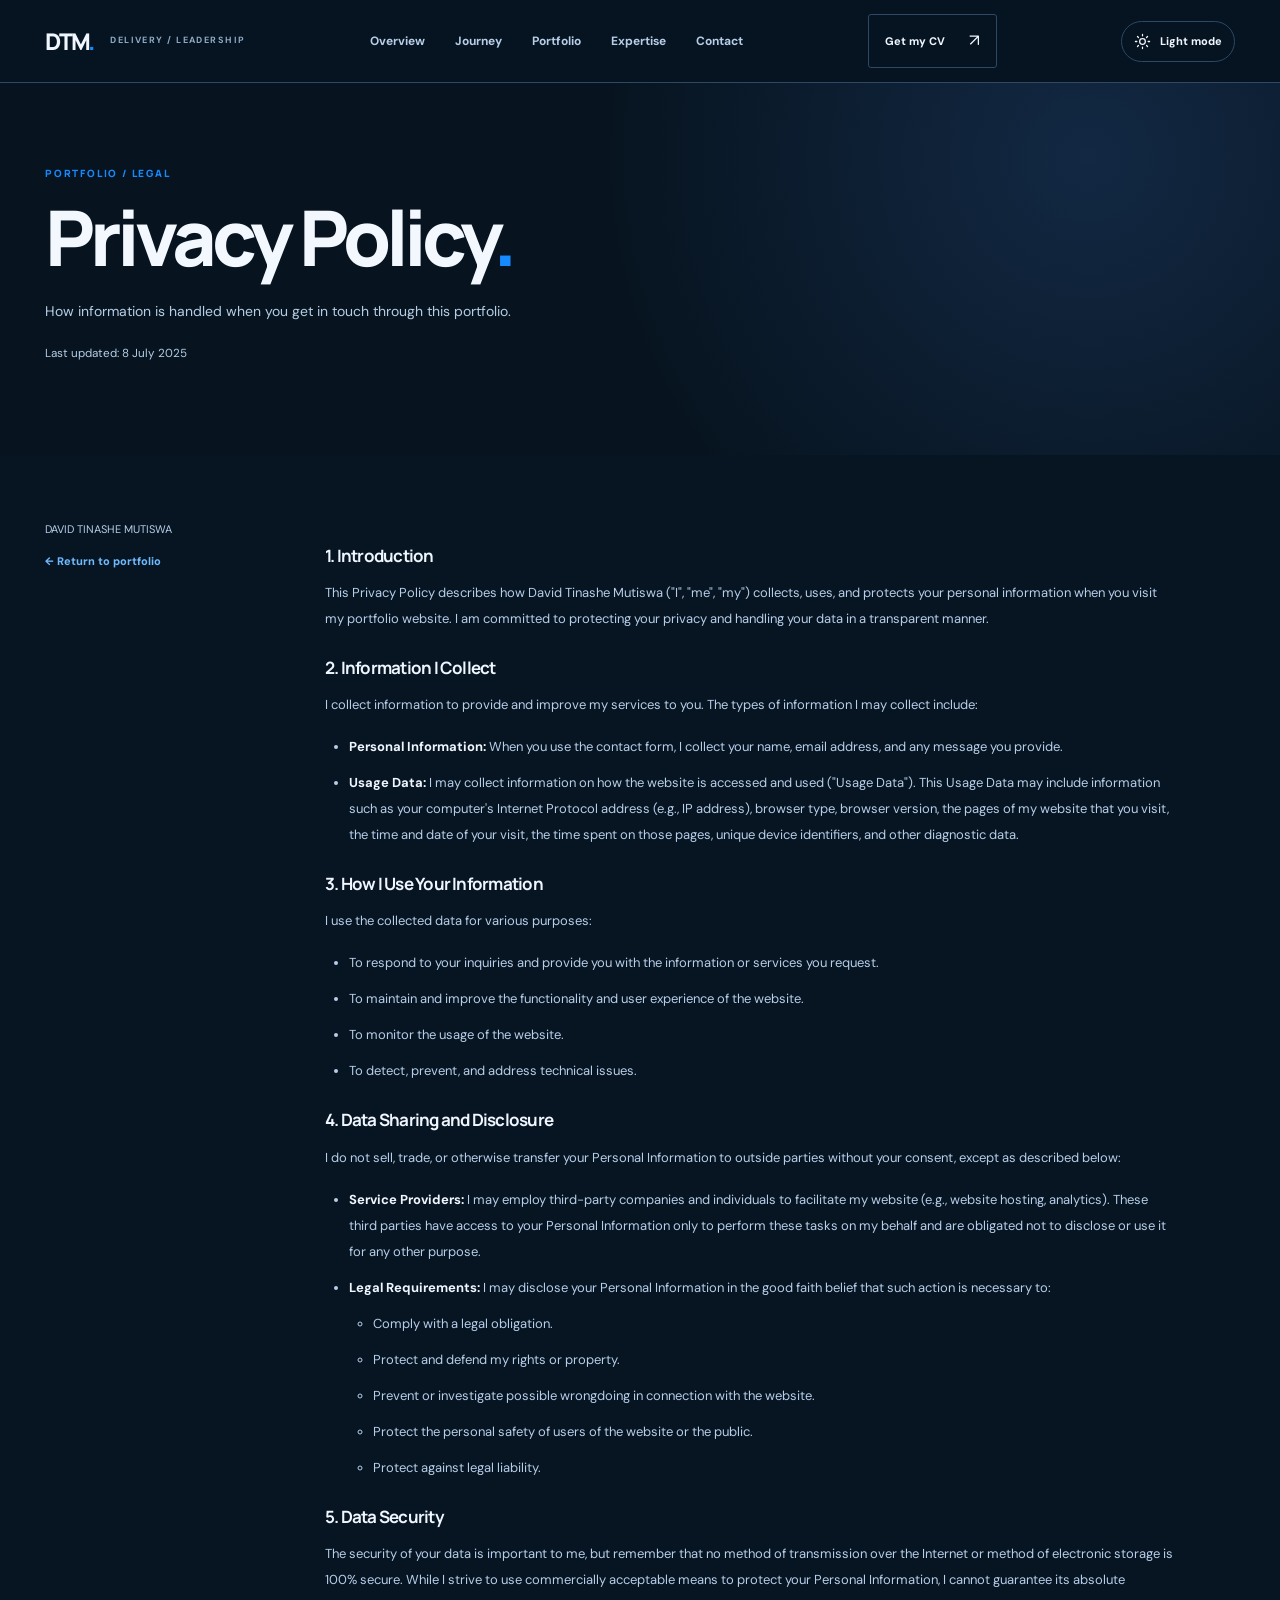
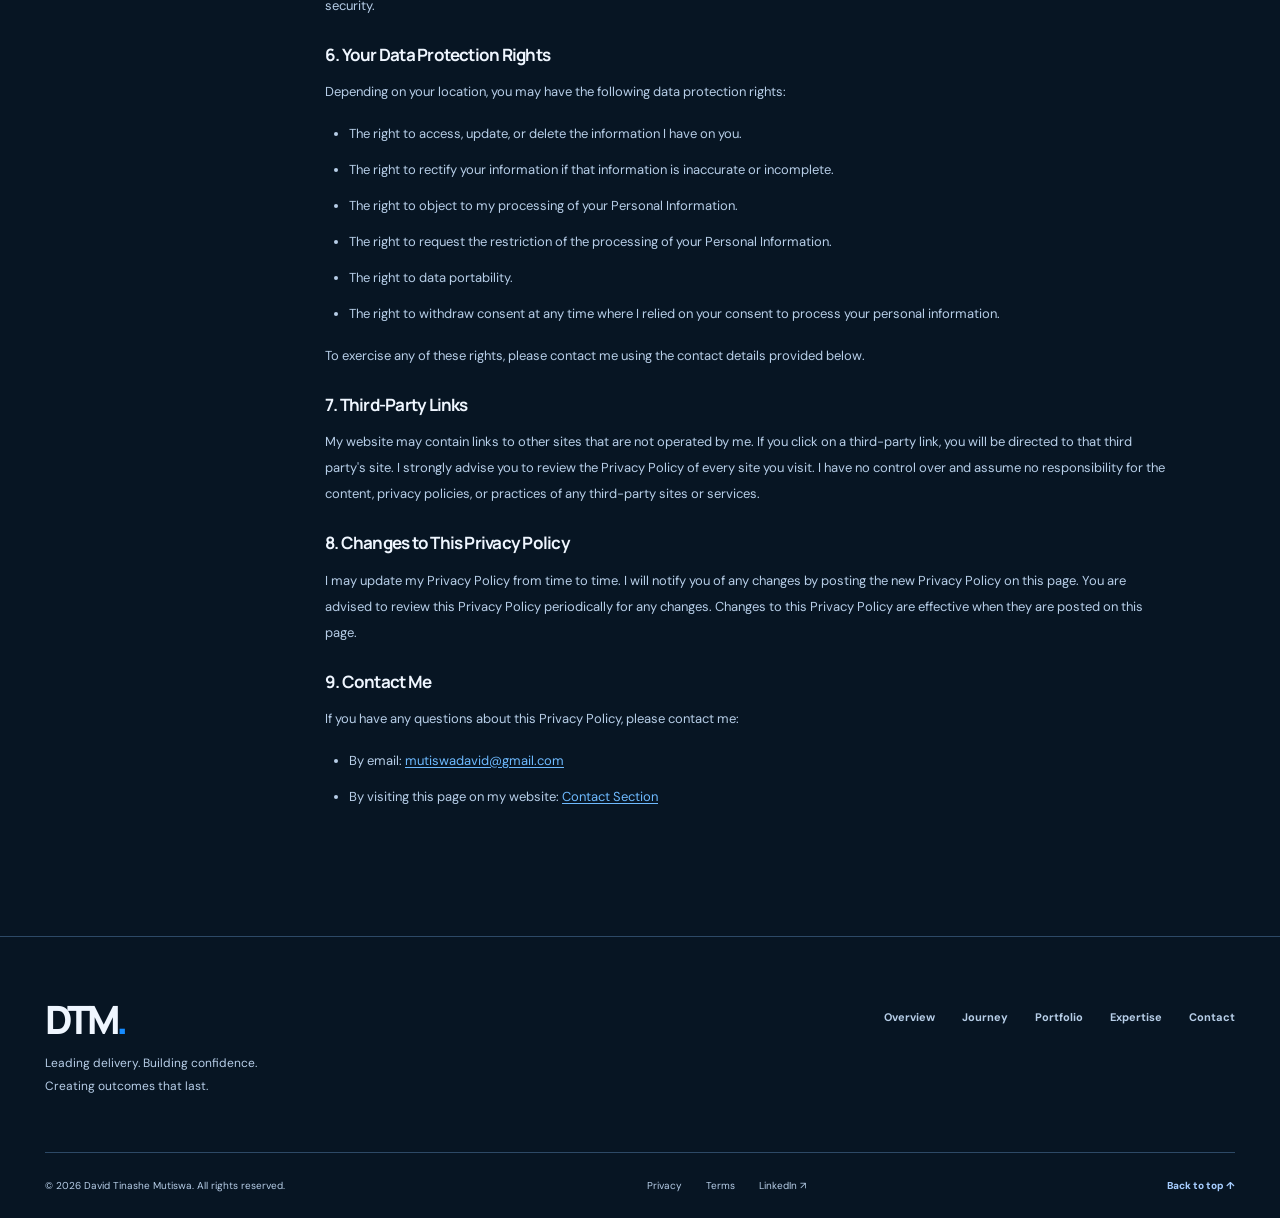
==== commit 5214a79b: "Revise privacy.html with updated policy details Updated the Privacy Policy page with new content and" ====
--- a/privacy.html
+++ b/privacy.html
@@ -1,5 +1,5 @@
 <!DOCTYPE html>
-<html data-theme="dark" lang="en"><head><meta charset="utf-8"/><meta content="width=device-width, initial-scale=1" name="viewport"/><meta content="#081620" name="theme-color"/><meta content="Privacy Policy for the portfolio of David Tinashe Mutiswa." name="description"/><title>Privacy Policy — David Tinashe Mutiswa</title><link href="favicon.svg" rel="icon" type="image/svg+xml"/><link href="https://fonts.googleapis.com" rel="preconnect"/><link crossorigin="" href="https://fonts.gstatic.com" rel="preconnect"/><script>try{document.documentElement.dataset.theme=localStorage.getItem('dtm-theme')==='light'?'light':'dark'}catch(e){document.documentElement.dataset.theme='dark'}</script><link href="https://fonts.googleapis.com/css2?family=DM+Sans:wght@400;500;600;700&amp;family=Manrope:wght@400;500;600;700;800&amp;display=swap" rel="stylesheet"/><link href="style.css" rel="stylesheet"/><script defer="" src="script.js"></script></head><body><a class="skip-link" href="#main">Skip to main content</a><div class="reading-progress"><span></span></div><header class="site-header" id="top"><div class="container header-inner"><a aria-label="David Tinashe Mutiswa home" class="brand" href="index.html#home"><span class="brand-mark">DTM<span class="brand-dot">.</span></span><span class="brand-caption">DELIVERY / LEADERSHIP</span></a><nav aria-label="Main navigation" class="primary-nav" id="primary-nav"><a href="index.html#about">Overview</a><a href="index.html#experience">Journey</a><a href="index.html#projects">Portfolio</a><a href="index.html#expertise">Expertise</a><a href="index.html#contact">Contact</a></nav><a class="header-action" download="David_Tinashe_Mutiswa_CV.pdf" href="cv.pdf">Get my CV <span aria-hidden="true">↗</span></a><button aria-label="Switch to light theme" class="theme-toggle" title="Switch to light theme" type="button"><svg aria-hidden="true" class="theme-icon theme-sun" fill="none" stroke="currentColor" stroke-linecap="round" stroke-linejoin="round" stroke-width="1.8" viewbox="0 0 24 24" xmlns="http://www.w3.org/2000/svg"><circle cx="12" cy="12" r="4"></circle><path d="M12 2v2m0 16v2M4.9 4.9l1.4 1.4m11.4 11.4 1.4 1.4M2 12h2m16 0h2M4.9 19.1l1.4-1.4M17.7 6.3l1.4-1.4"></path></svg><svg aria-hidden="true" class="theme-icon theme-moon" fill="none" stroke="currentColor" stroke-linecap="round" stroke-linejoin="round" stroke-width="1.8" viewbox="0 0 24 24" xmlns="http://www.w3.org/2000/svg"><path d="M20.5 14.1A8.6 8.6 0 0 1 9.9 3.5 8.8 8.8 0 1 0 20.5 14.1Z"></path></svg><span class="theme-toggle-text">Light mode</span></button><button aria-controls="primary-nav" aria-expanded="false" aria-label="Open menu" class="menu-toggle" type="button"><span></span><span></span><span></span></button></div></header><main id="main"><section class="legal-hero"><div class="container"><span class="section-no">PORTFOLIO / LEGAL</span><h1>Privacy Policy<span style="color:#d1e8aa">.</span></h1><p>How information is handled when you get in touch through this portfolio.</p><p><small>Last updated: 8 July 2025</small></p></div></section><section class="legal-content"><div class="container legal-layout"><aside class="legal-sidebar">DAVID TINASHE MUTISWA<a href="index.html">← Return to portfolio</a></aside><div class="legal-body"><h3>1. Introduction</h3><p>This Privacy Policy describes how David Tinashe Mutiswa ("I", "me", "my") collects, uses, and protects your personal information when you visit my portfolio website. I am committed to protecting your privacy and handling your data in a transparent manner.</p><h3>2. Information I Collect</h3><p>I collect information to provide and improve my services to you. The types of information I may collect include:</p><ul>
+<html data-theme="dark" lang="en"><head><meta charset="utf-8"/><meta content="width=device-width, initial-scale=1" name="viewport"/><meta content="#081620" name="theme-color"/><meta content="Privacy Policy for the portfolio of David Tinashe Mutiswa." name="description"/><title>Privacy Policy — David Tinashe Mutiswa</title><link href="favicon.svg?v=blue-20261017-2" rel="icon" type="image/svg+xml"/><link href="https://fonts.googleapis.com" rel="preconnect"/><link crossorigin="" href="https://fonts.gstatic.com" rel="preconnect"/><script>try{document.documentElement.dataset.theme=localStorage.getItem('dtm-theme')==='light'?'light':'dark'}catch(e){document.documentElement.dataset.theme='dark'}</script><link href="https://fonts.googleapis.com/css2?family=DM+Sans:wght@400;500;600;700&amp;family=Manrope:wght@400;500;600;700;800&amp;display=swap" rel="stylesheet"/><link href="style.css?v=blue-20261017-2" rel="stylesheet"/><script defer="" src="script.js"></script></head><body><a class="skip-link" href="#main">Skip to main content</a><div class="reading-progress"><span></span></div><header class="site-header" id="top"><div class="container header-inner"><a aria-label="David Tinashe Mutiswa home" class="brand" href="index.html#home"><span class="brand-mark">DTM<span class="brand-dot">.</span></span><span class="brand-caption">DELIVERY / LEADERSHIP</span></a><nav aria-label="Main navigation" class="primary-nav" id="primary-nav"><a href="index.html#about">Overview</a><a href="index.html#experience">Journey</a><a href="index.html#projects">Portfolio</a><a href="index.html#expertise">Expertise</a><a href="index.html#contact">Contact</a></nav><a class="header-action" download="David_Tinashe_Mutiswa_CV.pdf" href="cv.pdf">Get my CV <span aria-hidden="true">↗</span></a><button aria-label="Switch to light theme" class="theme-toggle" title="Switch to light theme" type="button"><svg aria-hidden="true" class="theme-icon theme-sun" fill="none" stroke="currentColor" stroke-linecap="round" stroke-linejoin="round" stroke-width="1.8" viewbox="0 0 24 24" xmlns="http://www.w3.org/2000/svg"><circle cx="12" cy="12" r="4"></circle><path d="M12 2v2m0 16v2M4.9 4.9l1.4 1.4m11.4 11.4 1.4 1.4M2 12h2m16 0h2M4.9 19.1l1.4-1.4M17.7 6.3l1.4-1.4"></path></svg><svg aria-hidden="true" class="theme-icon theme-moon" fill="none" stroke="currentColor" stroke-linecap="round" stroke-linejoin="round" stroke-width="1.8" viewbox="0 0 24 24" xmlns="http://www.w3.org/2000/svg"><path d="M20.5 14.1A8.6 8.6 0 0 1 9.9 3.5 8.8 8.8 0 1 0 20.5 14.1Z"></path></svg><span class="theme-toggle-text">Light mode</span></button><button aria-controls="primary-nav" aria-expanded="false" aria-label="Open menu" class="menu-toggle" type="button"><span></span><span></span><span></span></button></div></header><main id="main"><section class="legal-hero"><div class="container"><span class="section-no">PORTFOLIO / LEGAL</span><h1>Privacy Policy<span style="color:var(--accent)">.</span></h1><p>How information is handled when you get in touch through this portfolio.</p><p><small>Last updated: 8 July 2025</small></p></div></section><section class="legal-content"><div class="container legal-layout"><aside class="legal-sidebar">DAVID TINASHE MUTISWA<a href="index.html">← Return to portfolio</a></aside><div class="legal-body"><h3>1. Introduction</h3><p>This Privacy Policy describes how David Tinashe Mutiswa ("I", "me", "my") collects, uses, and protects your personal information when you visit my portfolio website. I am committed to protecting your privacy and handling your data in a transparent manner.</p><h3>2. Information I Collect</h3><p>I collect information to provide and improve my services to you. The types of information I may collect include:</p><ul>
 <li><strong>Personal Information:</strong> When you use the contact form, I collect your name, email address, and any message you provide.</li>
 <li><strong>Usage Data:</strong> I may collect information on how the website is accessed and used ("Usage Data"). This Usage Data may include information such as your computer's Internet Protocol address (e.g., IP address), browser type, browser version, the pages of my website that you visit, the time and date of your visit, the time spent on those pages, unique device identifiers, and other diagnostic data.</li>
 </ul><h3>3. How I Use Your Information</h3><p>I use the collected data for various purposes:</p><ul>
--- a/style.css
+++ b/style.css
@@ -1,75 +1,78 @@
-/* DTM | An editorial portfolio for technology delivery leadership */
-:root{--ink:#102330;--deep:#081620;--deep2:#102731;--muted:#5e6e72;--paper:#f6f6f2;--white:#fff;--soft:#edf0e9;--line:#dce2dc;--lime:#d1e8aa;--mint:#a8dac2;--gold:#c4b58c;--font:'DM Sans',Arial,sans-serif;--head:'Manrope',Arial,sans-serif;--page:1220px;--header-height:83px;--ease:cubic-bezier(.2,.8,.2,1)}
-*{box-sizing:border-box}html{scroll-behavior:smooth;scroll-padding-top:95px}body{margin:0;min-width:320px;background:var(--paper);font:400 16px/1.72 var(--font);color:var(--ink);-webkit-font-smoothing:antialiased;overflow-x:hidden}button,input,textarea{font:inherit}button{cursor:pointer}img{max-width:100%}a{text-decoration:none;color:inherit}::selection{background:#cde6ac;color:#071620}:focus-visible{outline:3px solid #65b79b;outline-offset:4px}h1,h2,h3,p{margin-top:0}h1,h2,h3{font-family:var(--head);letter-spacing:-.045em}p{margin-bottom:1rem}.container{width:min(calc(100% - 90px),var(--page));margin-inline:auto}.sr-only{position:absolute;width:1px;height:1px;padding:0;margin:-1px;overflow:hidden;clip:rect(0,0,0,0);white-space:nowrap;border:0}.skip-link{position:fixed;left:1rem;top:-90px;z-index:9999;background:var(--lime);padding:.7rem 1rem;border-radius:6px;color:var(--deep)}.skip-link:focus{top:1rem}.reading-progress{position:fixed;inset:0 0 auto;z-index:2000;height:3px;pointer-events:none}.reading-progress span{display:block;width:100%;height:100%;background:var(--lime);transform:scaleX(0);transform-origin:left}
+/* DTM | Technology delivery portfolio | Electric-blue identity */
+:root{--ink:#102330;--deep:#081620;--deep2:#102731;--muted:#5e6772;--paper:#f6f6f2;--white:#fff;--soft:#edf0e9;--line:#dce2dc;--accent:#438cff;--accent-on:#071b31;--mint:#89c0ff;--gold:#87a8dc;--font:'DM Sans',Arial,sans-serif;--head:'Manrope',Arial,sans-serif;--page:1220px;--header-height:83px;--ease:cubic-bezier(.2,.8,.2,1)}
+*{box-sizing:border-box}html{scroll-behavior:smooth;scroll-padding-top:95px}body{margin:0;min-width:320px;background:var(--paper);font:400 16px/1.72 var(--font);color:var(--ink);-webkit-font-smoothing:antialiased;overflow-x:hidden}button,input,textarea{font:inherit}button{cursor:pointer}img{max-width:100%}a{text-decoration:none;color:inherit}::selection{background:#89bdff;color:#071620}:focus-visible{outline:3px solid #438cff;outline-offset:4px}h1,h2,h3,p{margin-top:0}h1,h2,h3{font-family:var(--head);letter-spacing:-.045em}p{margin-bottom:1rem}.container{width:min(calc(100% - 90px),var(--page));margin-inline:auto}.sr-only{position:absolute;width:1px;height:1px;padding:0;margin:-1px;overflow:hidden;clip:rect(0,0,0,0);white-space:nowrap;border:0}.skip-link{position:fixed;left:1rem;top:-90px;z-index:9999;background:var(--accent);padding:.7rem 1rem;border-radius:6px;color:var(--accent-on)}.skip-link:focus{top:1rem}.reading-progress{position:fixed;inset:0 0 auto;z-index:2000;height:3px;pointer-events:none}.reading-progress span{display:block;width:100%;height:100%;background:var(--accent);transform:scaleX(0);transform-origin:left}
 /* Header */
-.site-header{height:var(--header-height);position:sticky;top:0;z-index:90;color:#f1f6f1;background:rgba(8,22,32,.97);border-bottom:1px solid rgba(255,255,255,.09);backdrop-filter:blur(18px)}.header-inner{height:100%;display:flex;align-items:center;justify-content:space-between;gap:28px}.brand{display:flex;align-items:center;gap:17px;flex-shrink:0}.brand-mark{font:800 23px/1 var(--head);letter-spacing:-.095em}.brand-dot{color:var(--lime)}.brand-caption{font-size:9px;line-height:1.45;font-weight:700;letter-spacing:.16em;color:#b2c1bf}.brand-divide{color:var(--lime);padding:0 3px}.primary-nav{display:flex;align-items:center;gap:30px}.primary-nav a{position:relative;white-space:nowrap;font-size:12px;font-weight:700;color:#b9c6c5;transition:color .2s}.primary-nav a::after{content:"";position:absolute;bottom:-9px;left:0;width:100%;height:1px;background:var(--lime);transform:scaleX(0);transform-origin:left;transition:transform .3s var(--ease)}.primary-nav a:hover,.primary-nav a.active{color:white}.primary-nav a:hover::after,.primary-nav a.active::after{transform:scaleX(1)}.header-action{display:inline-flex;align-items:center;gap:24px;white-space:nowrap;border:1px solid rgba(255,255,255,.27);border-radius:3px;padding:11px 16px;font-size:11px;font-weight:800;transition:background .25s,color .25s}.header-action:hover{background:var(--lime);color:var(--deep)}.header-action span{font-size:17px;font-weight:400}.menu-toggle{display:none;border:0;background:transparent;width:42px;height:42px;padding:10px}.menu-toggle span{display:block;height:2px;width:23px;margin:5px 0;background:#fff;transition:transform .3s,opacity .3s}
+.site-header{height:var(--header-height);position:sticky;top:0;z-index:90;color:#f1f7ff;background:rgba(8,22,32,.97);border-bottom:1px solid rgba(255,255,255,.09);backdrop-filter:blur(18px)}.header-inner{height:100%;display:flex;align-items:center;justify-content:space-between;gap:28px}.brand{display:flex;align-items:center;gap:17px;flex-shrink:0}.brand-mark{font:800 23px/1 var(--head);letter-spacing:-.095em}.brand-dot{color:var(--accent)}.brand-caption{font-size:9px;line-height:1.45;font-weight:700;letter-spacing:.16em;color:#b6cbe2}.brand-divide{color:var(--accent);padding:0 3px}.primary-nav{display:flex;align-items:center;gap:30px}.primary-nav a{position:relative;white-space:nowrap;font-size:12px;font-weight:700;color:#b7c9e1;transition:color .2s}.primary-nav a::after{content:"";position:absolute;bottom:-9px;left:0;width:100%;height:1px;background:var(--accent);transform:scaleX(0);transform-origin:left;transition:transform .3s var(--ease)}.primary-nav a:hover,.primary-nav a.active{color:white}.primary-nav a:hover::after,.primary-nav a.active::after{transform:scaleX(1)}.header-action{display:inline-flex;align-items:center;gap:24px;white-space:nowrap;border:1px solid rgba(255,255,255,.27);border-radius:3px;padding:11px 16px;font-size:11px;font-weight:800;transition:background .25s,color .25s}.header-action:hover{background:var(--accent);color:var(--accent-on)}.header-action span{font-size:17px;font-weight:400}.menu-toggle{display:none;border:0;background:transparent;width:42px;height:42px;padding:10px}.menu-toggle span{display:block;height:2px;width:23px;margin:5px 0;background:#fff;transition:transform .3s,opacity .3s}
 /* Hero */
-.hero{position:relative;isolation:isolate;background:var(--deep);color:#fff;overflow:hidden}.hero::before{content:"";position:absolute;inset:0;pointer-events:none;opacity:.12;background-image:radial-gradient(#b6d5c6 .65px,transparent .8px);background-size:26px 26px;mask-image:linear-gradient(to right,transparent 20%,#000)}.hero-glow{position:absolute;pointer-events:none;filter:blur(25px);border-radius:50%;opacity:.38}.glow-one{height:600px;width:700px;background:radial-gradient(ellipse,rgba(74,130,115,.27),transparent 68%);top:-250px;right:-130px}.glow-two{height:340px;width:540px;background:radial-gradient(ellipse,rgba(101,125,66,.2),transparent 70%);bottom:-250px;left:20%}.hero-grid{min-height:690px;display:grid;grid-template-columns:minmax(0,1.16fr) minmax(0,.84fr);gap:66px;align-items:center;padding-top:72px;padding-bottom:52px;position:relative}.hero-copy{z-index:2;padding-top:8px}.eyebrow{display:flex;align-items:center;gap:13px;font-size:10px;letter-spacing:.145em;font-weight:800}.eyebrow-light{color:#e6eee8}.eyebrow-line{display:inline-block;width:27px;height:1px;background:var(--lime);flex-shrink:0}.eyebrow-muted{color:#839696}.hero h1{font-size:clamp(3.2rem,5.4vw,5.65rem);font-weight:700;line-height:1.085;letter-spacing:-.075em;margin:29px 0 27px;max-width:750px}.hero h1 span{color:var(--lime)}.hero h1 em{font-style:normal;color:#f4f5ec}.hero-role{font-family:var(--head);font-weight:800;letter-spacing:.015em;font-size:12px;line-height:1.8;color:#d1e8aa;margin-bottom:21px}.role-separator{margin-inline:6px;color:#657a7b}.hero-intro{color:#b3c4c5;font-size:15px;line-height:1.95;max-width:550px}.hero-buttons{margin:30px 0 44px;display:flex;align-items:center;flex-wrap:wrap;gap:12px}.button{min-height:49px;display:inline-flex;gap:27px;align-items:center;justify-content:space-between;padding:11px 19px;border-radius:4px;font-size:12px;font-weight:800;letter-spacing:.007em;transition:transform .3s var(--ease),background .3s,box-shadow .3s;text-align:left}.button:hover{transform:translateY(-3px)}.button-lime{background:var(--lime);color:var(--deep);border:1px solid var(--lime)}.button-lime:hover{background:#e5f5c6;box-shadow:0 9px 25px rgba(188,225,156,.16)}.button-outline{border:1px solid #52656a;background:transparent;color:white}.button-outline:hover{border-color:#b4cda6;background:rgba(255,255,255,.07)}.button .arrow{font-size:19px;line-height:1}.hero-footnote{font-size:11px;color:#a5b4b7;display:flex;align-items:center;flex-wrap:wrap;gap:9px}.footnote-divider{color:#718788}.pulse-dot{width:7px;height:7px;border-radius:50%;background:var(--lime);box-shadow:0 0 0 4px rgba(209,232,170,.12);animation:breathe 3s infinite}@keyframes breathe{50%{box-shadow:0 0 0 8px rgba(209,232,170,.04)}}
-.hero-visual{position:relative;min-height:560px;display:flex;align-items:center;justify-content:center}.portrait-grid{position:absolute;right:-24px;top:0;width:92%;height:94%;border:1px solid rgba(209,232,170,.13);border-radius:150px 150px 5px 5px;transform:rotate(7deg);pointer-events:none}.portrait-frame{height:520px;width:90%;position:relative;border-radius:220px 220px 5px 5px;overflow:hidden;border:1px solid rgba(209,232,170,.19);box-shadow:0 30px 65px rgba(0,0,0,.28);background:#1d3642}.portrait-frame::after{content:"";position:absolute;inset:0;border:10px solid rgba(9,22,30,.07);border-radius:inherit;pointer-events:none}.hero-portrait{height:100%;width:100%;object-fit:cover;object-position:50% 34%;filter:saturate(.84) contrast(1.01)}.portrait-shade{position:absolute;inset:40% 0 0;background:linear-gradient(transparent 35%,rgba(6,19,27,.95))}.portrait-footer{position:absolute;bottom:19px;left:24px;right:24px;display:flex;align-items:center;justify-content:space-between;gap:10px;color:#f1f4eb;font:800 10px var(--head);letter-spacing:.12em}.portrait-footer span:last-child{font-size:9px;font-weight:600;color:#becac6}.visual-stamp{position:absolute;z-index:1;background:rgba(244,247,235,.96);border:1px solid rgba(0,0,0,.05);box-shadow:0 19px 40px rgba(0,0,0,.17);color:var(--ink)}.stamp-top{right:-21px;top:65px;padding:17px 19px;display:flex;flex-direction:column;gap:4px;min-width:195px;border-radius:3px;animation:float-one 7s ease-in-out infinite}.mini-label{font-size:8px;letter-spacing:.19em;font-weight:800;color:#64846b}.stamp-top strong{font:800 14px var(--head)}.stamp-top>span:last-child{font-size:10px;color:#536468}.stamp-bottom{left:-29px;bottom:62px;padding:13px 18px;display:flex;align-items:center;gap:12px;border-radius:4px;animation:float-two 8s ease-in-out infinite}.stamp-icon{width:40px;height:40px;display:grid;place-items:center;border-radius:50%;background:var(--lime);font-size:25px}.stamp-bottom strong{display:block;font:800 16px var(--head)}.stamp-bottom small{display:block;font-size:10px;color:#536468}@keyframes float-one{50%{transform:translateY(-8px)}}@keyframes float-two{50%{transform:translateY(8px)}}.hero-bottom{display:flex;justify-content:space-between;align-items:center;padding:0 0 22px;color:#758f92;letter-spacing:.18em;font-size:9px;font-weight:800}.hero-bottom-cross{color:var(--lime);margin:0 10px}.scroll-prompt{display:inline-flex;align-items:center;gap:16px}.scroll-line{width:42px;height:1px;background:#52666d;position:relative;overflow:hidden}.scroll-line::after{content:"";position:absolute;inset:0 auto 0 0;width:13px;background:var(--lime);animation:scrollLine 2s ease-in-out infinite}@keyframes scrollLine{from{transform:translateX(-14px)}to{transform:translateX(52px)}}
+.hero{position:relative;isolation:isolate;background:var(--deep);color:#fff;overflow:hidden}.hero::before{content:"";position:absolute;inset:0;pointer-events:none;opacity:.12;background-image:radial-gradient(#9cc8ff .65px,transparent .8px);background-size:26px 26px;mask-image:linear-gradient(to right,transparent 20%,#000)}.hero-glow{position:absolute;pointer-events:none;filter:blur(25px);border-radius:50%;opacity:.38}.glow-one{height:600px;width:700px;background:radial-gradient(ellipse,rgba(55,110,215,.27),transparent 68%);top:-250px;right:-130px}.glow-two{height:340px;width:540px;background:radial-gradient(ellipse,rgba(44,106,234,.2),transparent 70%);bottom:-250px;left:20%}.hero-grid{min-height:690px;display:grid;grid-template-columns:minmax(0,1.16fr) minmax(0,.84fr);gap:66px;align-items:center;padding-top:72px;padding-bottom:52px;position:relative}.hero-copy{z-index:2;padding-top:8px}.eyebrow{display:flex;align-items:center;gap:13px;font-size:10px;letter-spacing:.145em;font-weight:800}.eyebrow-light{color:#eaf3ff}.eyebrow-line{display:inline-block;width:27px;height:1px;background:var(--accent);flex-shrink:0}.eyebrow-muted{color:#838c96}.hero h1{font-size:clamp(3.2rem,5.4vw,5.65rem);font-weight:700;line-height:1.085;letter-spacing:-.075em;margin:29px 0 27px;max-width:750px}.hero h1 span{color:var(--accent)}.hero h1 em{font-style:normal;color:#f0f6ff}.hero-role{font-family:var(--head);font-weight:800;letter-spacing:.015em;font-size:12px;line-height:1.8;color:#438cff;margin-bottom:21px}.role-separator{margin-inline:6px;color:#656f7b}.hero-intro{color:#b3bbc5;font-size:15px;line-height:1.95;max-width:550px}.hero-buttons{margin:30px 0 44px;display:flex;align-items:center;flex-wrap:wrap;gap:12px}.button{min-height:49px;display:inline-flex;gap:27px;align-items:center;justify-content:space-between;padding:11px 19px;border-radius:4px;font-size:12px;font-weight:800;letter-spacing:.007em;transition:transform .3s var(--ease),background .3s,box-shadow .3s;text-align:left}.button:hover{transform:translateY(-3px)}.button-lime{background:var(--accent);color:var(--accent-on);border:1px solid var(--accent)}.button-lime:hover{background:#2c79ed;box-shadow:0 9px 25px rgba(67,140,255,.16)}.button-outline{border:1px solid #525d6a;background:transparent;color:white}.button-outline:hover{border-color:#72acff;background:rgba(255,255,255,.07)}.button .arrow{font-size:19px;line-height:1}.hero-footnote{font-size:11px;color:#a5adb7;display:flex;align-items:center;flex-wrap:wrap;gap:9px}.footnote-divider{color:#717b88}.pulse-dot{width:7px;height:7px;border-radius:50%;background:var(--accent);box-shadow:0 0 0 4px rgba(67,140,255,.12);animation:breathe 3s infinite}@keyframes breathe{50%{box-shadow:0 0 0 8px rgba(67,140,255,.04)}}
+.hero-visual{position:relative;min-height:560px;display:flex;align-items:center;justify-content:center}.portrait-grid{position:absolute;right:-24px;top:0;width:92%;height:94%;border:1px solid rgba(67,140,255,.13);border-radius:150px 150px 5px 5px;transform:rotate(7deg);pointer-events:none}.portrait-frame{height:520px;width:90%;position:relative;border-radius:220px 220px 5px 5px;overflow:hidden;border:1px solid rgba(67,140,255,.19);box-shadow:0 30px 65px rgba(0,0,0,.28);background:#1d3642}.portrait-frame::after{content:"";position:absolute;inset:0;border:10px solid rgba(9,22,30,.07);border-radius:inherit;pointer-events:none}.hero-portrait{height:100%;width:100%;object-fit:cover;object-position:50% 34%;filter:saturate(.84) contrast(1.01)}.portrait-shade{position:absolute;inset:40% 0 0;background:linear-gradient(transparent 35%,rgba(6,19,27,.95))}.portrait-footer{position:absolute;bottom:19px;left:24px;right:24px;display:flex;align-items:center;justify-content:space-between;gap:10px;color:#eef6ff;font:800 10px var(--head);letter-spacing:.12em}.portrait-footer span:last-child{font-size:9px;font-weight:600;color:#becac6}.visual-stamp{position:absolute;z-index:1;background:rgba(244,247,235,.96);border:1px solid rgba(0,0,0,.05);box-shadow:0 19px 40px rgba(0,0,0,.17);color:var(--ink)}.stamp-top{right:-21px;top:65px;padding:17px 19px;display:flex;flex-direction:column;gap:4px;min-width:195px;border-radius:3px;animation:float-one 7s ease-in-out infinite}.mini-label{font-size:8px;letter-spacing:.19em;font-weight:800;color:#6baaff}.stamp-top strong{font:800 14px var(--head)}.stamp-top>span:last-child{font-size:10px;color:#535c68}.stamp-bottom{left:-29px;bottom:62px;padding:13px 18px;display:flex;align-items:center;gap:12px;border-radius:4px;animation:float-two 8s ease-in-out infinite}.stamp-icon{width:40px;height:40px;display:grid;place-items:center;border-radius:50%;background:var(--accent);font-size:25px}.stamp-bottom strong{display:block;font:800 16px var(--head)}.stamp-bottom small{display:block;font-size:10px;color:#535c68}@keyframes float-one{50%{transform:translateY(-8px)}}@keyframes float-two{50%{transform:translateY(8px)}}.hero-bottom{display:flex;justify-content:space-between;align-items:center;padding:0 0 22px;color:#758292;letter-spacing:.18em;font-size:9px;font-weight:800}.hero-bottom-cross{color:var(--accent);margin:0 10px}.scroll-prompt{display:inline-flex;align-items:center;gap:16px}.scroll-line{width:42px;height:1px;background:#52666d;position:relative;overflow:hidden}.scroll-line::after{content:"";position:absolute;inset:0 auto 0 0;width:13px;background:var(--accent);animation:scrollLine 2s ease-in-out infinite}@keyframes scrollLine{from{transform:translateX(-14px)}to{transform:translateX(52px)}}
 /* Metrics */
-.impact{background:#e9ede6;padding:29px 0 36px;border-bottom:1px solid #d8dfd8}.impact-header{display:flex;gap:22px;align-items:center;padding:0 0 22px;border-bottom:1px solid #d2dbd3}.small-label{font-size:10px;font-weight:800;letter-spacing:.17em;color:#738776}.little-dash{color:#7fa192}.impact-header .small-label{margin:0}.impact-header h2{font-size:16px;letter-spacing:-.04em;margin:0}.metric-grid{display:grid;grid-template-columns:repeat(5,1fr);gap:2px;padding-top:23px}.metric{display:flex;flex-direction:column;min-width:0;border-right:1px solid #cfd9d1;padding:5px 24px}.metric:first-child{padding-left:0}.metric:last-child{border:0}.metric strong{font:800 clamp(2.3rem,4vw,3.35rem)/1 var(--head);letter-spacing:-.095em;color:#142c31;display:block}.metric-plus{color:#63997d}.metric>span{color:#63746f;font-size:11px;line-height:1.65;margin-top:12px;font-weight:700}
+.impact{background:#e9ede6;padding:29px 0 36px;border-bottom:1px solid #d8dfd8}.impact-header{display:flex;gap:22px;align-items:center;padding:0 0 22px;border-bottom:1px solid #d2dbd3}.small-label{font-size:10px;font-weight:800;letter-spacing:.17em;color:#737c87}.little-dash{color:#76acfa}.impact-header .small-label{margin:0}.impact-header h2{font-size:16px;letter-spacing:-.04em;margin:0}.metric-grid{display:grid;grid-template-columns:repeat(5,1fr);gap:2px;padding-top:23px}.metric{display:flex;flex-direction:column;min-width:0;border-right:1px solid #cfd9d1;padding:5px 24px}.metric:first-child{padding-left:0}.metric:last-child{border:0}.metric strong{font:800 clamp(2.3rem,4vw,3.35rem)/1 var(--head);letter-spacing:-.095em;color:#142131;display:block}.metric-plus{color:#6baaff}.metric>span{color:#636b74;font-size:11px;line-height:1.65;margin-top:12px;font-weight:700}
 /* Section base */
-.section{padding:117px 0}.section-no{font:800 10px var(--head);letter-spacing:.18em;color:#728581;display:block}.display-heading{font-weight:800;letter-spacing:-.065em;line-height:1.19;font-size:clamp(2.4rem,4.3vw,4.15rem);max-width:860px;margin:16px 0 28px}.display-heading span{color:#6e9181}.lead-text{font:600 clamp(1.12rem,1.75vw,1.38rem)/1.85 var(--font);color:#253944;letter-spacing:-.015em}.section-top{display:flex;justify-content:space-between;gap:50px;align-items:end;margin-bottom:46px}.section-top>div{max-width:720px}.section-top .display-heading{margin-bottom:0}.section-top>p{max-width:340px;color:#697977;font-size:13px;line-height:1.9;margin-bottom:7px}
+.section{padding:117px 0}.section-no{font:800 10px var(--head);letter-spacing:.18em;color:#727b85;display:block}.display-heading{font-weight:800;letter-spacing:-.065em;line-height:1.19;font-size:clamp(2.4rem,4.3vw,4.15rem);max-width:860px;margin:16px 0 28px}.display-heading span{color:#82b9ff}.lead-text{font:600 clamp(1.12rem,1.75vw,1.38rem)/1.85 var(--font);color:#253944;letter-spacing:-.015em}.section-top{display:flex;justify-content:space-between;gap:50px;align-items:end;margin-bottom:46px}.section-top>div{max-width:720px}.section-top .display-heading{margin-bottom:0}.section-top>p{max-width:340px;color:#697079;font-size:13px;line-height:1.9;margin-bottom:7px}
 /* About */
-.about-section{background:var(--paper)}.about-layout{display:grid;grid-template-columns:200px minmax(0,1fr);gap:90px}.section-aside{padding-top:16px}.aside-motif{width:110px;margin-top:100px;display:flex;align-items:end;gap:9px;height:120px;opacity:.42}.aside-motif span{display:block;background:#90b3a0;width:27px;border-radius:2px 2px 0 0}.aside-motif span:nth-child(1){height:53px}.aside-motif span:nth-child(2){height:98px}.aside-motif span:nth-child(3){height:73px}.accent-label{color:#668774;margin:0}.about-section .display-heading{max-width:790px}.about-section .section-body>p:not(.small-label){max-width:810px}.about-section .section-body>p:not(.lead-text):not(.small-label){color:#647575;font-size:14px;line-height:2}.focus-grid{display:grid;grid-template-columns:repeat(3,1fr);gap:16px;margin-top:39px}.focus-card{position:relative;padding:24px 22px 18px;border:1px solid var(--line);background:#fff;transition:transform .3s,border-color .3s,box-shadow .3s}.focus-card:hover{transform:translateY(-5px);border-color:#94b3a4;box-shadow:0 18px 35px rgba(17,42,35,.06)}.focus-number{font:800 11px var(--head);color:#7a9b85}.focus-card h3{font-size:17px;margin:26px 0 10px;letter-spacing:-.04em}.focus-card p{font-size:12px;line-height:1.85;color:#6c7d7d;margin:0}
+.about-section{background:var(--paper)}.about-layout{display:grid;grid-template-columns:200px minmax(0,1fr);gap:90px}.section-aside{padding-top:16px}.aside-motif{width:110px;margin-top:100px;display:flex;align-items:end;gap:9px;height:120px;opacity:.42}.aside-motif span{display:block;background:#6ca8ff;width:27px;border-radius:2px 2px 0 0}.aside-motif span:nth-child(1){height:53px}.aside-motif span:nth-child(2){height:98px}.aside-motif span:nth-child(3){height:73px}.accent-label{color:#79adf9;margin:0}.about-section .display-heading{max-width:790px}.about-section .section-body>p:not(.small-label){max-width:810px}.about-section .section-body>p:not(.lead-text):not(.small-label){color:#646c75;font-size:14px;line-height:2}.focus-grid{display:grid;grid-template-columns:repeat(3,1fr);gap:16px;margin-top:39px}.focus-card{position:relative;padding:24px 22px 18px;border:1px solid var(--line);background:#fff;transition:transform .3s,border-color .3s,box-shadow .3s}.focus-card:hover{transform:translateY(-5px);border-color:#6698df;box-shadow:0 18px 35px rgba(15,46,90,.06)}.focus-number{font:800 11px var(--head);color:#82b9ff}.focus-card h3{font-size:17px;margin:26px 0 10px;letter-spacing:-.04em}.focus-card p{font-size:12px;line-height:1.85;color:#6c747d;margin:0}
 /* Journey */
-.journey-section{background:#e9eee9}.journey-layout{display:grid;grid-template-columns:minmax(0,1.44fr) minmax(260px,.72fr);gap:76px}.timeline{position:relative;padding-left:27px}.timeline::before{content:"";position:absolute;top:13px;bottom:38px;left:5px;width:1px;background:#aabdb5}.timeline-item{position:relative;display:grid;grid-template-columns:139px minmax(0,1fr);gap:16px;padding:0 0 42px}.timeline-item:last-child{padding-bottom:0}.timeline-pin{width:11px;height:11px;position:absolute;left:-27px;top:8px;background:#e9eee9;border:2px solid #849c93;border-radius:50%}.timeline-item.current .timeline-pin{background:var(--deep);border-color:var(--deep);box-shadow:0 0 0 5px rgba(69,113,95,.18)}.timeline-year{font:800 10px/1.9 var(--head);letter-spacing:.08em;color:#648477;white-space:nowrap;padding-top:2px}.timeline-detail{padding-bottom:26px;border-bottom:1px solid #d5ded9}.timeline-item:last-child .timeline-detail{padding-bottom:0;border:0}.timeline-head{display:flex;align-items:center;gap:12px;flex-wrap:wrap}.timeline-detail h3{font-size:21px;margin-bottom:12px}.timeline-detail p{color:#607371;font-size:13px;line-height:1.9;margin:0}.status-pill{color:#315746;background:#d4e7d5;border:1px solid #b9d3bf;padding:3px 8px;font-size:8px;letter-spacing:.1em;font-weight:800;border-radius:2px;margin-bottom:11px}.aside-card{min-height:100%;background:#102b31;color:#f4f6f1;padding:32px;position:relative;overflow:hidden;display:flex;flex-direction:column}.aside-card::before{content:"";position:absolute;right:-100px;top:-100px;width:240px;height:240px;border-radius:50%;border:1px solid rgba(214,234,194,.1);box-shadow:0 0 0 45px rgba(214,234,194,.028),0 0 0 95px rgba(214,234,194,.022)}.aside-card .small-label{color:var(--lime)}.aside-symbol{font-size:88px;line-height:1.1;font-family:var(--head);font-weight:400;color:#c2d9c0;margin:30px 0}.aside-card h3{position:relative;font-size:clamp(1.6rem,2.25vw,2.1rem);line-height:1.4;color:#fff;margin:0 0 15px}.aside-card p{position:relative;color:#b4cbc3;font-size:13px;line-height:1.95}.aside-rule{height:1px;background:#40605c;margin-top:auto}.aside-caption{margin-top:23px;font-size:9px;letter-spacing:.17em;font-weight:800;color:#aac7bc}.aside-caption span{color:var(--lime);margin-inline:7px}
+.journey-section{background:#ebf2fc}.journey-layout{display:grid;grid-template-columns:minmax(0,1.44fr) minmax(260px,.72fr);gap:76px}.timeline{position:relative;padding-left:27px}.timeline::before{content:"";position:absolute;top:13px;bottom:38px;left:5px;width:1px;background:#aab3bd}.timeline-item{position:relative;display:grid;grid-template-columns:139px minmax(0,1fr);gap:16px;padding:0 0 42px}.timeline-item:last-child{padding-bottom:0}.timeline-pin{width:11px;height:11px;position:absolute;left:-27px;top:8px;background:#ebf2fc;border:2px solid #848f9c;border-radius:50%}.timeline-item.current .timeline-pin{background:var(--deep);border-color:var(--deep);box-shadow:0 0 0 5px rgba(67,140,255,.18)}.timeline-year{font:800 10px/1.9 var(--head);letter-spacing:.08em;color:#647284;white-space:nowrap;padding-top:2px}.timeline-detail{padding-bottom:26px;border-bottom:1px solid #d5ded9}.timeline-item:last-child .timeline-detail{padding-bottom:0;border:0}.timeline-head{display:flex;align-items:center;gap:12px;flex-wrap:wrap}.timeline-detail h3{font-size:21px;margin-bottom:12px}.timeline-detail p{color:#606973;font-size:13px;line-height:1.9;margin:0}.status-pill{color:#1c4f94;background:#e2efff;border:1px solid #b7d6fc;padding:3px 8px;font-size:8px;letter-spacing:.1em;font-weight:800;border-radius:2px;margin-bottom:11px}.aside-card{min-height:100%;background:#132f4a;color:#f3f8ff;padding:32px;position:relative;overflow:hidden;display:flex;flex-direction:column}.aside-card::before{content:"";position:absolute;right:-100px;top:-100px;width:240px;height:240px;border-radius:50%;border:1px solid rgba(89,151,255,.1);box-shadow:0 0 0 45px rgba(89,151,255,.028),0 0 0 95px rgba(89,151,255,.022)}.aside-card .small-label{color:var(--accent)}.aside-symbol{font-size:88px;line-height:1.1;font-family:var(--head);font-weight:400;color:#abd0ff;margin:30px 0}.aside-card h3{position:relative;font-size:clamp(1.6rem,2.25vw,2.1rem);line-height:1.4;color:#fff;margin:0 0 15px}.aside-card p{position:relative;color:#b4becb;font-size:13px;line-height:1.95}.aside-rule{height:1px;background:#404e60;margin-top:auto}.aside-caption{margin-top:23px;font-size:9px;letter-spacing:.17em;font-weight:800;color:#aab7c7}.aside-caption span{color:var(--accent);margin-inline:7px}
 /* Portfolio */
-.projects-section{background:var(--paper)}.project-title-row{margin-bottom:32px}.portfolio-toolbar{display:flex;justify-content:space-between;gap:20px;align-items:center;margin-bottom:21px}.filter-list{display:flex;gap:7px;flex-wrap:wrap}.filter-chip{border:1px solid #d6dfd8;background:transparent;color:#5c6f6a;padding:9px 13px;border-radius:4px;font-size:11px;line-height:1.2;font-weight:800;transition:color .25s,border-color .25s,background .25s}.filter-chip:hover{color:#132e28;border-color:#91ae9b}.filter-chip.active{background:#102b31;border-color:#102b31;color:#fff}.project-search{display:flex;align-items:center;gap:9px;min-width:190px;border-bottom:1px solid #b8c8bc;color:#667d75;padding-bottom:5px}.project-search input{border:0;background:transparent;width:100%;font-size:12px;color:var(--ink);outline:none}.project-search input::placeholder{color:#84958e}.project-search:focus-within{border-color:#4c9775}.portfolio-meta{display:flex;justify-content:space-between;gap:10px;color:#778a80;font-size:9px;letter-spacing:.14em;font-weight:800;border-top:1px solid #dce3dd;padding-top:17px;margin-bottom:20px}.portfolio-meta span:first-child{color:#395a49}.project-grid{display:grid;grid-template-columns:repeat(3,minmax(0,1fr));gap:14px}.project-card{position:relative;display:flex;flex-direction:column;min-height:385px;background:#fff;border:1px solid #e1e6df;border-radius:3px;overflow:hidden;transition:transform .35s var(--ease),box-shadow .35s,border-color .35s}.project-card:hover{transform:translateY(-4px);border-color:#a9c3b0;box-shadow:0 19px 35px rgba(21,51,41,.08)}.project-card.featured{grid-column:span 1;background:#102831;border-color:#173b3f;color:#fff;min-height:425px}.project-card.featured:nth-child(2){background:#17343a}.project-top{display:flex;align-items:center;justify-content:space-between;gap:8px;padding:19px 21px;border-bottom:1px solid rgba(90,126,103,.15)}.featured .project-top{border-color:rgba(255,255,255,.12)}.project-index{font-size:9px;font-weight:800;letter-spacing:.1em;color:#87978d}.featured .project-index{color:#b0c8bb}.project-type{color:#677a6e;font-size:8px;letter-spacing:.09em;font-weight:800;white-space:nowrap}.featured .project-type{color:var(--lime)}.project-type.delivered{color:#457b60}.featured .project-type.delivered{color:#c8e5b1}.project-content{padding:21px 23px 24px;flex:1;display:flex;flex-direction:column}.project-industry{color:#5d9373;font-size:9px;font-weight:800;letter-spacing:.14em;margin:0 0 13px}.featured .project-industry{color:#c4e2b2}.project-content h3{font:800 clamp(19px,1.65vw,24px)/1.33 var(--head);margin:0 0 8px;letter-spacing:-.045em}.project-subtitle{font-size:12px;font-weight:700;color:#527267;margin-bottom:16px}.featured .project-subtitle{color:#b8d5c0}.project-content>p:not(.project-industry):not(.project-subtitle){font-size:12px;line-height:1.85;color:#647874}.featured .project-content>p:not(.project-industry):not(.project-subtitle){color:#bed0cb}.project-tags{margin-top:auto;padding-top:14px;display:flex;align-items:center;gap:5px;flex-wrap:wrap}.project-tags span{font:800 9px/1.5 var(--font);color:#61786b;background:#ecf2eb;border:1px solid #e0e9df;padding:5px 8px;border-radius:2px}.featured .project-tags span{color:#d1e7d5;background:#29464a;border-color:#41615e}.project-detail{border-top:1px solid #e2e8e1;margin-top:auto}.featured .project-detail{border-color:rgba(255,255,255,.12)}.project-detail summary{list-style:none;padding:15px 23px;display:flex;align-items:center;justify-content:space-between;gap:12px;cursor:pointer;font-size:11px;font-weight:800;color:#2e5d48}.project-detail summary::-webkit-details-marker{display:none}.project-detail summary span{font-size:17px;transition:transform .25s}.project-detail[open] summary span{transform:rotate(45deg)}.project-detail summary:hover span{transform:translate(2px,-2px)}.project-detail p{margin:0;padding:0 23px 18px;color:#58716a;font-size:12px;line-height:1.85;animation:detailIn .2s ease-out}.featured .project-detail summary{color:#d4edc0}.featured .project-detail p{color:#a7c7b9}@keyframes detailIn{from{opacity:0;transform:translateY(-4px)}to{opacity:1;transform:translateY(0)}}.project-card[hidden]{display:none!important}.no-results{padding:60px;text-align:center;border:1px dashed #b7c7bd;background:white}.no-results p{color:#6d7d77}.no-results[hidden]{display:none}.text-button{background:none;border:0;color:#2c7455;font-weight:800;text-decoration:underline}.portfolio-end{display:flex;align-items:center;justify-content:space-between;border-bottom:1px solid #cad9ce;padding:36px 2px 12px;color:#607c6c;font-size:10px;letter-spacing:.16em;font-weight:800}.portfolio-end span:last-child{font-size:23px;line-height:1}
+.projects-section{background:var(--paper)}.project-title-row{margin-bottom:32px}.portfolio-toolbar{display:flex;justify-content:space-between;gap:20px;align-items:center;margin-bottom:21px}.filter-list{display:flex;gap:7px;flex-wrap:wrap}.filter-chip{border:1px solid #d6dfd8;background:transparent;color:#5c656f;padding:9px 13px;border-radius:4px;font-size:11px;line-height:1.2;font-weight:800;transition:color .25s,border-color .25s,background .25s}.filter-chip:hover{color:#131f2e;border-color:#5997ec}.filter-chip.active{background:#132f4a;border-color:#132f4a;color:#fff}.project-search{display:flex;align-items:center;gap:9px;min-width:190px;border-bottom:1px solid #b8bfc8;color:#66707d;padding-bottom:5px}.project-search input{border:0;background:transparent;width:100%;font-size:12px;color:var(--ink);outline:none}.project-search input::placeholder{color:#848c95}.project-search:focus-within{border-color:#438cff}.portfolio-meta{display:flex;justify-content:space-between;gap:10px;color:#77808a;font-size:9px;letter-spacing:.14em;font-weight:800;border-top:1px solid #dce3dd;padding-top:17px;margin-bottom:20px}.portfolio-meta span:first-child{color:#39485a}.project-grid{display:grid;grid-template-columns:repeat(3,minmax(0,1fr));gap:14px}.project-card{position:relative;display:flex;flex-direction:column;min-height:385px;background:#fff;border:1px solid #e1e6df;border-radius:3px;overflow:hidden;transition:transform .35s var(--ease),box-shadow .35s,border-color .35s}.project-card:hover{transform:translateY(-4px);border-color:#a9b5c3;box-shadow:0 19px 35px rgba(15,46,90,.08)}.project-card.featured{grid-column:span 1;background:#102b49;border-color:#17293f;color:#fff;min-height:425px}.project-card.featured:nth-child(2){background:#163653}.project-top{display:flex;align-items:center;justify-content:space-between;gap:8px;padding:19px 21px;border-bottom:1px solid rgba(90,143,213,.15)}.featured .project-top{border-color:rgba(255,255,255,.12)}.project-index{font-size:9px;font-weight:800;letter-spacing:.1em;color:#878e97}.featured .project-index{color:#c6d7ed}.project-type{color:#67707a;font-size:8px;letter-spacing:.09em;font-weight:800;white-space:nowrap}.featured .project-type{color:var(--accent)}.project-type.delivered{color:#3483eb}.featured .project-type.delivered{color:#8bc3ff}.project-content{padding:21px 23px 24px;flex:1;display:flex;flex-direction:column}.project-industry{color:#68a6ff;font-size:9px;font-weight:800;letter-spacing:.14em;margin:0 0 13px}.featured .project-industry{color:#8cc3ff}.project-content h3{font:800 clamp(19px,1.65vw,24px)/1.33 var(--head);margin:0 0 8px;letter-spacing:-.045em}.project-subtitle{font-size:12px;font-weight:700;color:#526072;margin-bottom:16px}.featured .project-subtitle{color:#b8d6fe}.project-content>p:not(.project-industry):not(.project-subtitle){font-size:12px;line-height:1.85;color:#646d78}.featured .project-content>p:not(.project-industry):not(.project-subtitle){color:#c6d8ed}.project-tags{margin-top:auto;padding-top:14px;display:flex;align-items:center;gap:5px;flex-wrap:wrap}.project-tags span{font:800 9px/1.5 var(--font);color:#616b78;background:#eef5ff;border:1px solid #dbe8fb;padding:5px 8px;border-radius:2px}.featured .project-tags span{color:#d9eafe;background:#254966;border-color:#46698e}.project-detail{border-top:1px solid #e2e8e1;margin-top:auto}.featured .project-detail{border-color:rgba(255,255,255,.12)}.project-detail summary{list-style:none;padding:15px 23px;display:flex;align-items:center;justify-content:space-between;gap:12px;cursor:pointer;font-size:11px;font-weight:800;color:#6eaaff}.project-detail summary::-webkit-details-marker{display:none}.project-detail summary span{font-size:17px;transition:transform .25s}.project-detail[open] summary span{transform:rotate(45deg)}.project-detail summary:hover span{transform:translate(2px,-2px)}.project-detail p{margin:0;padding:0 23px 18px;color:#586371;font-size:12px;line-height:1.85;animation:detailIn .2s ease-out}.featured .project-detail summary{color:#8ac2ff}.featured .project-detail p{color:#a7b5c7}@keyframes detailIn{from{opacity:0;transform:translateY(-4px)}to{opacity:1;transform:translateY(0)}}.project-card[hidden]{display:none!important}.no-results{padding:60px;text-align:center;border:1px dashed #b7bec7;background:white}.no-results p{color:#6d747d}.no-results[hidden]{display:none}.text-button{background:none;border:0;color:#3483eb;font-weight:800;text-decoration:underline}.portfolio-end{display:flex;align-items:center;justify-content:space-between;border-bottom:1px solid #cad9ce;padding:36px 2px 12px;color:#606d7c;font-size:10px;letter-spacing:.16em;font-weight:800}.portfolio-end span:last-child{font-size:23px;line-height:1}
 /* Expertise */
-.expertise-section{background:#e9eee9}.expertise-grid{display:grid;grid-template-columns:repeat(4,minmax(0,1fr));gap:14px}.expertise-card{min-height:340px;padding:22px;background:#f8f9f5;border:1px solid #dce5dc;display:flex;flex-direction:column;transition:transform .3s var(--ease),background .3s}.expertise-card:hover{transform:translateY(-5px);background:#fff}.expertise-icon{display:flex;align-items:start;justify-content:space-between;font:800 12px var(--head);color:#72967e;padding-bottom:35px}.expertise-icon span{font:400 24px var(--font);color:#98b4a0}.expertise-card h3{font-size:18px;line-height:1.5;margin-bottom:14px;letter-spacing:-.045em}.expertise-card p{font-size:12px;line-height:1.9;color:#647876}.chip-row{display:flex;flex-wrap:wrap;gap:5px;margin-top:auto;padding-top:20px}.chip-row span{font-size:9px;font-weight:800;padding:5px 7px;border:1px solid #d7e3d7;color:#64816c}.expertise-bottom{display:grid;grid-template-columns:1fr 1fr;gap:40px;border-top:1px solid #cddbd0;margin-top:32px;padding-top:25px}.expertise-bottom .small-label{color:#527c60}.expertise-bottom p:last-child{font-size:12px;line-height:2;color:#617671}.expertise-bottom p:last-child span{color:#639878;margin:0 4px}
+.expertise-section{background:#ebf2fc}.expertise-grid{display:grid;grid-template-columns:repeat(4,minmax(0,1fr));gap:14px}.expertise-card{min-height:340px;padding:22px;background:#f8f9f5;border:1px solid #dce5dc;display:flex;flex-direction:column;transition:transform .3s var(--ease),background .3s}.expertise-card:hover{transform:translateY(-5px);background:#fff}.expertise-icon{display:flex;align-items:start;justify-content:space-between;font:800 12px var(--head);color:#6aa9ff;padding-bottom:35px}.expertise-icon span{font:400 24px var(--font);color:#79abed}.expertise-card h3{font-size:18px;line-height:1.5;margin-bottom:14px;letter-spacing:-.045em}.expertise-card p{font-size:12px;line-height:1.9;color:#646d78}.chip-row{display:flex;flex-wrap:wrap;gap:5px;margin-top:auto;padding-top:20px}.chip-row span{font-size:9px;font-weight:800;padding:5px 7px;border:1px solid #d7e3d7;color:#90bdfa}.expertise-bottom{display:grid;grid-template-columns:1fr 1fr;gap:40px;border-top:1px solid #cddbd0;margin-top:32px;padding-top:25px}.expertise-bottom .small-label{color:#79aef8}.expertise-bottom p:last-child{font-size:12px;line-height:2;color:#616a76}.expertise-bottom p:last-child span{color:#637b98;margin:0 4px}
 /* Credentials */
-.credentials-section{background:#f6f6f2}.credentials-layout{display:grid;grid-template-columns:1fr 1.14fr;gap:90px}.credentials-layout>div:first-child>p{font-size:13px;color:#657875;max-width:360px;line-height:1.95}.credentials-cards{display:grid;gap:11px}.credential{display:grid;grid-template-columns:65px 1fr 20px;gap:17px;align-items:start;background:#fff;border:1px solid #dfe6df;padding:25px 23px}.credential-date{font:800 12px/1.6 var(--head);color:#648874}.credential small{color:#8fa193;font-size:9px;letter-spacing:.14em;font-weight:800}.credential h3{font-size:17px;line-height:1.5;margin:4px 0}.credential p{color:#71827c;font-size:11px;margin:0}.credential-arrow{color:#799583;font-size:22px}
+.credentials-section{background:#f6f6f2}.credentials-layout{display:grid;grid-template-columns:1fr 1.14fr;gap:90px}.credentials-layout>div:first-child>p{font-size:13px;color:#656e78;max-width:360px;line-height:1.95}.credentials-cards{display:grid;gap:11px}.credential{display:grid;grid-template-columns:65px 1fr 20px;gap:17px;align-items:start;background:#fff;border:1px solid #dfe6df;padding:25px 23px}.credential-date{font:800 12px/1.6 var(--head);color:#647488}.credential small{color:#8f97a1;font-size:9px;letter-spacing:.14em;font-weight:800}.credential h3{font-size:17px;line-height:1.5;margin:4px 0}.credential p{color:#717982;font-size:11px;margin:0}.credential-arrow{color:#798695;font-size:22px}
 /* Contact */
-.contact-section{background:#0b1d26;color:#fff;position:relative;overflow:hidden;padding:110px 0}.contact-section::after{content:"";pointer-events:none;position:absolute;left:-270px;bottom:-480px;width:850px;height:850px;border:1px solid rgba(188,227,191,.07);border-radius:50%;box-shadow:0 0 0 95px rgba(188,227,191,.02),0 0 0 195px rgba(188,227,191,.01)}.contact-layout{display:grid;grid-template-columns:1fr .96fr;gap:90px;position:relative;z-index:1}.contact-intro{display:flex;flex-direction:column;align-items:flex-start}.contact-intro .section-no{color:var(--lime)}.contact-intro h2{font-weight:800;font-size:clamp(3.1rem,6.8vw,6rem);letter-spacing:-.075em;line-height:1.08;margin:24px 0 27px}.contact-intro h2 em{font-style:normal;color:var(--lime)}.contact-intro>p{font-size:14px;max-width:430px;color:#b4c5c2;line-height:2}.contact-email{color:#fff;font:700 clamp(16px,1.9vw,23px) var(--head);letter-spacing:-.035em;border-bottom:1px solid #809c90;padding-bottom:9px;margin-top:34px;display:inline-flex;gap:18px;max-width:100%;overflow-wrap:anywhere;transition:color .25s}.contact-email:hover{color:var(--lime)}.contact-email span{color:var(--lime)}.contact-info{display:flex;gap:23px 29px;flex-wrap:wrap;margin-top:auto;padding-top:70px;font-size:11px;color:#9fb8b2}.contact-info a:hover{color:var(--lime)}.contact-form-wrap{background:#f3f6f1;color:var(--ink);padding:35px;border-radius:3px}.form-heading{display:flex;justify-content:space-between;gap:10px;align-items:center;margin-bottom:26px}.form-heading h3{font-size:22px;margin:0}.form-heading span{color:#769184;font-size:9px;letter-spacing:.14em;font-weight:800}.field-row{display:grid;grid-template-columns:1fr 1fr;gap:14px}.form-field{display:flex;flex-direction:column;gap:7px;margin-bottom:17px}.form-field label{font-size:10px;font-weight:800;color:#415a51}.form-field label span{color:#b66c58}.form-field input,.form-field textarea{width:100%;padding:13px 13px;outline:0;border:1px solid #d6ded7;background:#fff;border-radius:2px;font-size:12px;color:#172c2f;transition:border-color .2s,box-shadow .2s}.form-field textarea{resize:vertical;min-height:115px}.form-field input:focus,.form-field textarea:focus{border-color:#639878;box-shadow:0 0 0 2px rgba(93,153,114,.1)}.form-field input::placeholder,.form-field textarea::placeholder{color:#9caaa4}.honeypot{position:absolute;left:-10000px;top:auto;height:1px;width:1px;overflow:hidden}.submit-button{width:100%;min-height:49px;margin-top:3px}.submit-button[disabled]{cursor:wait;opacity:.6}.form-notice{margin:13px 0 0;color:#7b8b82;font-size:10px;line-height:1.7}.form-notice a{text-decoration:underline;text-underline-offset:2px}.form-feedback{margin:15px 0 0;padding:10px 12px;border-radius:3px;background:#e1efdf;color:#1d5138;font-weight:700;font-size:12px}.form-feedback.error{background:#f9e8e6;color:#8a3a32}.form-feedback[hidden]{display:none}
+.contact-section{background:#0b1d26;color:#fff;position:relative;overflow:hidden;padding:110px 0}.contact-section::after{content:"";pointer-events:none;position:absolute;left:-270px;bottom:-480px;width:850px;height:850px;border:1px solid rgba(100,159,255,.07);border-radius:50%;box-shadow:0 0 0 95px rgba(100,159,255,.02),0 0 0 195px rgba(100,159,255,.01)}.contact-layout{display:grid;grid-template-columns:1fr .96fr;gap:90px;position:relative;z-index:1}.contact-intro{display:flex;flex-direction:column;align-items:flex-start}.contact-intro .section-no{color:var(--accent)}.contact-intro h2{font-weight:800;font-size:clamp(3.1rem,6.8vw,6rem);letter-spacing:-.075em;line-height:1.08;margin:24px 0 27px}.contact-intro h2 em{font-style:normal;color:var(--accent)}.contact-intro>p{font-size:14px;max-width:430px;color:#b4bcc5;line-height:2}.contact-email{color:#fff;font:700 clamp(16px,1.9vw,23px) var(--head);letter-spacing:-.035em;border-bottom:1px solid #808d9c;padding-bottom:9px;margin-top:34px;display:inline-flex;gap:18px;max-width:100%;overflow-wrap:anywhere;transition:color .25s}.contact-email:hover{color:var(--accent)}.contact-email span{color:var(--accent)}.contact-info{display:flex;gap:23px 29px;flex-wrap:wrap;margin-top:auto;padding-top:70px;font-size:11px;color:#9faab8}.contact-info a:hover{color:var(--accent)}.contact-form-wrap{background:#f3f6f1;color:var(--ink);padding:35px;border-radius:3px}.form-heading{display:flex;justify-content:space-between;gap:10px;align-items:center;margin-bottom:26px}.form-heading h3{font-size:22px;margin:0}.form-heading span{color:#768291;font-size:9px;letter-spacing:.14em;font-weight:800}.field-row{display:grid;grid-template-columns:1fr 1fr;gap:14px}.form-field{display:flex;flex-direction:column;gap:7px;margin-bottom:17px}.form-field label{font-size:10px;font-weight:800;color:#414c5a}.form-field label span{color:#b66c58}.form-field input,.form-field textarea{width:100%;padding:13px 13px;outline:0;border:1px solid #d6ded7;background:#fff;border-radius:2px;font-size:12px;color:#17222f;transition:border-color .2s,box-shadow .2s}.form-field textarea{resize:vertical;min-height:115px}.form-field input:focus,.form-field textarea:focus{border-color:#637b98;box-shadow:0 0 0 2px rgba(67,140,255,.1)}.form-field input::placeholder,.form-field textarea::placeholder{color:#9ca2aa}.honeypot{position:absolute;left:-10000px;top:auto;height:1px;width:1px;overflow:hidden}.submit-button{width:100%;min-height:49px;margin-top:3px}.submit-button[disabled]{cursor:wait;opacity:.6}.form-notice{margin:13px 0 0;color:#7b828b;font-size:10px;line-height:1.7}.form-notice a{text-decoration:underline;text-underline-offset:2px}.form-feedback{margin:15px 0 0;padding:10px 12px;border-radius:3px;background:#e1f0ff;color:#104c99;font-weight:700;font-size:12px}.form-feedback.error{background:#f9e8e6;color:#8a3a32}.form-feedback[hidden]{display:none}
 /* Footer */
-.site-footer{background:#07141c;color:#c0cdc8;padding:55px 0 23px}.footer-top{display:flex;justify-content:space-between;gap:40px;padding-bottom:55px}.footer-brand{font:800 39px var(--head);letter-spacing:-.12em;color:#fff}.footer-brand span{color:var(--lime)}.footer-top p{color:#809990;font-size:12px;line-height:1.9;margin:6px 0 0}.footer-nav{display:flex;flex-wrap:wrap;align-items:flex-start;gap:27px;padding-top:16px}.footer-nav a{font-size:11px;color:#b3c6bd;font-weight:700}.footer-nav a:hover{color:var(--lime)}.footer-bottom{border-top:1px solid #24363e;padding-top:24px;display:flex;justify-content:space-between;gap:30px;align-items:center;flex-wrap:wrap;font-size:10px;color:#839e94}.footer-bottom>div{display:flex;gap:24px}.footer-bottom a:hover{color:#d1e8aa}.to-top{color:#d3e7c0!important;font-weight:800}
+.site-footer{background:#07141c;color:#c0cdc8;padding:55px 0 23px}.footer-top{display:flex;justify-content:space-between;gap:40px;padding-bottom:55px}.footer-brand{font:800 39px var(--head);letter-spacing:-.12em;color:#fff}.footer-brand span{color:var(--accent)}.footer-top p{color:#808b99;font-size:12px;line-height:1.9;margin:6px 0 0}.footer-nav{display:flex;flex-wrap:wrap;align-items:flex-start;gap:27px;padding-top:16px}.footer-nav a{font-size:11px;color:#b3bcc6;font-weight:700}.footer-nav a:hover{color:var(--accent)}.footer-bottom{border-top:1px solid #24363e;padding-top:24px;display:flex;justify-content:space-between;gap:30px;align-items:center;flex-wrap:wrap;font-size:10px;color:#838f9e}.footer-bottom>div{display:flex;gap:24px}.footer-bottom a:hover{color:#438cff}.to-top{color:#a6cdff!important;font-weight:800}
 /* Legal pages */
-.legal-hero{background:var(--deep);color:#fff;padding:83px 0 75px;position:relative;overflow:hidden}.legal-hero::before{content:"";position:absolute;inset:0;background:radial-gradient(circle at 85% 20%,rgba(150,195,167,.17),transparent 43%)}.legal-hero .container{position:relative}.legal-hero .section-no{color:var(--lime)}.legal-hero h1{font-weight:800;font-size:clamp(2.8rem,6vw,5.3rem);line-height:1.1;letter-spacing:-.065em;margin:15px 0 20px}.legal-hero p{color:#b6c7c3;max-width:600px;font-size:14px}.legal-content{background:var(--paper);padding:65px 0 110px}.legal-layout{display:grid;grid-template-columns:215px minmax(0,1fr);gap:65px}.legal-sidebar{font-size:11px;color:#647b70}.legal-sidebar a{color:#315e45;display:block;margin-top:13px;font-weight:800}.legal-body{max-width:850px}.legal-body h2{font-size:21px;line-height:1.5;margin:30px 0 13px;letter-spacing:-.035em}.legal-body h2:first-child{margin-top:0}.legal-body h3{font-size:17px;margin:21px 0 10px}.legal-body p,.legal-body li{font-size:13px;line-height:2;color:#526762}.legal-body ul{padding-left:24px}.legal-body ul li{margin:10px 0}.legal-body a{text-decoration:underline;text-underline-offset:2px;color:#265f42}.legal-body strong{color:#273f38}.legal-body ul ul{margin-top:6px}
+.legal-hero{background:var(--deep);color:#fff;padding:83px 0 75px;position:relative;overflow:hidden}.legal-hero::before{content:"";position:absolute;inset:0;background:radial-gradient(circle at 85% 20%,rgba(74,140,240,.17),transparent 43%)}.legal-hero .container{position:relative}.legal-hero .section-no{color:var(--accent)}.legal-hero h1{font-weight:800;font-size:clamp(2.8rem,6vw,5.3rem);line-height:1.1;letter-spacing:-.065em;margin:15px 0 20px}.legal-hero p{color:#b6bec7;max-width:600px;font-size:14px}.legal-content{background:var(--paper);padding:65px 0 110px}.legal-layout{display:grid;grid-template-columns:215px minmax(0,1fr);gap:65px}.legal-sidebar{font-size:11px;color:#646e7b}.legal-sidebar a{color:#1b62dc;display:block;margin-top:13px;font-weight:800}.legal-body{max-width:850px}.legal-body h2{font-size:21px;line-height:1.5;margin:30px 0 13px;letter-spacing:-.035em}.legal-body h2:first-child{margin-top:0}.legal-body h3{font-size:17px;margin:21px 0 10px}.legal-body p,.legal-body li{font-size:13px;line-height:2;color:#525b67}.legal-body ul{padding-left:24px}.legal-body ul li{margin:10px 0}.legal-body a{text-decoration:underline;text-underline-offset:2px;color:#1762df}.legal-body strong{color:#27323f}.legal-body ul ul{margin-top:6px}
 /* Reveals: only applied when JS confirms availability */
 .js .reveal{opacity:0;transform:translateY(25px);transition:opacity .85s var(--ease),transform .85s var(--ease)}.js .reveal.is-visible{opacity:1;transform:none}.js .project-grid .reveal:nth-child(3n+2){transition-delay:85ms}.js .project-grid .reveal:nth-child(3n+3){transition-delay:155ms}
 @media(max-width:1170px){.container{width:min(calc(100% - 64px),var(--page))}.primary-nav{gap:19px}.hero-grid{gap:35px}.stamp-top{right:-5px}.stamp-bottom{left:-5px}.about-layout{grid-template-columns:160px minmax(0,1fr);gap:55px}.journey-layout{gap:35px}.expertise-grid{grid-template-columns:repeat(2,1fr)}.expertise-card{min-height:285px}.contact-layout{gap:45px}}
-@media(max-width:900px){:root{--header-height:72px}.brand-caption{display:none}.site-header .header-action{margin-left:auto}.menu-toggle{display:block;z-index:2}.primary-nav{position:absolute;top:calc(var(--header-height) - 1px);left:0;right:0;padding:14px 32px 24px;background:#0b2029;border-bottom:1px solid #375047;display:none;flex-direction:column;align-items:stretch;gap:0;box-shadow:0 20px 30px rgba(0,0,0,.18)}.primary-nav.open{display:flex}.primary-nav a{padding:14px 0;font-size:14px;border-bottom:1px solid #263e42}.primary-nav a::after{display:none}.menu-toggle[aria-expanded=true] span:first-child{transform:translateY(7px) rotate(45deg)}.menu-toggle[aria-expanded=true] span:nth-child(2){opacity:0}.menu-toggle[aria-expanded=true] span:last-child{transform:translateY(-7px) rotate(-45deg)}.hero-grid{grid-template-columns:1fr .77fr;min-height:620px;padding-top:65px;gap:24px}.hero h1{font-size:clamp(2.9rem,6vw,4.25rem)}.hero-visual{min-height:450px}.portrait-frame{height:400px;width:94%}.visual-stamp.stamp-top{right:-7px;top:50px;min-width:auto;padding:12px}.visual-stamp.stamp-top strong{font-size:12px}.visual-stamp.stamp-top span:last-child{display:none}.stamp-bottom{bottom:38px;padding:10px}.stamp-bottom .stamp-icon{width:30px;height:30px;font-size:20px}.metric{padding-inline:15px}.about-layout{display:block}.section-aside{margin-bottom:24px}.aside-motif{display:none}.journey-layout{grid-template-columns:1fr}.aside-card{min-height:370px}.project-grid{grid-template-columns:repeat(2,1fr)}.credentials-layout{gap:35px}.contact-layout{grid-template-columns:1fr}.contact-info{padding-top:32px}.contact-intro h2{max-width:700px}.contact-form-wrap{max-width:760px}.legal-layout{grid-template-columns:1fr;gap:25px}.legal-sidebar a{display:inline-block;margin-right:20px}}
+@media(max-width:900px){:root{--header-height:72px}.brand-caption{display:none}.site-header .header-action{margin-left:auto}.menu-toggle{display:block;z-index:2}.primary-nav{position:absolute;top:calc(var(--header-height) - 1px);left:0;right:0;padding:14px 32px 24px;background:#0b2029;border-bottom:1px solid #374250;display:none;flex-direction:column;align-items:stretch;gap:0;box-shadow:0 20px 30px rgba(0,0,0,.18)}.primary-nav.open{display:flex}.primary-nav a{padding:14px 0;font-size:14px;border-bottom:1px solid #263342}.primary-nav a::after{display:none}.menu-toggle[aria-expanded=true] span:first-child{transform:translateY(7px) rotate(45deg)}.menu-toggle[aria-expanded=true] span:nth-child(2){opacity:0}.menu-toggle[aria-expanded=true] span:last-child{transform:translateY(-7px) rotate(-45deg)}.hero-grid{grid-template-columns:1fr .77fr;min-height:620px;padding-top:65px;gap:24px}.hero h1{font-size:clamp(2.9rem,6vw,4.25rem)}.hero-visual{min-height:450px}.portrait-frame{height:400px;width:94%}.visual-stamp.stamp-top{right:-7px;top:50px;min-width:auto;padding:12px}.visual-stamp.stamp-top strong{font-size:12px}.visual-stamp.stamp-top span:last-child{display:none}.stamp-bottom{bottom:38px;padding:10px}.stamp-bottom .stamp-icon{width:30px;height:30px;font-size:20px}.metric{padding-inline:15px}.about-layout{display:block}.section-aside{margin-bottom:24px}.aside-motif{display:none}.journey-layout{grid-template-columns:1fr}.aside-card{min-height:370px}.project-grid{grid-template-columns:repeat(2,1fr)}.credentials-layout{gap:35px}.contact-layout{grid-template-columns:1fr}.contact-info{padding-top:32px}.contact-intro h2{max-width:700px}.contact-form-wrap{max-width:760px}.legal-layout{grid-template-columns:1fr;gap:25px}.legal-sidebar a{display:inline-block;margin-right:20px}}
 @media(max-width:620px){:root{--header-height:66px}.container{width:calc(100% - 36px)}.header-action{display:none}.hero-grid{grid-template-columns:1fr;padding-top:58px;padding-bottom:55px;gap:35px}.hero-copy{padding:0}.hero h1{font-size:clamp(2.95rem,10.8vw,4.7rem);line-height:1.12;margin:24px 0}.hero-role{font-size:11px;line-height:1.9}.hero-intro{font-size:14px;line-height:1.85}.hero-buttons{gap:9px;margin:25px 0 30px}.button{padding:10px 14px;gap:16px}.hero-footnote{font-size:10px}.hero-visual{min-height:425px;margin:0 16px}.portrait-frame{height:415px;width:min(84%,365px)}.portrait-grid{width:88%;right:3%;top:2%}.stamp-top{top:45px!important;right:0!important}.stamp-bottom{left:-7px;bottom:30px}.hero-bottom{padding-bottom:20px}.hero-bottom>span:last-child{display:none}.impact{padding:25px 0}.impact-header{gap:14px;padding-bottom:15px}.impact-header h2{font-size:14px}.metric-grid{grid-template-columns:repeat(2,1fr);gap:22px 0}.metric{padding:10px 15px 13px;border-right:0;border-bottom:1px solid #cfd9d1}.metric:nth-child(odd){padding-left:0;border-right:1px solid #cfd9d1}.metric:last-child{border-bottom:0}.metric strong{font-size:2.8rem}.metric>span{font-size:10px;margin-top:6px}.section{padding:77px 0}.display-heading{font-size:clamp(2.3rem,9.5vw,3.45rem);margin:13px 0 22px}.section-top{display:block;margin-bottom:30px}.section-top>p{max-width:90%;margin-top:18px}.focus-grid{grid-template-columns:1fr;margin-top:28px;gap:10px}.focus-card{padding:19px}.focus-card h3{margin-top:12px}.timeline{padding-left:20px}.timeline::before{left:2px}.timeline-pin{left:-23px}.timeline-item{display:block;padding-bottom:30px}.timeline-year{margin-bottom:8px}.timeline-detail h3{font-size:19px}.aside-card{min-height:360px}.portfolio-toolbar{display:block}.filter-list{gap:5px}.filter-chip{font-size:10px;padding:9px 10px}.project-search{margin-top:19px;width:100%;padding:8px 0}.portfolio-meta{margin-top:17px}.portfolio-meta span:last-child{display:none}.project-grid{grid-template-columns:1fr;gap:12px}.project-card,.project-card.featured{min-height:350px}.project-content h3{font-size:22px}.project-content{padding:22px}.expertise-grid{grid-template-columns:1fr;gap:10px}.expertise-card{min-height:250px}.expertise-bottom{grid-template-columns:1fr;gap:15px}.credentials-layout{grid-template-columns:1fr;gap:20px}.credential{grid-template-columns:55px 1fr 15px;gap:10px;padding:18px}.credential h3{font-size:15px}.contact-section{padding:85px 0}.contact-intro h2{font-size:clamp(3.2rem,13vw,5.3rem)}.contact-email{font-size:clamp(15px,4vw,21px)}.contact-info{gap:15px}.contact-form-wrap{padding:24px 17px}.field-row{grid-template-columns:1fr;gap:0}.footer-top{display:block;padding-bottom:25px}.footer-nav{gap:14px 23px;padding-top:30px}.footer-bottom{display:block}.footer-bottom>div{margin:14px 0}.to-top{display:inline-block;margin-top:3px}.legal-hero{padding:65px 0}.legal-content{padding:45px 0 75px}}
 @media(prefers-reduced-motion:reduce){html{scroll-behavior:auto}*,*::before,*::after{animation-duration:.01ms!important;animation-iteration-count:1!important;transition-duration:.01ms!important;scroll-behavior:auto!important}.js .reveal{opacity:1;transform:none}}
 
 /* ========================================================================
    2026 premium responsive refresh — colour modes, portrait and accessibility
-   The default navy + lime visual language is preserved throughout.
+   The deep-navy identity is retained with a high-contrast electric-blue accent.
    ======================================================================== */
 :root,
 html[data-theme="dark"] {
   color-scheme: dark;
-  --canvas: #0a171d;
-  --canvas-alt: #102128;
-  --panel: #14272d;
-  --panel-raised: #1a3237;
-  --ink-on-canvas: #eef4ed;
-  --copy-on-canvas: #b3c5bf;
-  --subtle-on-canvas: #92aaa3;
-  --border-on-canvas: #2a4343;
-  --light-green: #d1e8aa;
+  --canvas: #091725;
+  --canvas-alt: #102338;
+  --panel: #142b43;
+  --panel-raised: #1b3655;
+  --ink-on-canvas: #eef5ff;
+  --copy-on-canvas: #b7cae0;
+  --subtle-on-canvas: #8fa9c7;
+  --border-on-canvas: #29486b;
+  --accent-link: #89baff;
+  --accent-on: #071b31;
   --hero-ground: #081620;
-  --hero-foreground: #f6f8f2;
-  --hero-copy: #b3c4c5;
+  --hero-foreground: #f3f8ff;
+  --hero-copy: #b3cbe6;
   --nav-ground: rgba(8, 22, 32, .96);
-  --field-ground: #10262b;
+  --field-ground: #10283f;
 }
 html[data-theme="light"] {
   color-scheme: light;
-  --canvas: #f6f8f3;
-  --canvas-alt: #e9eee8;
+  --canvas: #f7faff;
+  --canvas-alt: #edf4ff;
   --panel: #ffffff;
-  --panel-raised: #f7faf6;
-  --ink-on-canvas: #14282e;
-  --copy-on-canvas: #4c625f;
-  --subtle-on-canvas: #607972;
-  --border-on-canvas: #d3ded4;
-  --light-green: #bddc90;
-  --hero-ground: #edf3e9;
-  --hero-foreground: #122a30;
-  --hero-copy: #455f5b;
-  --nav-ground: rgba(247, 250, 245, .96);
+  --panel-raised: #f0f6ff;
+  --ink-on-canvas: #142b44;
+  --copy-on-canvas: #475e77;
+  --subtle-on-canvas: #536f93;
+  --border-on-canvas: #d0e0f3;
+  --accent-link: #155eef;
+  --accent: #155eef;
+  --accent-on: #ffffff;
+  --hero-ground: #eff6ff;
+  --hero-foreground: #122e4c;
+  --hero-copy: #496583;
+  --nav-ground: rgba(247, 250, 255, .96);
   --field-ground: #ffffff;
 }
 html { scroll-padding-top: 85px; }
@@ -92,8 +95,8 @@
   font-size: 11px; font-weight: 800; line-height: 1;
   transition: background-color .22s ease, border-color .22s ease, color .22s ease, transform .22s ease;
 }
-.theme-toggle:hover { background: var(--panel-raised); border-color: #8da68b; transform: translateY(-1px); }
-.theme-toggle:focus-visible { outline-color: var(--light-green); }
+.theme-toggle:hover { background: var(--panel-raised); border-color: #589aec; transform: translateY(-1px); }
+.theme-toggle:focus-visible { outline-color: var(--accent-link); }
 .theme-icon { width: 17px; height: 17px; flex: 0 0 17px; }
 .theme-moon { display: none; }
 html[data-theme="light"] .theme-sun { display: none; }
@@ -107,7 +110,7 @@
 .hero .eyebrow-light { color: var(--hero-foreground); }
 .hero .eyebrow-muted { color: var(--subtle-on-canvas); }
 .hero h1 { font-size: clamp(3rem, 5.25vw, 5.4rem); text-wrap: balance; }
-.hero h1 span { color: var(--lime); }
+.hero h1 span { color: var(--accent); }
 .hero h1 em { color: var(--hero-foreground); }
 .hero-intro { color: var(--hero-copy); max-width: 560px; }
 .hero-footnote { color: var(--hero-copy); }
@@ -129,7 +132,7 @@
   border-radius: 46% 46% 5px 5px; overflow: hidden;
   background: #172b36; box-shadow: 0 27px 64px rgba(0, 0, 0, .24);
 }
-.portrait-frame::after { border: 1px solid rgba(209, 232, 170, .18); }
+.portrait-frame::after { border: 1px solid rgba(67, 140, 255, .18); }
 .hero-portrait {
   display: block; width: 100%; height: 100%; object-fit: contain;
   object-position: center; filter: none;
@@ -148,21 +151,21 @@
   padding: 13px 15px; min-width: 0;
   transition: transform .28s ease, border-color .28s ease;
 }
-.portrait-note:hover { transform: translateY(-3px); border-color: #8baa83; }
-.portrait-note .mini-label { color: #a8c68a; font-size: 9px; }
+.portrait-note:hover { transform: translateY(-3px); border-color: #5396f2; }
+.portrait-note .mini-label { color: #87b9ff; font-size: 9px; }
 .portrait-note strong { display: block; font: 800 clamp(12px, 1.25vw, 15px)/1.25 var(--head); }
 .portrait-note small { display: block; font-size: 10px; color: var(--copy-on-canvas); line-height: 1.5; }
 .portrait-note-years { flex-direction: row; align-items: center; gap: 11px; }
-.portrait-note-years .stamp-icon { width: 34px; height: 34px; font-size: 19px; flex: 0 0 34px; color: #172a24; }
+.portrait-note-years .stamp-icon { width: 34px; height: 34px; font-size: 19px; flex: 0 0 34px; color: var(--accent-on); }
 .hero-bottom { color: var(--subtle-on-canvas); }
-html[data-theme="light"] .hero h1 span { color: #56883d; }
-html[data-theme="light"] .hero-role { color: #345f44; }
-html[data-theme="light"] .eyebrow-line, html[data-theme="light"] .scroll-line::after { background: #5a923a; }
-html[data-theme="light"] .button-outline:hover { background: #dae8d4; }
-html[data-theme="light"] .portrait-grid { border-color: #99bd9d; }
-html[data-theme="light"] .portrait-note .mini-label { color: #38714f; }
-html[data-theme="light"] .role-separator { color: #8fa49a; }
-html[data-theme="light"] .pulse-dot { background: #5f923e; }
+html[data-theme="light"] .hero h1 span { color: #1b5dcc; }
+html[data-theme="light"] .hero-role { color: #164cba; }
+html[data-theme="light"] .eyebrow-line, html[data-theme="light"] .scroll-line::after { background: #155eef; }
+html[data-theme="light"] .button-outline:hover { background: #e1ecff; }
+html[data-theme="light"] .portrait-grid { border-color: #88b8ed; }
+html[data-theme="light"] .portrait-note .mini-label { color: #1b5dcc; }
+html[data-theme="light"] .role-separator { color: #8f98a4; }
+html[data-theme="light"] .pulse-dot { background: #155eef; }
 
 /* True site-wide dark/light switch; not just a hero recolour. */
 .impact, .about-section, .journey-section, .projects-section,
@@ -187,41 +190,41 @@
 .credentials-layout > div:first-child > p, .credential p, .legal-body p, .legal-body li,
 .legal-body strong, .legal-sidebar, .portfolio-meta, .project-type,
 .project-index, .project-detail p { color: var(--copy-on-canvas); }
-.display-heading span { color: #a8c98e; }
+.display-heading span { color: #79baff; }
 .lead-text { color: var(--ink-on-canvas); }
 .section-no, .small-label, .accent-label { color: var(--subtle-on-canvas); }
 .focus-card, .project-card:not(.featured), .expertise-card, .credential, .no-results {
   background: var(--panel); color: var(--ink-on-canvas); border-color: var(--border-on-canvas);
 }
 .focus-card:hover, .project-card:hover, .expertise-card:hover {
-  background: var(--panel-raised); border-color: #739b81;
+  background: var(--panel-raised); border-color: #5793e5;
   box-shadow: 0 14px 40px rgba(0, 0, 0, .12);
 }
 .timeline::before, .timeline-detail, .timeline-pin, .project-detail { border-color: var(--border-on-canvas); }
 .timeline::before { background: var(--border-on-canvas); }
 .timeline-pin { background: var(--canvas-alt); }
-.timeline-item.current .timeline-pin { background: var(--lime); border-color: var(--lime); }
-.status-pill { color: var(--ink-on-canvas); background: var(--panel-raised); border-color: #5c836f; }
+.timeline-item.current .timeline-pin { background: var(--accent); border-color: var(--accent); }
+.status-pill { color: var(--ink-on-canvas); background: var(--panel-raised); border-color: #3973c1; }
 .filter-chip { background: transparent; color: var(--copy-on-canvas); border-color: var(--border-on-canvas); }
-.filter-chip:hover { color: var(--ink-on-canvas); border-color: #89b78a; }
-.filter-chip.active { background: var(--lime); border-color: var(--lime); color: #14251e; }
+.filter-chip:hover { color: var(--ink-on-canvas); border-color: #5fa3f7; }
+.filter-chip.active { background: var(--accent); border-color: var(--accent); color: var(--accent-on); }
 .project-search { color: var(--copy-on-canvas); border-color: var(--border-on-canvas); }
 .project-search input { color: var(--ink-on-canvas); }
 .project-search input::placeholder { color: var(--subtle-on-canvas); }
 .portfolio-meta span:first-child { color: var(--ink-on-canvas); }
 .project-tags span, .chip-row span { background: var(--panel-raised); border-color: var(--border-on-canvas); color: var(--copy-on-canvas); }
-.project-detail summary, .text-button, .legal-sidebar a, .legal-body a { color: var(--light-green); }
-.project-detail summary { color: var(--light-green); }
+.project-detail summary, .text-button, .legal-sidebar a, .legal-body a { color: var(--accent-link); }
+.project-detail summary { color: var(--accent-link); }
 .no-results p { color: var(--copy-on-canvas); }
 .credential small, .credential-arrow, .credential-date, .expertise-icon { color: var(--subtle-on-canvas); }
-.project-card.featured { background: #102831; color: #fff; }
-.project-card.featured:nth-child(2) { background: #17343a; }
+.project-card.featured { background: #102b49; color: #fff; }
+.project-card.featured:nth-child(2) { background: #163653; }
 .project-card.featured h3 { color: white; }
-.project-card.featured .project-detail summary { color: #d4edc0; }
-.project-card.featured .project-tags span { color: #d1e7d5; background: #29464a; border-color: #41615e; }
-.project-card.featured .project-content > p:not(.project-industry):not(.project-subtitle) { color: #bed0cb; }
-.project-card.featured .project-subtitle { color: #b8d5c0; }
-.project-card.featured .project-type, .project-card.featured .project-index { color: #b0c8bb; }
+.project-card.featured .project-detail summary { color: #8ac2ff; }
+.project-card.featured .project-tags span { color: #d9eafe; background: #254966; border-color: #46698e; }
+.project-card.featured .project-content > p:not(.project-industry):not(.project-subtitle) { color: #c6d8ed; }
+.project-card.featured .project-subtitle { color: #b8d6fe; }
+.project-card.featured .project-type, .project-card.featured .project-index { color: #c6d7ed; }
 
 /* The contact card and legal pages participate in the selected scheme too. */
 .contact-section { color: var(--ink-on-canvas); background: var(--canvas-alt); }
@@ -231,7 +234,7 @@
 .form-heading span, .form-field label, .form-notice { color: var(--copy-on-canvas); }
 .form-field input, .form-field textarea { background: var(--field-ground); border-color: var(--border-on-canvas); color: var(--ink-on-canvas); }
 .form-field input::placeholder, .form-field textarea::placeholder { color: var(--subtle-on-canvas); }
-.form-field input:focus, .form-field textarea:focus { border-color: #91bd7c; outline: 2px solid #91bd7c; outline-offset: 1px; }
+.form-field input:focus, .form-field textarea:focus { border-color: #438cff; outline: 2px solid #438cff; outline-offset: 1px; }
 .site-footer { background: var(--canvas); color: var(--copy-on-canvas); border-top: 1px solid var(--border-on-canvas); }
 .footer-brand, .footer-nav a, .footer-bottom, .footer-top p, .footer-bottom a { color: var(--copy-on-canvas); }
 .footer-brand { color: var(--ink-on-canvas); }
@@ -239,20 +242,20 @@
 .legal-hero { color: var(--hero-foreground); background: var(--hero-ground); }
 .legal-hero p { color: var(--hero-copy); }
 .legal-body strong { color: var(--ink-on-canvas); }
-html[data-theme="light"] .display-heading span { color: #507f60; }
-html[data-theme="light"] .metric-plus { color: #568c62; }
+html[data-theme="light"] .display-heading span { color: #1b5dcc; }
+html[data-theme="light"] .metric-plus { color: #1b5dcc; }
 html[data-theme="light"] .project-detail summary,
 html[data-theme="light"] .text-button,
 html[data-theme="light"] .legal-sidebar a,
-html[data-theme="light"] .legal-body a { color: #246849; }
-html[data-theme="light"] .legal-hero .section-no { color: #38714f; }
-html[data-theme="light"] .legal-hero h1 span[style] { color: #538b44 !important; }
-html[data-theme="light"] .aside-card { background: #17343a; }
-html[data-theme="light"] .contact-section .section-no { color: #3f7955; }
-html[data-theme="light"] .contact-intro h2 em { color: #4c8549; }
-html[data-theme="light"] .contact-email span { color: #4c8549; }
-html[data-theme="light"] .footer-brand span { color: #5e974b; }
-html[data-theme="light"] .form-feedback { color: #1d5138; }
+html[data-theme="light"] .legal-body a { color: #155eef; }
+html[data-theme="light"] .legal-hero .section-no { color: #1b5dcc; }
+html[data-theme="light"] .legal-hero h1 span[style] { color: #1b5dcc !important; }
+html[data-theme="light"] .aside-card { background: #163653; }
+html[data-theme="light"] .contact-section .section-no { color: #1b5dcc; }
+html[data-theme="light"] .contact-intro h2 em { color: #1b5dcc; }
+html[data-theme="light"] .contact-email span { color: #1b5dcc; }
+html[data-theme="light"] .footer-brand span { color: #1b5dcc; }
+html[data-theme="light"] .form-feedback { color: #104c99; }
 
 /* Responsive readability and breathing room, especially on actual 360-430px phones. */
 @media (max-width: 1180px) {
@@ -328,3 +331,127 @@
 @media (prefers-reduced-motion: reduce) {
   body, .theme-toggle, .portrait-note { transition: none !important; }
 }
+
+/* Electric-blue accent finishing touches. Existing layout and motion unchanged. */
+::selection { background: #85b8ff; color: #081620; }
+:focus-visible { outline-color: var(--accent); }
+.hero-role { color: var(--accent-link); }
+.brand-dot, .brand-divide, .footer-brand span { color: var(--accent); }
+.metric-plus, .focus-number, .project-industry, .expertise-icon, .credential-date { color: var(--accent-link); }
+.project-search:focus-within { border-color: var(--accent); }
+.hero .button-lime:hover { background: #2c79ed; }
+html[data-theme="light"] .hero .button-lime:hover { background: #104fc5; }
+html[data-theme="light"] .metric-plus,
+html[data-theme="light"] .focus-number,
+html[data-theme="light"] .project-industry,
+html[data-theme="light"] .expertise-icon,
+html[data-theme="light"] .credential-date { color: #195ecb; }
+html[data-theme="light"] .portrait-note .mini-label { color: #155eef; }
+html[data-theme="light"] .hero-role { color: #155eef; }
+html[data-theme="light"] .hero h1 span,
+html[data-theme="light"] .display-heading span,
+html[data-theme="light"] .contact-intro h2 em,
+html[data-theme="light"] .contact-email span,
+html[data-theme="light"] .footer-brand span { color: #155eef; }
+html[data-theme="light"] .legal-hero h1 span[style] { color: var(--accent) !important; }
+html[data-theme="dark"] .legal-hero h1 span[style] { color: var(--accent) !important; }
+html[data-theme="light"] .form-feedback:not(.error) { color: #104c99; }
+html[data-theme="light"] .contact-intro .section-no,
+html[data-theme="light"] .legal-hero .section-no { color: #155eef; }
+html[data-theme="dark"] .project-card.featured .project-industry,
+html[data-theme="dark"] .project-card.featured .project-detail summary { color: #8cc3ff; }
+
+/* ======================================================================
+   ELECTRIC BLUE — definitive brand palette (2026-10-17 rev 2)
+   Loaded with a versioned stylesheet URL so browsers cannot retain lime.
+   This block intentionally wins over older component colour declarations.
+   ====================================================================== */
+:root,
+html[data-theme="dark"] {
+  --accent: #168bff;
+  --accent-link: #6ebaff;
+  --accent-on: #061a34;
+  --mint: #6ebaff;
+  --gold: #6dafff;
+  --canvas: #071523;
+  --canvas-alt: #0b2038;
+  --panel: #102842;
+  --panel-raised: #173653;
+  --ink-on-canvas: #eff6ff;
+  --copy-on-canvas: #b7cee8;
+  --subtle-on-canvas: #8eabc9;
+  --border-on-canvas: #2d4966;
+  --hero-ground: #071420;
+  --hero-foreground: #f3f8ff;
+  --hero-copy: #b6cee5;
+  --nav-ground: rgba(7, 20, 32, .97);
+  --field-ground: #0d2944;
+}
+html[data-theme="light"] {
+  --accent: #006be6;
+  --accent-link: #0055c7;
+  --accent-on: #fff;
+  --mint: #0055c7;
+  --canvas: #f7faff;
+  --canvas-alt: #eaf2ff;
+  --panel: #fff;
+  --panel-raised: #edf5ff;
+  --ink-on-canvas: #122844;
+  --copy-on-canvas: #48617c;
+  --subtle-on-canvas: #5b7492;
+  --border-on-canvas: #cfdef0;
+  --hero-ground: #edf5ff;
+  --hero-foreground: #102c4a;
+  --hero-copy: #425f7d;
+  --nav-ground: rgba(250, 252, 255, .97);
+  --field-ground: #fff;
+}
+/* Highly visible brand touchpoints */
+.brand-dot, .brand-divide, .footer-brand span,
+.hero h1 span, .display-heading span, .metric-plus,
+.focus-number, .project-industry, .expertise-icon,
+.credential-date, .hero-role, .accent-label,
+.project-detail summary, .text-button, .legal-sidebar a,
+.legal-body a, .portrait-note .mini-label,
+.contact-intro h2 em, .contact-email span {
+  color: var(--accent-link);
+}
+.hero h1 span, .brand-dot, .footer-brand span,
+.display-heading span { color: var(--accent); }
+.hero .eyebrow-line, .scroll-line::after, .reading-progress span,
+.pulse-dot, .timeline-item.current .timeline-pin {
+  background: var(--accent); border-color: var(--accent);
+}
+.hero .button-lime, .filter-chip.active, .skip-link {
+  background: var(--accent); border-color: var(--accent); color: var(--accent-on);
+}
+.hero .button-lime:hover { background: #50acff; color: #061a34; }
+html[data-theme="light"] .hero .button-lime:hover { background: #0054b8; color: #fff; }
+html[data-theme="light"] .hero h1 span,
+html[data-theme="light"] .display-heading span,
+html[data-theme="light"] .brand-dot,
+html[data-theme="light"] .footer-brand span,
+html[data-theme="light"] .hero-role,
+html[data-theme="light"] .contact-intro h2 em,
+html[data-theme="light"] .contact-email span,
+html[data-theme="light"] .legal-hero h1 span[style] { color: #006be6 !important; }
+html[data-theme="dark"] .legal-hero h1 span[style] { color: #168bff !important; }
+html[data-theme="light"] .metric-plus,
+html[data-theme="light"] .focus-number,
+html[data-theme="light"] .project-industry,
+html[data-theme="light"] .expertise-icon,
+html[data-theme="light"] .credential-date,
+html[data-theme="light"] .portrait-note .mini-label,
+html[data-theme="light"] .project-detail summary,
+html[data-theme="light"] .text-button,
+html[data-theme="light"] .legal-sidebar a,
+html[data-theme="light"] .legal-body a { color: #0055c7; }
+.project-card.featured, html[data-theme="light"] .project-card.featured { background:#0b315a; }
+.project-card.featured:nth-child(2), html[data-theme="light"] .project-card.featured:nth-child(2) { background:#114778; }
+.hero-glow.glow-one { background: radial-gradient(ellipse, rgba(28,133,255,.38), transparent 70%); }
+.hero-glow.glow-two { background: radial-gradient(ellipse, rgba(0,95,244,.28), transparent 70%); }
+html[data-theme="light"] .hero-glow.glow-one { background: radial-gradient(ellipse,rgba(16,107,255,.16),transparent 70%); }
+html[data-theme="light"] .hero-glow.glow-two { background: radial-gradient(ellipse,rgba(49,146,255,.11),transparent 70%); }
+.theme-toggle:hover, .focus-card:hover, .expertise-card:hover,
+.project-card:hover, .portrait-note:hover { border-color: var(--accent); }
+:focus-visible { outline-color: var(--accent); }
